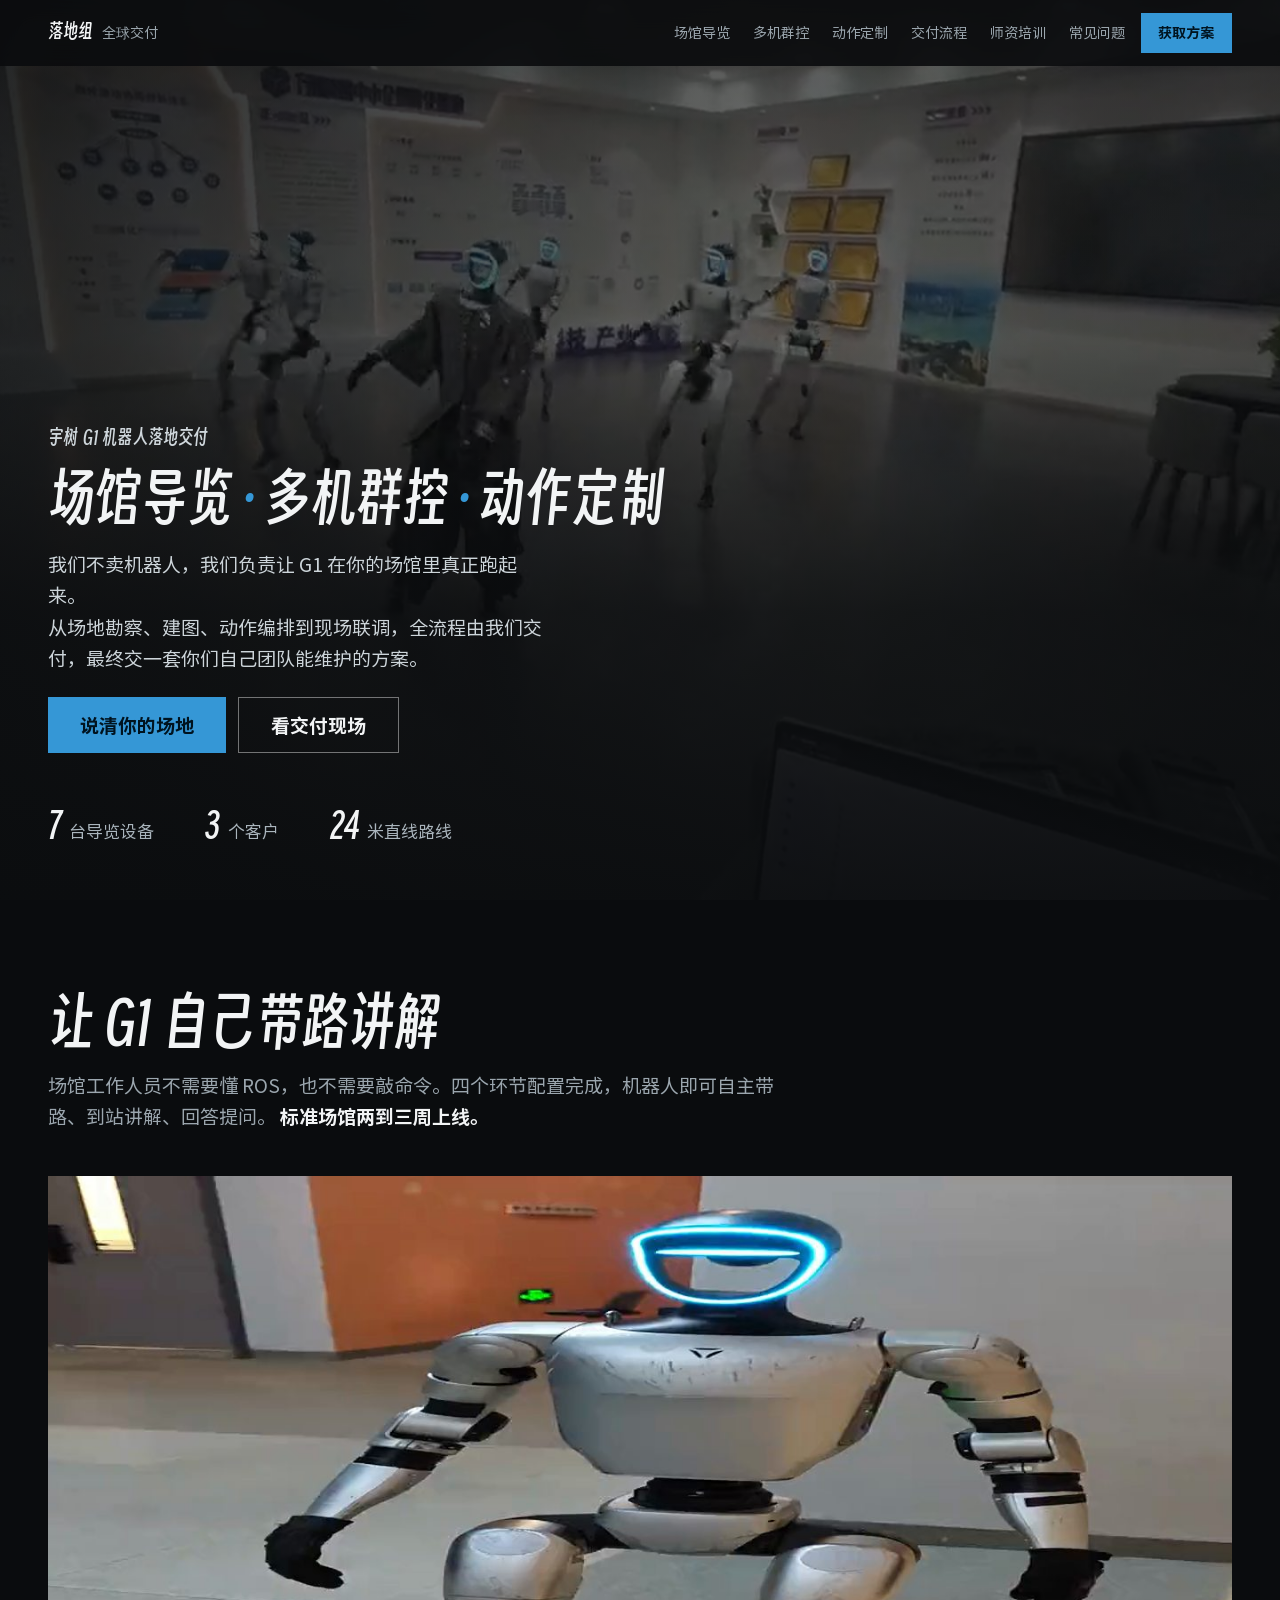
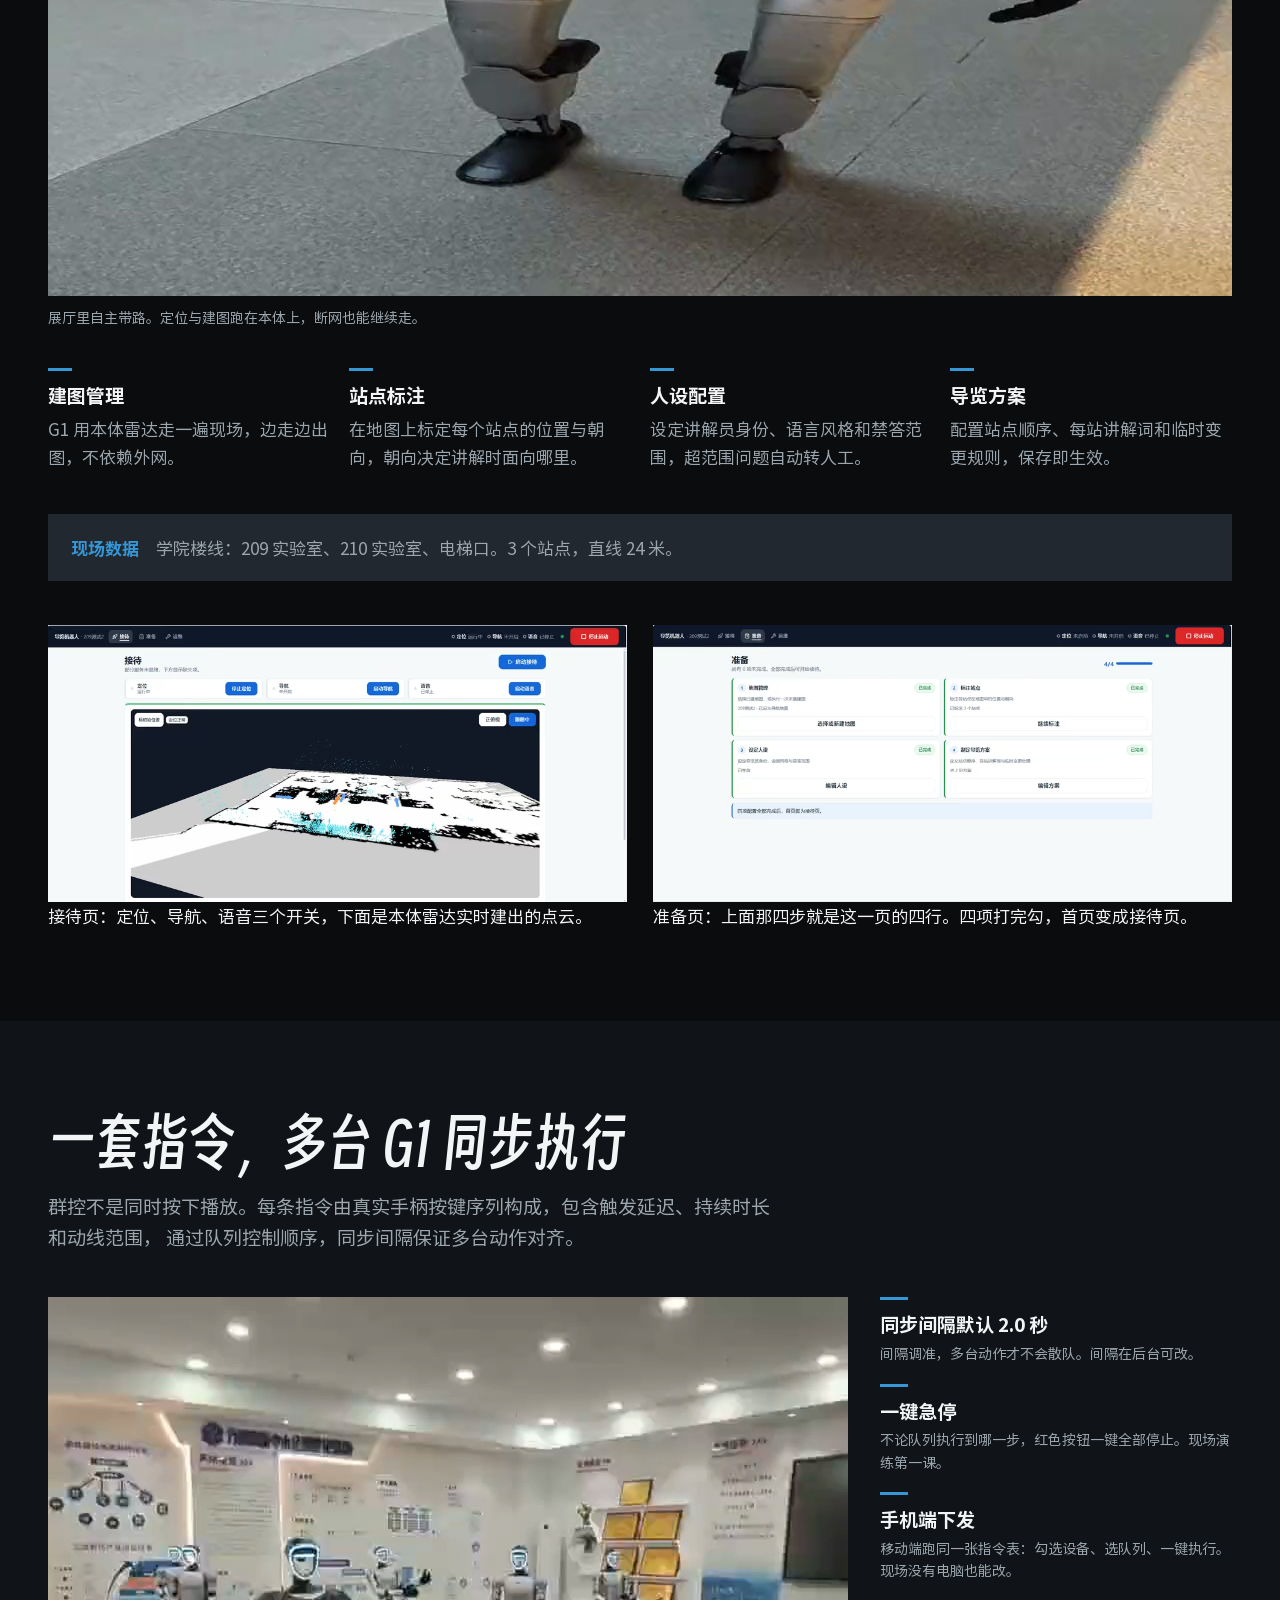
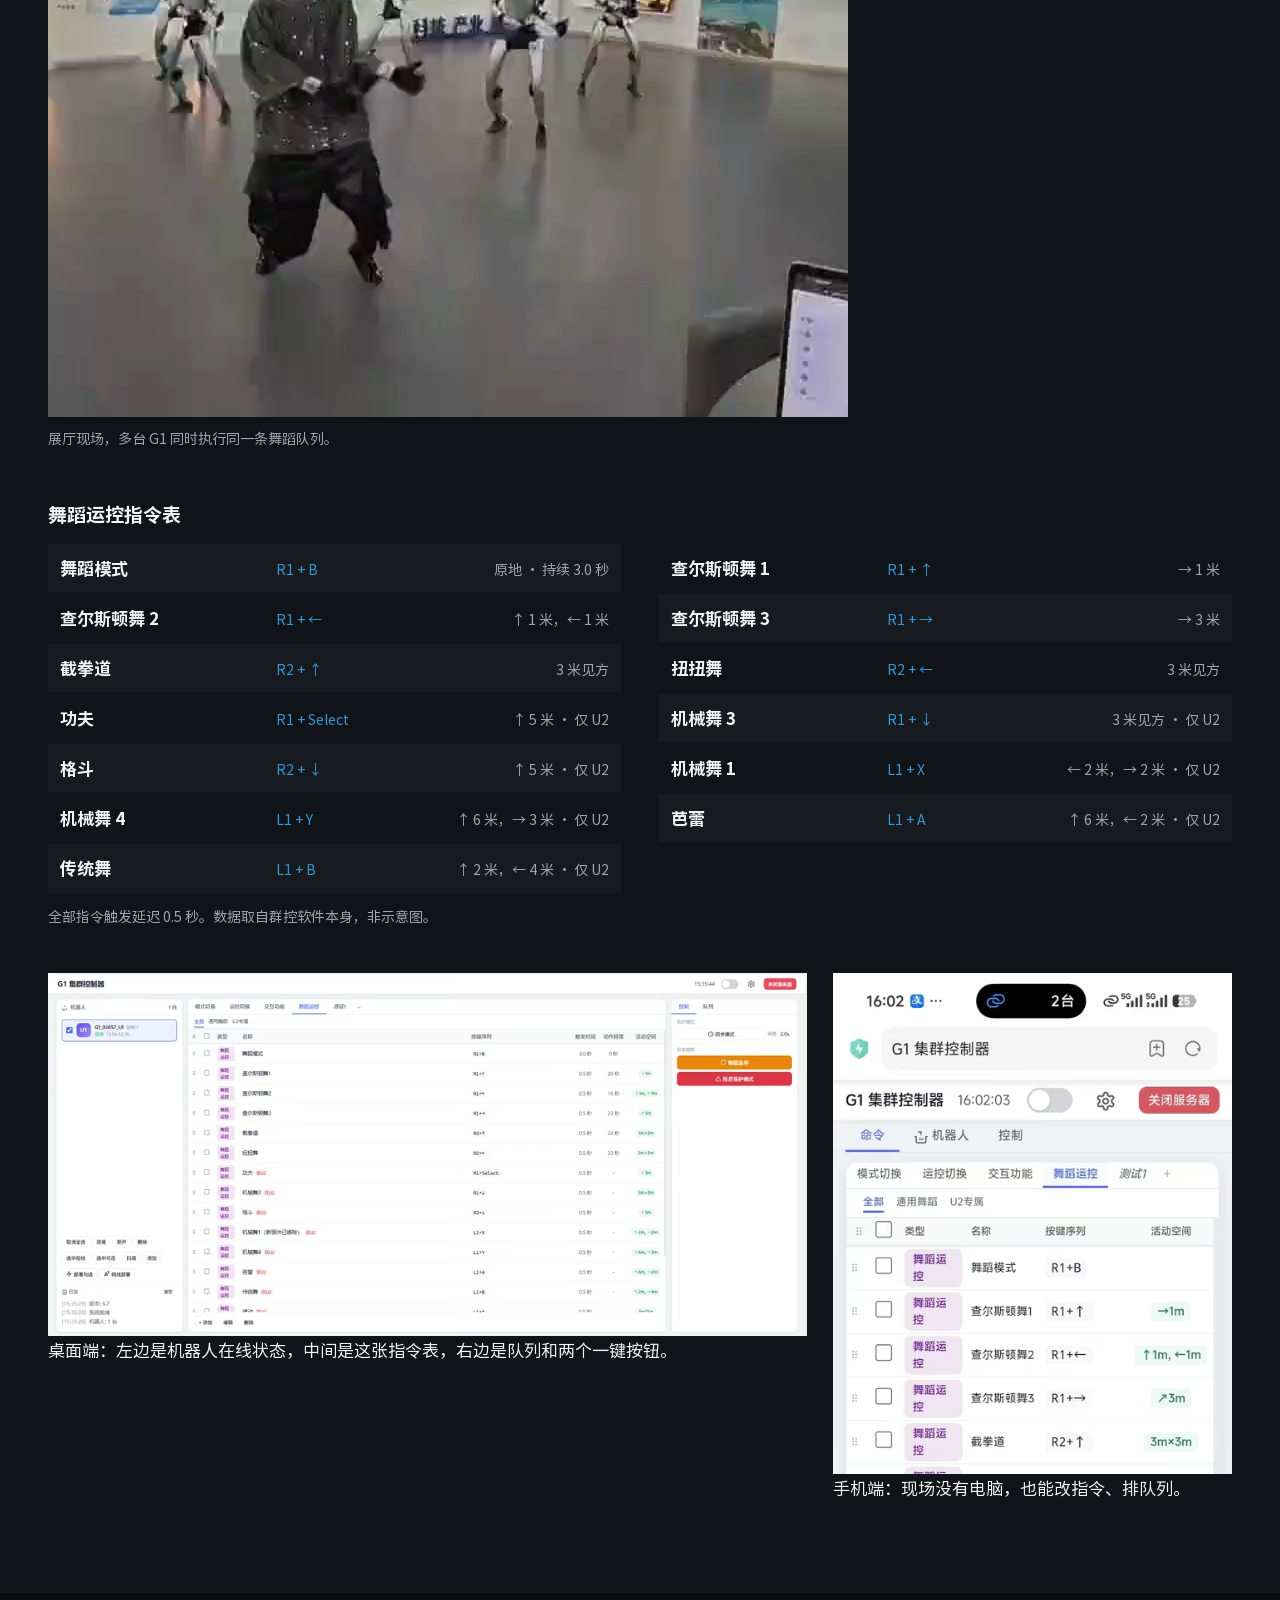
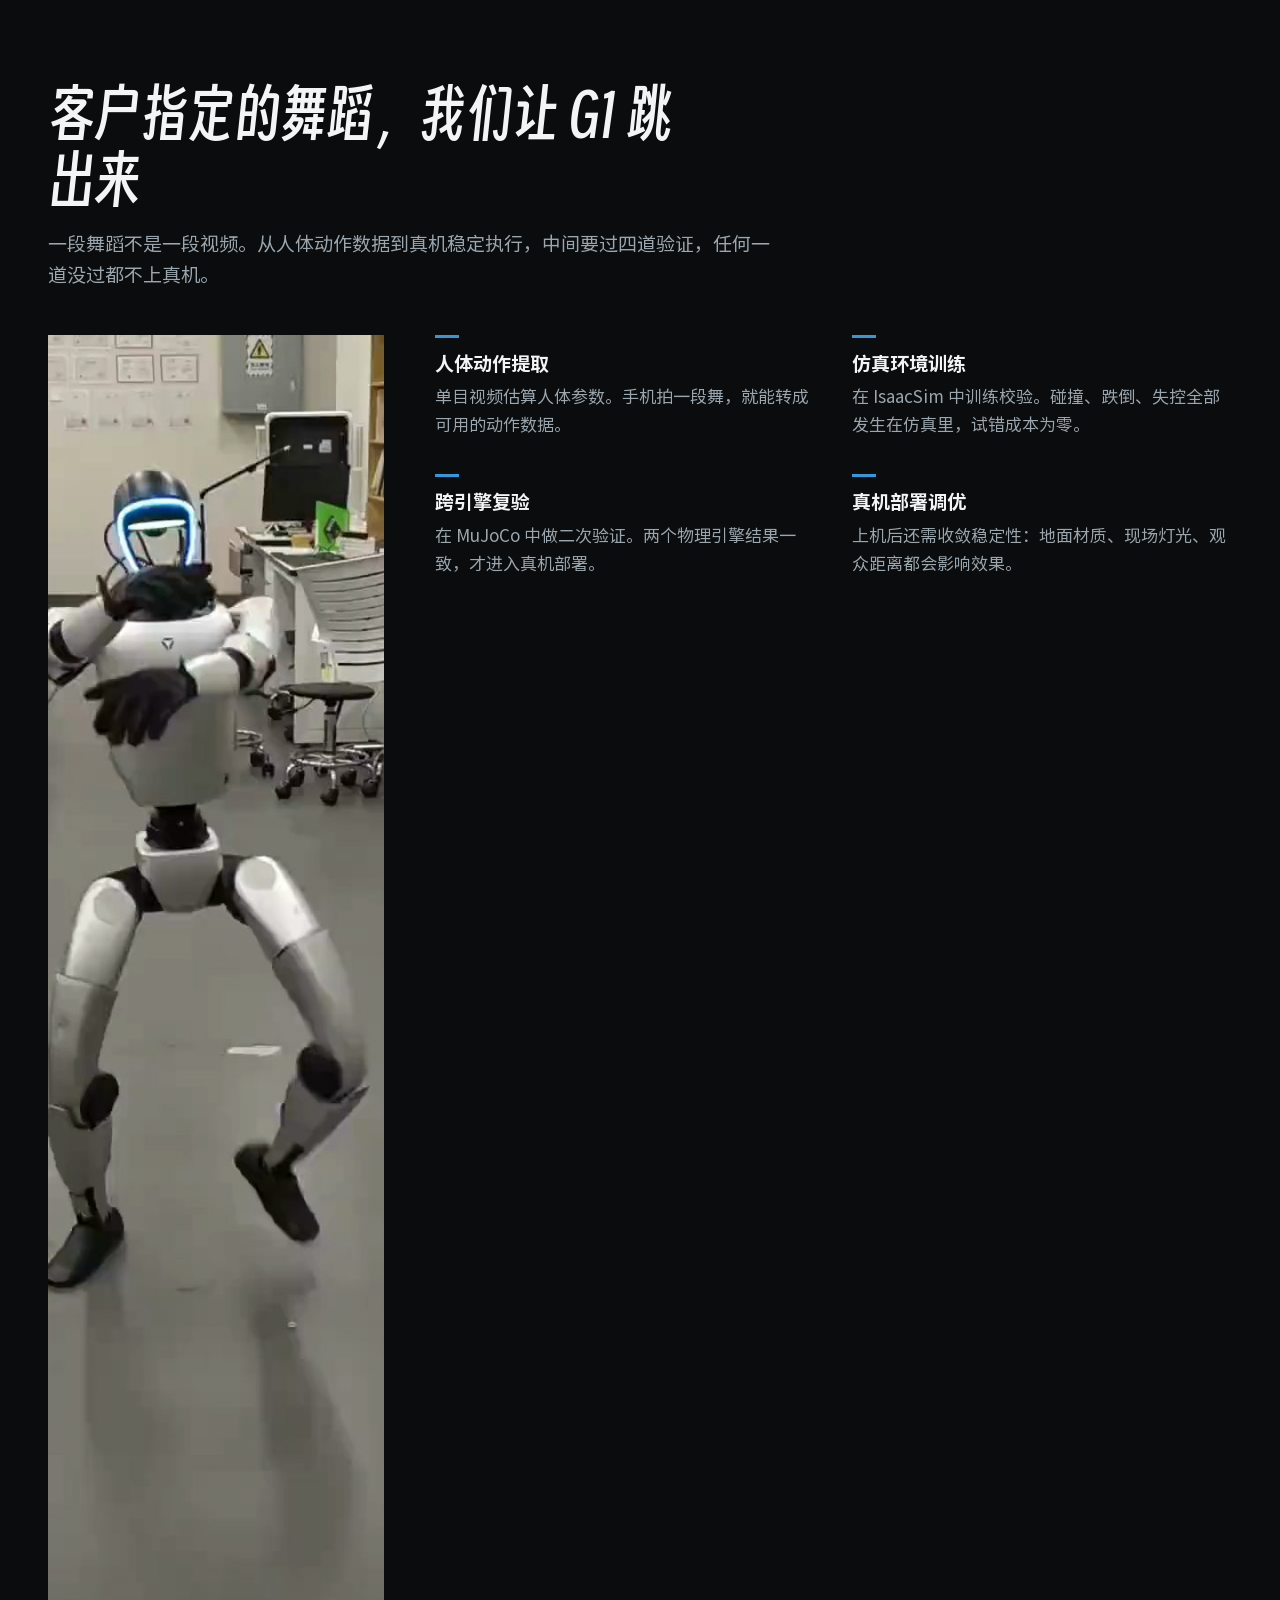
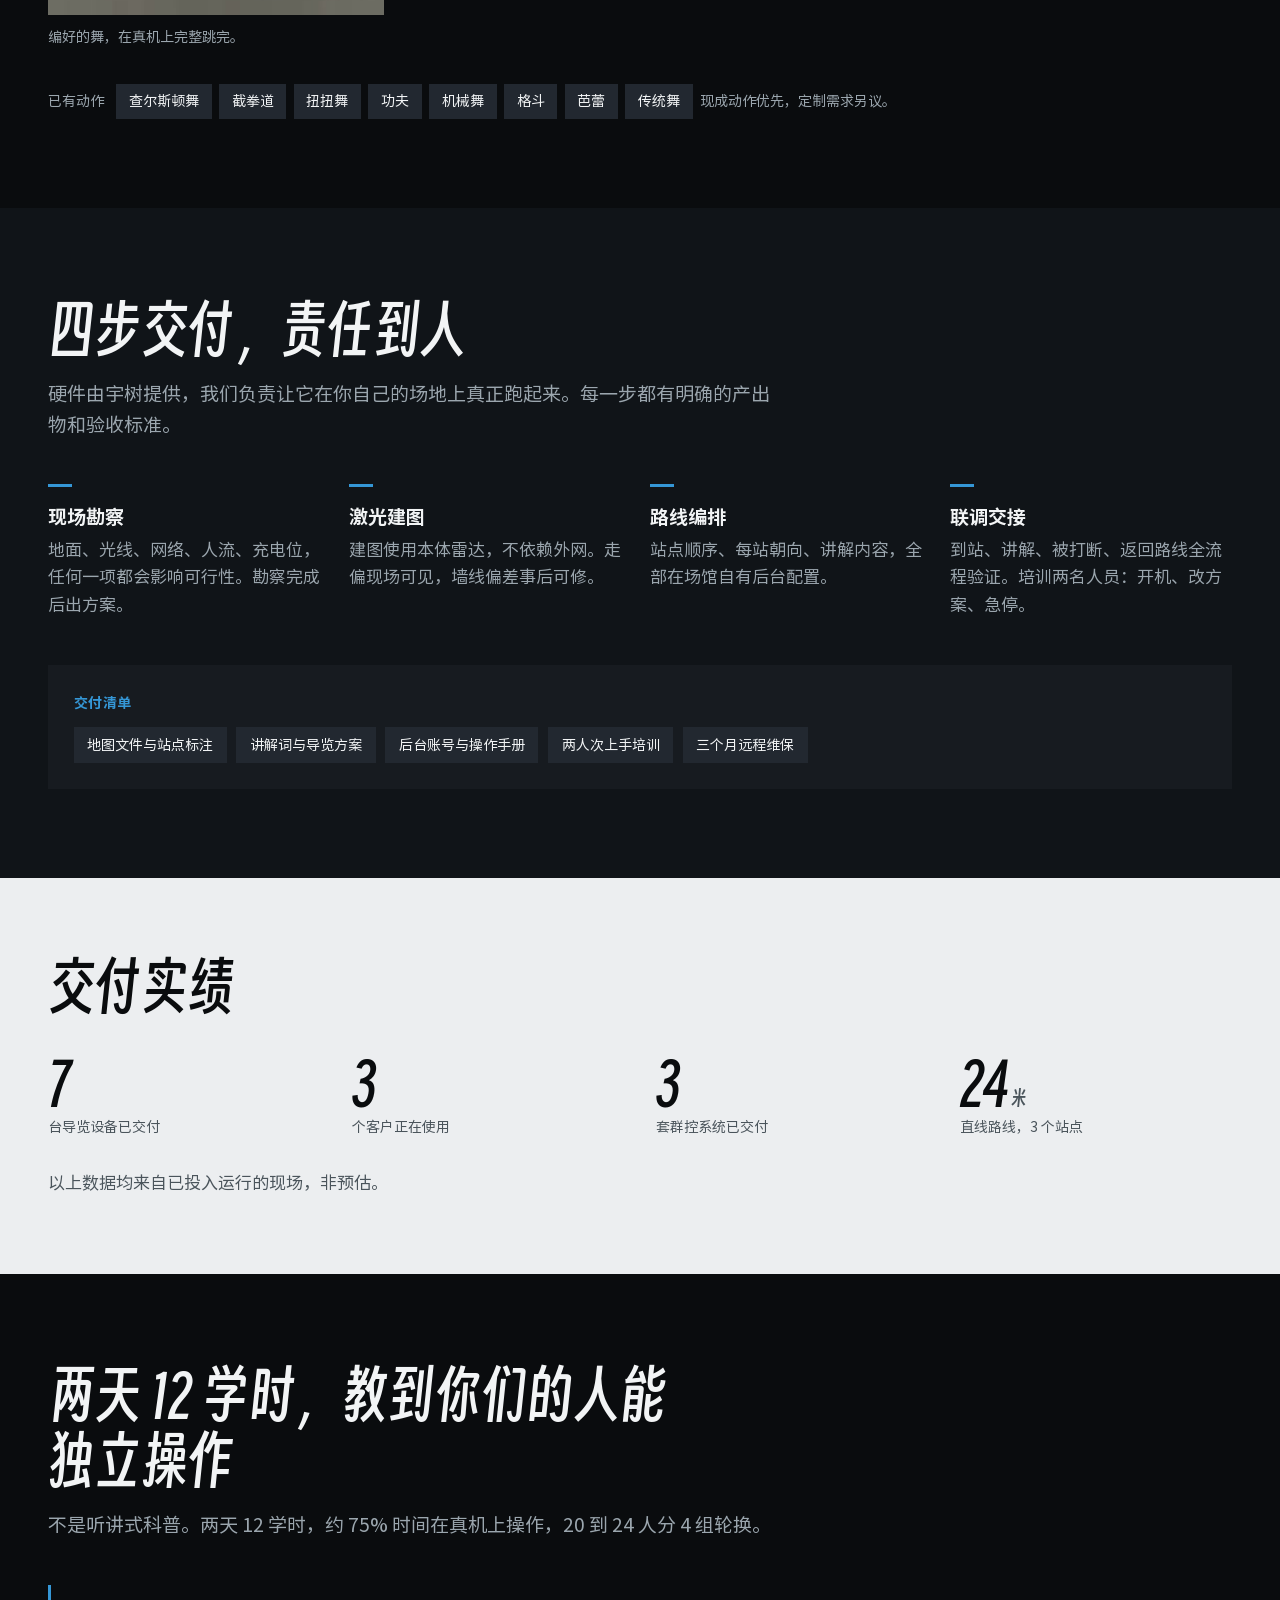
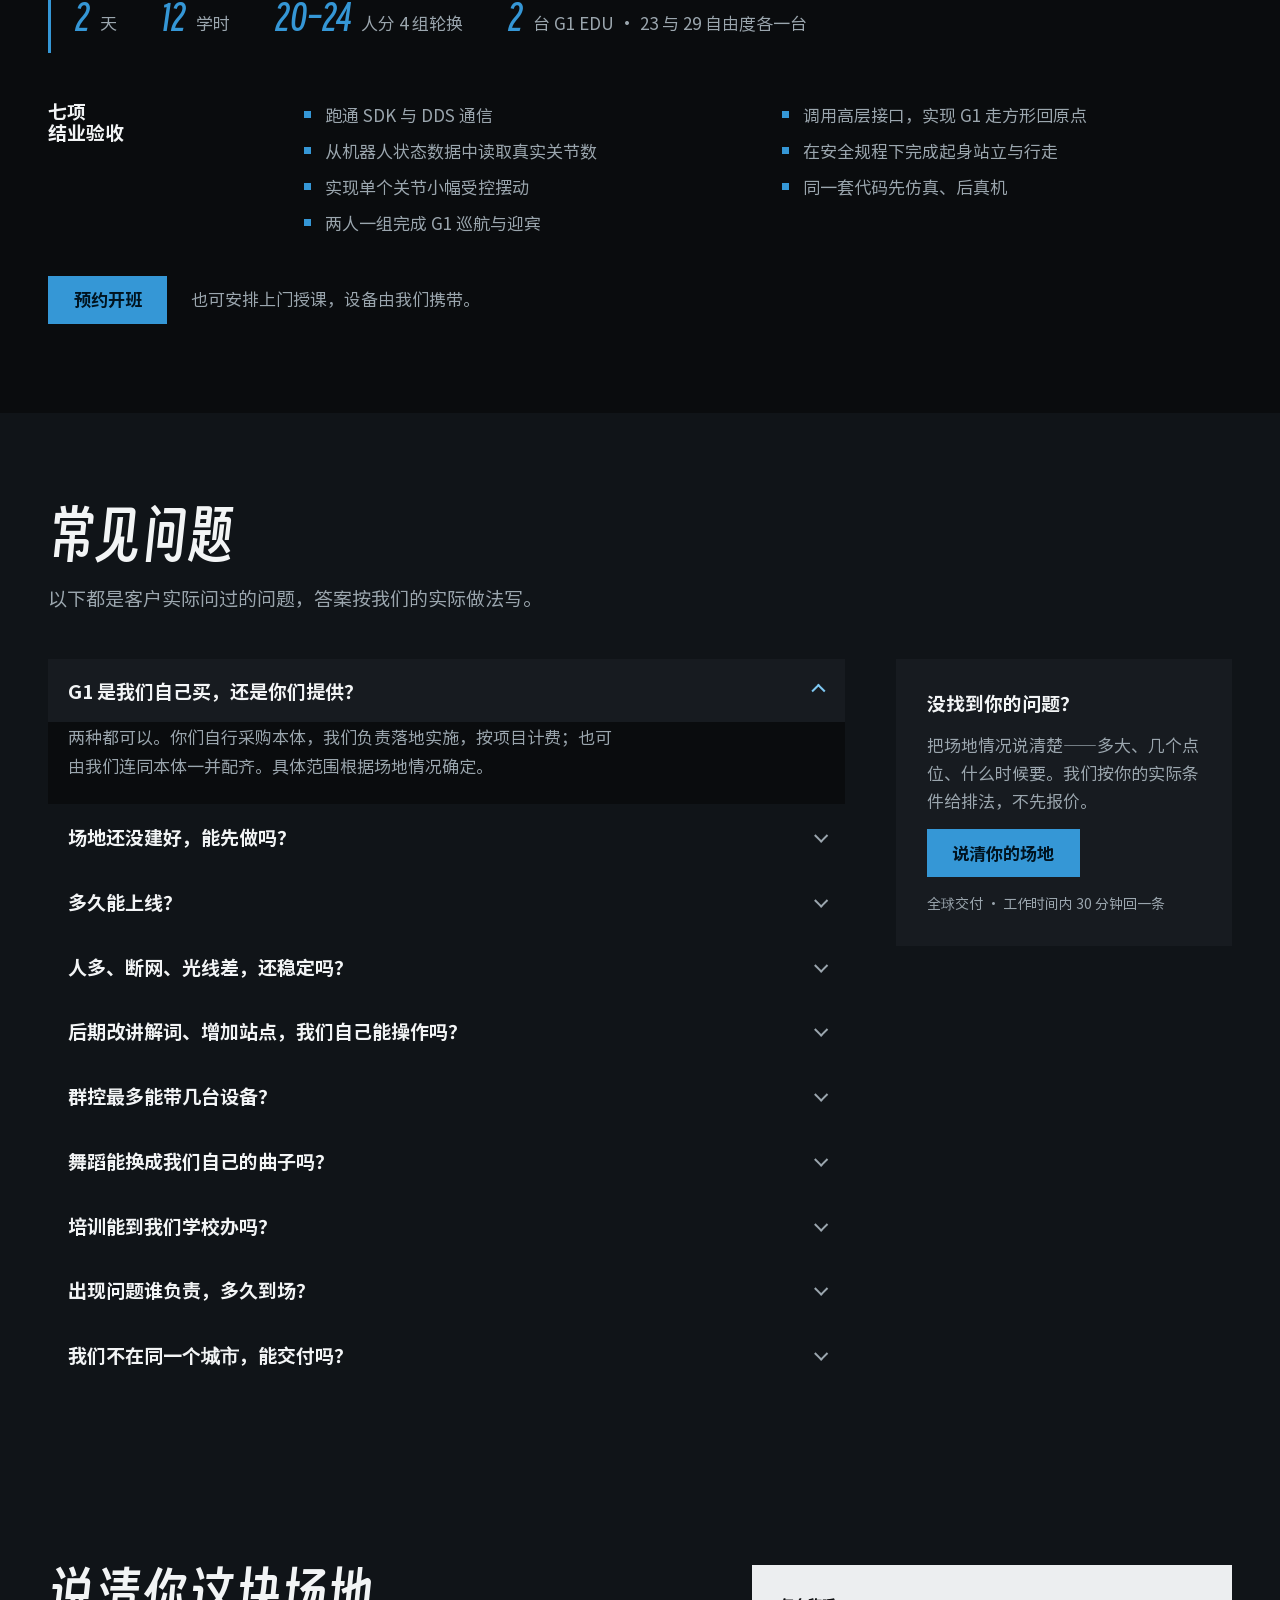
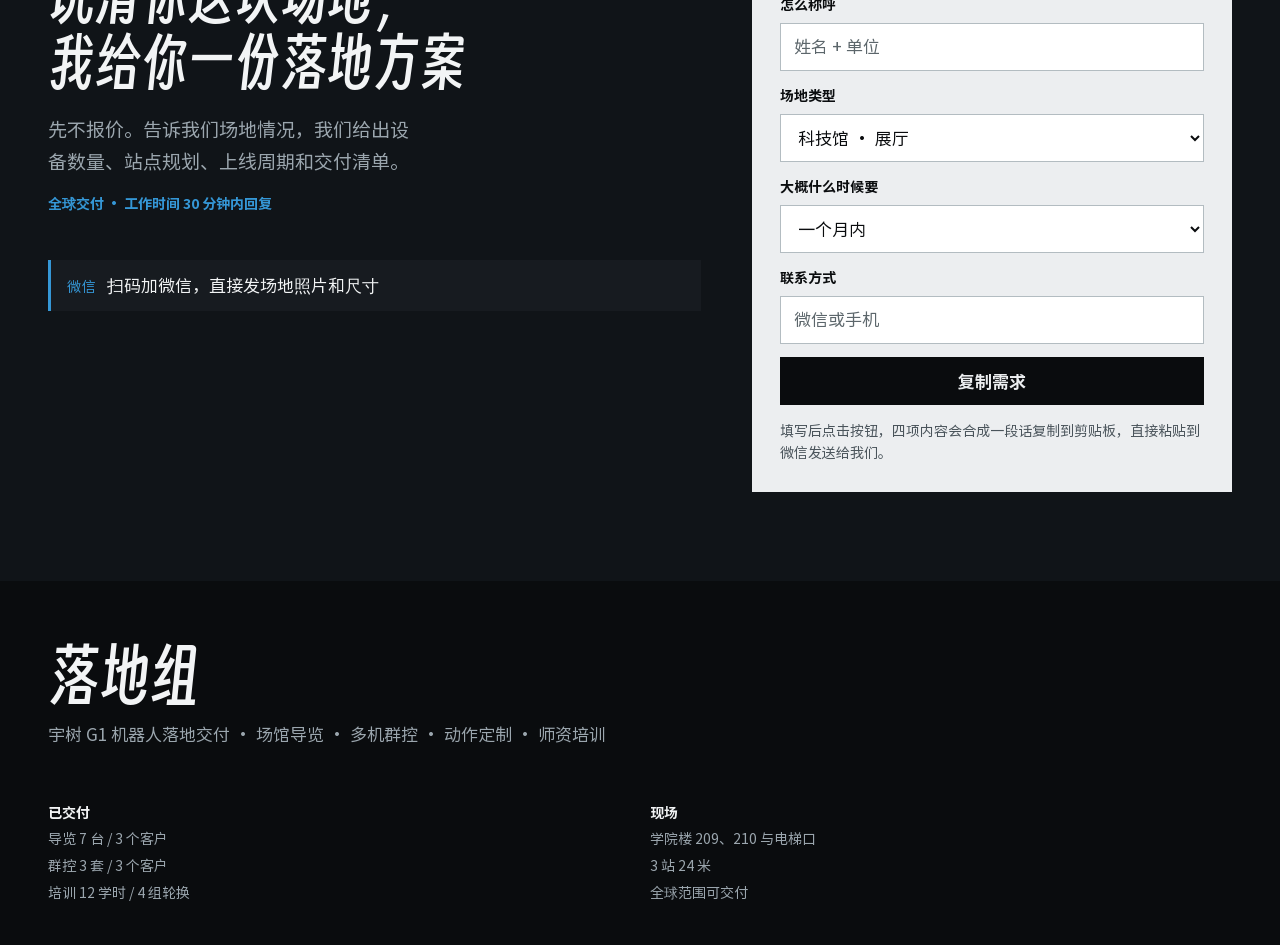
==== index.html @ 99e2ed14 "第二轮：重建字体子集修「绩」缺字 + 微信二维码弹层 + 全球交付" ====
<!DOCTYPE html>
<html lang="zh-CN" class="no-js">
<head>
<meta charset="UTF-8">
<meta name="viewport" content="width=device-width, initial-scale=1">
<title>落地组 · 宇树 G1 机器人落地交付｜场馆导览 · 多机群控 · 动作定制</title>
<meta name="description" content="宇树 G1 机器人落地交付服务商。场馆导览、多机群控、动作定制、师资培训。已交付导览 7 台 / 3 个客户，群控 3 套。全球范围可交付，勘察与交接可到场。">
<meta name="keywords" content="宇树G1,人形机器人,场馆导览,多机群控,机器人二次开发,动作定制,机器人全球交付,师资培训">
<meta name="theme-color" content="#0a0c0e">
<meta property="og:type" content="website">
<meta property="og:title" content="落地组 · 宇树 G1 机器人落地交付">
<meta property="og:description" content="场馆导览 · 多机群控 · 动作定制。让 G1 在你的场馆里真正跑起来。">
<meta property="og:image" content="assets/img/og.jpg">
<link rel="icon" href="assets/favicon.svg" type="image/svg+xml">
<link rel="stylesheet" href="assets/css/site.css">
<script>document.documentElement.classList.remove('no-js');</script>
</head>
<body>

<a class="skip" href="#main">跳到正文</a>

<header class="bar">
  <a class="wordmark" href="#top">
    <span class="wm">落地组</span>
    <span class="wm-sub">全球交付</span>
  </a>
  <nav class="nav" aria-label="主导航">
    <a href="#navi">场馆导览</a>
    <a href="#group">多机群控</a>
    <a href="#chain">动作定制</a>
    <a href="#deliver">交付流程</a>
    <a href="#course">师资培训</a>
    <a href="#faq">常见问题</a>
  </nav>
  <a class="btn btn-led btn-bar" href="assets/img/wechat-qr.png" data-wx>获取方案</a>
</header>

<main id="main">

  <!-- ============================================================
       首屏：整屏现场视频 + 文字压在暗色蒙层上
       客户 3 秒内要看到：做什么、卖给谁、到什么程度
       ============================================================ -->
  <section class="hero" id="top">
    <div class="hero-media" aria-hidden="true">
      <video class="hero-video" muted loop playsinline autoplay preload="auto"
             poster="assets/img/og.jpg">
        <source src="assets/video/group-sync.mp4" type="video/mp4">
      </video>
      <div class="hero-scrim"></div>
    </div>

    <div class="hero-inner">
      <h1 class="hero-title">
        <span class="hero-title-l1">宇树 G1 机器人落地交付</span>
        场馆导览<span class="sep">·</span>多机群控<span class="sep">·</span>动作定制
      </h1>

      <p class="hero-sub">
        我们不卖机器人，我们负责让 G1 在你的场馆里真正跑起来。<br>
        从场地勘察、建图、动作编排到现场联调，全流程由我们交付，最终交一套你们自己团队能维护的方案。
      </p>

      <div class="hero-act">
        <a class="btn btn-led btn-lg" href="assets/img/wechat-qr.png" data-wx>说清你的场地</a>
        <a class="btn btn-ghost btn-lg" href="#navi">看交付现场</a>
      </div>

      <p class="hero-figs">
        <span class="hf"><b>7</b> 台导览设备</span>
        <span class="hf"><b>3</b> 个客户</span>
        <span class="hf"><b>24</b> 米直线路线</span>
      </p>
    </div>
  </section>

  <!-- ============================================================
       一 · 场馆导览
       ============================================================ -->
  <section class="sec" id="navi" aria-labelledby="navi-title">
    <div class="wrap">
      <div class="sec-head">
        <h2 class="h" id="navi-title">让 G1 自己带路讲解</h2>
        <p class="lead">
          场馆工作人员不需要懂 ROS，也不需要敲命令。四个环节配置完成，机器人即可自主带路、到站讲解、回答提问。
          <b>标准场馆两到三周上线。</b>
        </p>
      </div>

      <figure class="media-wide">
        <video class="loop" muted loop playsinline preload="none"
               poster="assets/img/poster/tour-live.jpg" width="1280" height="720"
               aria-label="G1 在展厅里自主带路，正面 LED 面罩亮起，走向访客">
          <source src="assets/video/tour-live.mp4" type="video/mp4">
        </video>
        <figcaption>展厅里自主带路。定位与建图跑在本体上，断网也能继续走。</figcaption>
      </figure>

      <ol class="steps4">
        <li class="step">
          <p class="step-k">建图管理</p>
          <p>G1 用本体雷达走一遍现场，边走边出图，不依赖外网。</p>
        </li>
        <li class="step">
          <p class="step-k">站点标注</p>
          <p>在地图上标定每个站点的位置与朝向，朝向决定讲解时面向哪里。</p>
        </li>
        <li class="step">
          <p class="step-k">人设配置</p>
          <p>设定讲解员身份、语言风格和禁答范围，超范围问题自动转人工。</p>
        </li>
        <li class="step">
          <p class="step-k">导览方案</p>
          <p>配置站点顺序、每站讲解词和临时变更规则，保存即生效。</p>
        </li>
      </ol>

      <p class="factline">
        <b>现场数据</b>　学院楼线：209 实验室、210 实验室、电梯口。3 个站点，直线 24 米。
      </p>

      <div class="shots2">
        <figure class="shot">
          <picture>
            <source type="image/avif" srcset="assets/img/ui/navi-home-960.avif 960w, assets/img/ui/navi-home-1913.avif 1913w" sizes="(max-width:760px) 92vw, 48vw">
            <source type="image/webp" srcset="assets/img/ui/navi-home-960.webp 960w, assets/img/ui/navi-home-1913.webp 1913w" sizes="(max-width:760px) 92vw, 48vw">
            <img src="assets/img/ui/navi-home-960.jpg" alt="导览机器人接待页：定位、导航、语音三个开关，下面是本体雷达建出的三维点云地图" width="1913" height="914" loading="lazy">
          </picture>
          <figcaption>接待页：定位、导航、语音三个开关，下面是本体雷达实时建出的点云。</figcaption>
        </figure>
        <figure class="shot">
          <picture>
            <source type="image/avif" srcset="assets/img/ui/navi-prep-960.avif 960w, assets/img/ui/navi-prep-1915.avif 1915w" sizes="(max-width:760px) 92vw, 48vw">
            <source type="image/webp" srcset="assets/img/ui/navi-prep-960.webp 960w, assets/img/ui/navi-prep-1915.webp 1915w" sizes="(max-width:760px) 92vw, 48vw">
            <img src="assets/img/ui/navi-prep-960.jpg" alt="准备页：地图管理、标注站点、设定人设、制定导览方案四项全部已完成" width="1915" height="915" loading="lazy">
          </picture>
          <figcaption>准备页：上面那四步就是这一页的四行。四项打完勾，首页变成接待页。</figcaption>
        </figure>
      </div>
    </div>
  </section>

  <!-- ============================================================
       二 · 多机群控
       ============================================================ -->
  <section class="sec sec-alt" id="group" aria-labelledby="group-title">
    <div class="wrap">
      <div class="sec-head">
        <h2 class="h" id="group-title">一套指令，多台 G1 同步执行</h2>
        <p class="lead">
          群控不是同时按下播放。每条指令由真实手柄按键序列构成，包含触发延迟、持续时长和动线范围，
          通过队列控制顺序，同步间隔保证多台动作对齐。
        </p>
      </div>

      <div class="group-grid">
        <figure class="media-wide">
          <video class="loop" muted loop playsinline preload="none"
                 poster="assets/img/poster/group-ops.jpg" width="1280" height="720"
                 aria-label="展厅内多台 G1 同时执行同一条舞蹈队列">
            <source src="assets/video/group-ops.mp4" type="video/mp4">
          </video>
          <figcaption>展厅现场，多台 G1 同时执行同一条舞蹈队列。</figcaption>
        </figure>

        <div class="facts3">
          <div class="fact">
            <p class="fact-t">同步间隔默认 2.0 秒</p>
            <p class="fact-d">间隔调准，多台动作才不会散队。间隔在后台可改。</p>
          </div>
          <div class="fact">
            <p class="fact-t">一键急停</p>
            <p class="fact-d">不论队列执行到哪一步，红色按钮一键全部停止。现场演练第一课。</p>
          </div>
          <div class="fact">
            <p class="fact-t">手机端下发</p>
            <p class="fact-d">移动端跑同一张指令表：勾选设备、选队列、一键执行。现场没有电脑也能改。</p>
          </div>
        </div>
      </div>

      <div class="cmd-block">
        <p class="cmd-head">舞蹈运控指令表</p>
        <div class="cmd">
          <div class="cmd-row"><b>舞蹈模式</b><span class="num">R1 + B</span><i>原地 · 持续 3.0 秒</i></div>
          <div class="cmd-row"><b>查尔斯顿舞 1</b><span class="num">R1 + ↑</span><i>→ 1 米</i></div>
          <div class="cmd-row"><b>查尔斯顿舞 2</b><span class="num">R1 + ←</span><i>↑ 1 米，← 1 米</i></div>
          <div class="cmd-row"><b>查尔斯顿舞 3</b><span class="num">R1 + →</span><i>→ 3 米</i></div>
          <div class="cmd-row"><b>截拳道</b><span class="num">R2 + ↑</span><i>3 米见方</i></div>
          <div class="cmd-row"><b>扭扭舞</b><span class="num">R2 + ←</span><i>3 米见方</i></div>
          <div class="cmd-row"><b>功夫</b><span class="num">R1 + Select</span><i>↑ 5 米 · 仅 U2</i></div>
          <div class="cmd-row"><b>机械舞 3</b><span class="num">R1 + ↓</span><i>3 米见方 · 仅 U2</i></div>
          <div class="cmd-row"><b>格斗</b><span class="num">R2 + ↓</span><i>↑ 5 米 · 仅 U2</i></div>
          <div class="cmd-row"><b>机械舞 1</b><span class="num">L1 + X</span><i>← 2 米，→ 2 米 · 仅 U2</i></div>
          <div class="cmd-row"><b>机械舞 4</b><span class="num">L1 + Y</span><i>↑ 6 米，→ 3 米 · 仅 U2</i></div>
          <div class="cmd-row"><b>芭蕾</b><span class="num">L1 + A</span><i>↑ 6 米，← 2 米 · 仅 U2</i></div>
          <div class="cmd-row"><b>传统舞</b><span class="num">L1 + B</span><i>↑ 2 米，← 4 米 · 仅 U2</i></div>
        </div>
        <p class="cmd-note">全部指令触发延迟 0.5 秒。数据取自群控软件本身，非示意图。</p>
      </div>

      <div class="shots2 shots2-asym">
        <figure class="shot">
          <picture>
            <source type="image/avif" srcset="assets/img/ui/gc-dance-960.avif 960w, assets/img/ui/gc-dance-1915.avif 1915w" sizes="(max-width:760px) 92vw, 62vw">
            <source type="image/webp" srcset="assets/img/ui/gc-dance-960.webp 960w, assets/img/ui/gc-dance-1915.webp 1915w" sizes="(max-width:760px) 92vw, 62vw">
            <img src="assets/img/ui/gc-dance-960.jpg" alt="G1 集群控制器桌面端：左侧机器人在线状态，中间是舞蹈运控指令表，右侧是控制与队列" width="1915" height="917" loading="lazy">
          </picture>
          <figcaption>桌面端：左边是机器人在线状态，中间是这张指令表，右边是队列和两个一键按钮。</figcaption>
        </figure>
        <figure class="shot shot-phone">
          <picture>
            <source type="image/avif" srcset="assets/img/ui/gc-phone-480.avif 480w, assets/img/ui/gc-phone-1156.avif 1156w" sizes="(max-width:760px) 60vw, 26vw">
            <source type="image/webp" srcset="assets/img/ui/gc-phone-480.webp 480w, assets/img/ui/gc-phone-1156.webp 1156w" sizes="(max-width:760px) 60vw, 26vw">
            <img src="assets/img/ui/gc-phone-960.jpg" alt="手机上的集群控制器：同一张指令表，勾选后可一键下发" width="1156" height="2510" loading="lazy">
          </picture>
          <figcaption>手机端：现场没有电脑，也能改指令、排队列。</figcaption>
        </figure>
      </div>
    </div>
  </section>

  <!-- ============================================================
       三 · 动作定制
       ============================================================ -->
  <section class="sec" id="chain" aria-labelledby="chain-title">
    <div class="wrap">
      <div class="sec-head">
        <h2 class="h" id="chain-title">客户指定的舞蹈，我们让 G1 跳出来</h2>
        <p class="lead">
          一段舞蹈不是一段视频。从人体动作数据到真机稳定执行，中间要过四道验证，任何一道没过都不上真机。
        </p>
      </div>

      <div class="chain-grid">
      <figure class="chain-video">
        <video class="loop" muted loop playsinline preload="none"
               poster="assets/img/poster/dance-live.jpg" width="720" height="1280"
               aria-label="G1 在实验室里完整跳完一支编好的舞，面罩 LED 亮着">
          <source src="assets/video/dance-live.mp4" type="video/mp4">
        </video>
        <figcaption>编好的舞，在真机上完整跳完。</figcaption>
      </figure>

      <ol class="steps4 steps-col">
        <li class="step">
          <p class="step-k">人体动作提取</p>
          <p>单目视频估算人体参数。手机拍一段舞，就能转成可用的动作数据。</p>
        </li>
        <li class="step">
          <p class="step-k">仿真环境训练</p>
          <p>在 IsaacSim 中训练校验。碰撞、跌倒、失控全部发生在仿真里，试错成本为零。</p>
        </li>
        <li class="step">
          <p class="step-k">跨引擎复验</p>
          <p>在 MuJoCo 中做二次验证。两个物理引擎结果一致，才进入真机部署。</p>
        </li>
        <li class="step">
          <p class="step-k">真机部署调优</p>
          <p>上机后还需收敛稳定性：地面材质、现场灯光、观众距离都会影响效果。</p>
        </li>
      </ol>
      </div>

      <div class="tagrow">
        <span class="tagrow-k">已有动作</span>
        <span>查尔斯顿舞</span>
        <span>截拳道</span>
        <span>扭扭舞</span>
        <span>功夫</span>
        <span>机械舞</span>
        <span>格斗</span>
        <span>芭蕾</span>
        <span>传统舞</span>
        <span class="tagrow-note">现成动作优先，定制需求另议。</span>
      </div>
    </div>
  </section>

  <!-- ============================================================
       四 · 交付流程
       ============================================================ -->
  <section class="sec sec-alt" id="deliver" aria-labelledby="deliver-title">
    <div class="wrap">
      <div class="sec-head">
        <h2 class="h" id="deliver-title">四步交付，责任到人</h2>
        <p class="lead">
          硬件由宇树提供，我们负责让它在你自己的场地上真正跑起来。每一步都有明确的产出物和验收标准。
        </p>
      </div>

      <ol class="steps-d">
        <li class="dstep">
          <p class="dstep-k">现场勘察</p>
          <p>地面、光线、网络、人流、充电位，任何一项都会影响可行性。勘察完成后出方案。</p>
        </li>
        <li class="dstep">
          <p class="dstep-k">激光建图</p>
          <p>建图使用本体雷达，不依赖外网。走偏现场可见，墙线偏差事后可修。</p>
        </li>
        <li class="dstep">
          <p class="dstep-k">路线编排</p>
          <p>站点顺序、每站朝向、讲解内容，全部在场馆自有后台配置。</p>
        </li>
        <li class="dstep">
          <p class="dstep-k">联调交接</p>
          <p>到站、讲解、被打断、返回路线全流程验证。培训两名人员：开机、改方案、急停。</p>
        </li>
      </ol>

      <div class="handover">
        <p class="handover-k">交付清单</p>
        <ul class="handover-list">
          <li>地图文件与站点标注</li>
          <li>讲解词与导览方案</li>
          <li>后台账号与操作手册</li>
          <li>两人次上手培训</li>
          <li>三个月远程维保</li>
        </ul>
      </div>
    </div>
  </section>

  <!-- ============================================================
       五 · 交付实绩
       ============================================================ -->
  <section class="paper" aria-labelledby="figs-title">
    <div class="wrap">
      <h2 class="h h-paper" id="figs-title">交付实绩</h2>
      <dl class="figs4">
        <div class="fig">
          <dd class="fig-n">7</dd>
          <dt class="fig-l">台导览设备已交付</dt>
        </div>
        <div class="fig">
          <dd class="fig-n">3</dd>
          <dt class="fig-l">个客户正在使用</dt>
        </div>
        <div class="fig">
          <dd class="fig-n">3</dd>
          <dt class="fig-l">套群控系统已交付</dt>
        </div>
        <div class="fig">
          <dd class="fig-n">24<span class="fig-u">米</span></dd>
          <dt class="fig-l">直线路线，3 个站点</dt>
        </div>
      </dl>
      <p class="fig-note">以上数据均来自已投入运行的现场，非预估。</p>
    </div>
  </section>

  <!-- ============================================================
       六 · 师资培训
       ============================================================ -->
  <section class="sec" id="course" aria-labelledby="course-title">
    <div class="wrap">
      <div class="sec-head">
        <h2 class="h" id="course-title">两天 12 学时，教到你们的人能独立操作</h2>
        <p class="lead">
          不是听讲式科普。两天 12 学时，约 75% 时间在真机上操作，20 到 24 人分 4 组轮换。
        </p>
      </div>

      <p class="course-spec">
        <span><b>2</b> 天</span>
        <span><b>12</b> 学时</span>
        <span><b>20–24</b> 人分 4 组轮换</span>
        <span><b>2</b> 台 G1 EDU · 23 与 29 自由度各一台</span>
      </p>

      <div class="goals">
        <p class="goals-k">七项<br>结业验收</p>
        <ol class="goals-list">
          <li>跑通 SDK 与 DDS 通信</li>
          <li>调用高层接口，实现 G1 走方形回原点</li>
          <li>从机器人状态数据中读取真实关节数</li>
          <li>在安全规程下完成起身站立与行走</li>
          <li>实现单个关节小幅受控摆动</li>
          <li>同一套代码先仿真、后真机</li>
          <li>两人一组完成 G1 巡航与迎宾</li>
        </ol>
      </div>

      <div class="caution">
        <a class="btn btn-led" href="assets/img/wechat-qr.png" data-wx>预约开班</a>
        <span class="caution-note">也可安排上门授课，设备由我们携带。</span>
      </div>
    </div>
  </section>

  <!-- ============================================================
       七 · 常见问题
       ============================================================ -->
  <section class="sec sec-alt" id="faq" aria-labelledby="faq-title">
    <div class="wrap">
      <div class="sec-head">
        <h2 class="h" id="faq-title">常见问题</h2>
        <p class="lead">以下都是客户实际问过的问题，答案按我们的实际做法写。</p>
      </div>

      <div class="faq-grid">
      <div class="faq-list">
        <details class="faq-item" open>
          <summary>G1 是我们自己买，还是你们提供？</summary>
          <p>两种都可以。你们自行采购本体，我们负责落地实施，按项目计费；也可由我们连同本体一并配齐。具体范围根据场地情况确定。</p>
        </details>
        <details class="faq-item">
          <summary>场地还没建好，能先做吗？</summary>
          <p>可以。先做勘察和建图，等场地成型后再定站点。建议在装修阶段就介入，装修完成后再进场会导致点位全部重做。</p>
        </details>
        <details class="faq-item">
          <summary>多久能上线？</summary>
          <p>标准场馆约两到三周：勘察与建图一周，点位配置、讲解词与联调一周，现场交接两到三天。演出类项目按出片周期计算，通常三到四周。</p>
        </details>
        <details class="faq-item">
          <summary>人多、断网、光线差，还稳定吗？</summary>
          <p>建图与定位运行在本体上，不依赖外网；讲解使用本地语音服务。断网情况下仍可继续带路，讲解功能受限，具体以现场实测结果为准。</p>
        </details>
        <details class="faq-item">
          <summary>后期改讲解词、增加站点，我们自己能操作吗？</summary>
          <p>可以。场馆自有后台即可修改站点和讲解词，保存后立即生效，语音下一次播报即为新内容。</p>
        </details>
        <details class="faq-item">
          <summary>群控最多能带几台设备？</summary>
          <p>一套群控服务支持多台设备，在界面勾选后队列一次下发。实际数量受现场无线网络环境限制，需勘察实测后确定。</p>
        </details>
        <details class="faq-item">
          <summary>舞蹈能换成我们自己的曲子吗？</summary>
          <p>可以。动作按按键与时间编排，节拍匹配即可修改；节拍不匹配需重新编排，另行计费。</p>
        </details>
        <details class="faq-item">
          <summary>培训能到我们学校办吗？</summary>
          <p>可以，设备由我们携带。需要一间能容纳两台 G1 行走的场地，走廊也可。</p>
        </details>
        <details class="faq-item">
          <summary>出现问题谁负责，多久到场？</summary>
          <p>交付含三个月维保：远程查看日志当天响应，到场时间按距离在合同中约定。设备属校方或自有资产，损坏责任划分建议写入合同。</p>
        </details>
        <details class="faq-item">
          <summary>我们不在同一个城市，能交付吗？</summary>
          <p>项目按全球范围安排：场地勘察、建图标注、联调与交接可以到场，其余环节远程完成。差旅与到场次数按项目写进合同。</p>
        </details>
      
      </div>

      <aside class="faq-aside">
        <p class="faq-aside-k">没找到你的问题？</p>
        <p class="faq-aside-d">把场地情况说清楚——多大、几个点位、什么时候要。我们按你的实际条件给排法，不先报价。</p>
        <a class="btn btn-led" href="assets/img/wechat-qr.png" data-wx>说清你的场地</a>
        <p class="faq-aside-meta">全球交付 · 工作时间内 30 分钟回一条</p>
      </aside>
    </div>
    </div>
  </section>

  <!-- ============================================================
       八 · 联系
       ============================================================ -->
  <section class="contact" id="contact" aria-labelledby="contact-title">
    <div class="wrap contact-grid">
      <div class="contact-say">
        <h2 class="h" id="contact-title">说清你这块场地，<br>我给你一份落地方案</h2>
        <p class="contact-sub">
          先不报价。告诉我们场地情况，我们给出设备数量、站点规划、上线周期和交付清单。
        </p>
        <p class="contact-promise">全球交付 · 工作时间 30 分钟内回复</p>
        <a class="contact-wx" href="assets/img/wechat-qr.png" data-wx>
          <span class="contact-wx-k">微信</span>
          <span class="contact-wx-d">扫码加微信，直接发场地照片和尺寸</span>
        </a>
      </div>

      <form class="ask" id="ask-form" novalidate>
        <label class="field">
          <span class="field-label">怎么称呼</span>
          <input type="text" name="who" autocomplete="name" placeholder="姓名 + 单位">
        </label>
        <label class="field">
          <span class="field-label">场地类型</span>
          <select name="venue">
            <option>科技馆 · 展厅</option>
            <option>学校 · 实验室</option>
            <option>园区 · 前台</option>
            <option>商演 · 活动</option>
            <option>自带 G1 · 仅需软件</option>
          </select>
        </label>
        <label class="field">
          <span class="field-label">大概什么时候要</span>
          <select name="when">
            <option>一个月内</option>
            <option>本季度</option>
            <option>年底前</option>
            <option>先了解一下</option>
          </select>
        </label>
        <label class="field">
          <span class="field-label">联系方式</span>
          <input type="text" name="contact" autocomplete="tel" placeholder="微信或手机">
        </label>
        <button class="btn btn-dark" type="submit">复制需求</button>
        <p class="ask-hint" id="ask-hint" role="status">
          填写后点击按钮，四项内容会合成一段话复制到剪贴板，直接粘贴到微信发送给我们。
        </p>
        <label class="ask-fallback" id="ask-fallback" hidden>
          <span class="field-label">浏览器不让自动复制，全选这段后按 Ctrl+C</span>
          <textarea id="ask-brief" rows="4" readonly></textarea>
        </label>
      </form>
    </div>
  </section>

</main>

<footer class="foot">
  <div class="wrap">
    <p class="foot-name">落地组</p>
    <p class="foot-line">宇树 G1 机器人落地交付 · 场馆导览 · 多机群控 · 动作定制 · 师资培训</p>
    <div class="foot-cols foot-cols-plain">
      <div>
        <p class="foot-k">已交付</p>
        <p>导览 7 台 / 3 个客户</p>
        <p>群控 3 套 / 3 个客户</p>
        <p>培训 12 学时 / 4 组轮换</p>
      </div>
      <div>
        <p class="foot-k">现场</p>
        <p>学院楼 209、210 与电梯口</p>
        <p>3 站 24 米</p>
        <p>全球范围可交付</p>
      </div>
    </div>
  </div>
</footer>

<script src="assets/js/site.js" defer></script>
<dialog class="wx" id="wx-dialog" tabindex="-1" aria-labelledby="wx-title">
  <div class="wx-card">
    <button class="wx-close" type="button" aria-label="关闭二维码">
      <svg viewBox="0 0 24 24" width="20" height="20" aria-hidden="true" focusable="false">
        <path d="M6 6l12 12M18 6L6 18" stroke="currentColor" stroke-width="1.8" stroke-linecap="round" fill="none"/>
      </svg>
    </button>
    <p class="wx-k">微信 · 落地组</p>
    <p class="wx-title" id="wx-title">加微信，直接聊场地</p>
    <div class="wx-qr">
      <img src="assets/img/wechat-qr.png" width="720" height="720" alt="落地组微信二维码" decoding="async">
    </div>
    <p class="wx-hint">备注「G1 + 场地类型」，30 分钟内回。</p>
    <a class="wx-alt" href="#contact" data-wx-close>不方便加微信？填一份需求表单 →</a>
  </div>
</dialog>

</body>
</html>
---- assets/css/site.css ----
/* ================================================================
   落地组 · site.css
   中国 B2B 商业站：信息优先，气势靠真实现场画面，不靠排版机关。
   配色取自素材像素：走廊近黑 / G1 拉丝银 / 面罩 LED 青。
   ================================================================ */

/* ---------------- fonts：两族 ---------------- */
@font-face {
  font-family: "Smiley";
  src: url("../fonts/smiley-display.woff2") format("woff2");
  font-weight: 400;
  font-style: normal;
  font-display: swap;
}
@font-face {
  font-family: "Noto Sans SC";
  src: url("../fonts/noto-400.woff2") format("woff2");
  font-weight: 400;
  font-style: normal;
  font-display: swap;
}
@font-face {
  font-family: "Noto Sans SC";
  src: url("../fonts/noto-700.woff2") format("woff2");
  font-weight: 700;
  font-style: normal;
  font-display: swap;
}

/* ---------------- tokens ---------------- */
:root {
  --ground: #0a0c0e;
  --alt: #101418;
  --panel: #171b20;
  --panel-2: #222830;
  --ink: #f2f4f5;
  --soft: #9ba6ae;
  --paper: #eceef0;
  --paper-ink: #0a0c0e;
  --paper-soft: #4a545b;

  /* G1 面罩 LED：程序从真实像素提取，对近黑 6.11:1 */
  --led: #3597d6;
  --led-hot: #7fc8f2;
  --led-ink: #00131f;

  /* 五级字阶 */
  --t-xl: clamp(2.25rem, 4.6vw, 4rem);
  --t-lg: clamp(1.75rem, 2.8vw, 2.5rem);
  --t-md: clamp(1.1875rem, 1.45vw, 1.375rem);
  --t-base: 1.0625rem;
  --t-sm: 0.875rem;

  --font-display: "Smiley", "Noto Sans SC", sans-serif;
  --font-cn: "Noto Sans SC", system-ui, sans-serif;

  --mw: 1280px;                  /* 内容最大宽 */
  --pad: clamp(1rem, 4vw, 3rem); /* 左右内边距 */
  --gap: clamp(0.75rem, 1.5vw, 1.5rem);

  --ease: cubic-bezier(0.22, 1, 0.36, 1);
  --d-press: 120ms;
  --d-hover: 180ms;
  --d-ui: 300ms;
}

/* ---------------- reset ---------------- */
*, *::before, *::after { box-sizing: border-box; }
html { -webkit-text-size-adjust: 100%; text-size-adjust: 100%; scroll-behavior: smooth; }
body {
  margin: 0;
  background: var(--ground);
  color: var(--ink);
  font-family: var(--font-cn);
  font-size: var(--t-base);
  line-height: 1.7;
  font-kerning: normal;
  -webkit-font-smoothing: antialiased;
  overflow-x: hidden;
}
h1, h2, h3, p, figure, figcaption, ul, ol, dl, dd, dt { margin: 0; }
ul, ol { padding: 0; list-style: none; }
img, video, svg { display: block; max-width: 100%; }
img { height: auto; background: var(--panel); }
picture { display: block; }
button, input, select { font: inherit; color: inherit; }
button { background: none; border: 0; padding: 0; cursor: pointer; }
a { color: inherit; text-decoration: none; }
:target { scroll-margin-top: 5rem; }
::selection { background: var(--led); color: var(--led-ink); }
:focus-visible { outline: 2px solid var(--led); outline-offset: 3px; }

.skip {
  position: absolute; left: -9999px; top: 0; z-index: 99;
  padding: 0.7rem 1.1rem; font-weight: 700;
  background: var(--led); color: var(--led-ink);
}
.skip:focus { left: var(--pad); top: 0.5rem; }

/* 内容容器：全站唯一的外边距 */
.wrap {
  width: 100%;
  /* 内容真正占满 --mw：把内边距算进 max-width，和 .hero-inner 的边缘对齐 */
  max-width: calc(var(--mw) + var(--pad) * 2);
  margin-inline: auto;
  padding-inline: var(--pad);
}

/* ================================================================
   共用字级
   ================================================================ */
.h {
  font-family: var(--font-display);
  font-size: var(--t-xl);
  font-weight: 400;
  line-height: 1.12;
  letter-spacing: -0.01em;
}
.lead {
  font-size: var(--t-md);
  line-height: 1.62;
  color: var(--soft);
}
.lead b { color: var(--ink); font-weight: 700; }

.sec-head {
  display: grid;
  gap: 0.9rem;
  max-width: 46rem;
  margin-bottom: clamp(1.75rem, 3.5vw, 3rem);
}
.sec-head .h { max-width: 22ch; }

/* ================================================================
   按钮
   ================================================================ */
.btn {
  display: inline-flex;
  align-items: center;
  justify-content: center;
  min-height: 48px;
  padding: 0 1.6rem;
  font-size: var(--t-base);
  font-weight: 700;
  background: var(--panel-2);
  color: var(--ink);
  transition: background-color var(--d-hover) linear, transform var(--d-press) var(--ease),
              border-color var(--d-hover) linear, color var(--d-hover) linear;
}
.btn:active { transform: translateY(1px) scale(0.995); }
.btn-lg { min-height: 56px; padding: 0 2rem; font-size: var(--t-md); }
.btn-led { background: var(--led); color: var(--led-ink); }
.btn-led:hover { background: var(--led-hot); }
.btn-ghost {
  background: transparent;
  color: var(--ink);
  border: 1px solid rgba(255, 255, 255, 0.42);
}
.btn-ghost:hover { border-color: var(--ink); background: rgba(255, 255, 255, 0.09); }

/* ================================================================
   顶栏
   ================================================================ */
.bar {
  position: fixed;
  inset: 0 0 auto 0;
  z-index: 50;
  display: flex;
  align-items: center;
  gap: 1rem;
  padding: 0.8rem var(--pad);
  background: rgba(10, 12, 14, 0.9);
  backdrop-filter: blur(14px) saturate(120%);
}
.wordmark { display: flex; align-items: baseline; gap: 0.55rem; flex: 0 0 auto; }
.wm {
  font-family: var(--font-display);
  font-size: var(--t-md);
  line-height: 1;
}
.wm-sub { font-size: var(--t-sm); color: var(--soft); }
.nav { display: flex; align-items: center; gap: clamp(0.7rem, 1.8vw, 1.9rem); margin-left: auto; }
.nav a {
  font-size: var(--t-sm);
  color: var(--soft);
  white-space: nowrap;
  transition: color var(--d-hover) linear;
}
.nav a:hover { color: var(--ink); }
.btn-bar { min-height: 40px; padding: 0 1.1rem; font-size: var(--t-sm); flex: 0 0 auto; }

/* ================================================================
   首屏：整屏视频 + 暗色蒙层
   ================================================================ */
.hero {
  position: relative;
  min-height: 100svh;
  display: grid;
  align-content: end;
  padding: calc(var(--pad) + 5.5rem) var(--pad) clamp(2.5rem, 6vh, 4.5rem);
  overflow: hidden;
  isolation: isolate;
}
.hero-media { position: absolute; inset: 0; z-index: -1; }
.hero-video {
  width: 100%;
  height: 100%;
  object-fit: cover;
  object-position: center 32%;
}
/* 暗色蒙层：保证文字在视频上也读得清 */
.hero-scrim {
  position: absolute;
  inset: 0;
  background:
    linear-gradient(to top, rgba(10,12,14,0.96) 0%, rgba(10,12,14,0.86) 32%, rgba(10,12,14,0.44) 62%, rgba(10,12,14,0.62) 100%),
    linear-gradient(to right, rgba(10,12,14,0.72) 0%, rgba(10,12,14,0.18) 58%, rgba(10,12,14,0.34) 100%);
}

.hero-inner {
  width: 100%;
  max-width: var(--mw);
  margin-inline: auto;
  display: grid;
  gap: clamp(0.9rem, 2vh, 1.4rem);
  justify-items: start;
}


.hero-title {
  font-family: var(--font-display);
  font-size: var(--t-xl);
  font-weight: 400;
  line-height: 1.06;
  letter-spacing: -0.01em;
  max-width: 100%;
}
/* 第一行先说清是什么生意，第二行才是业务名词。
   它是 h1 的子行，不是压在上面的小标签。 */
.hero-title-l1 {
  display: block;
  font-family: var(--font-display);
  font-size: var(--t-md);
  font-weight: 400;
  line-height: 1.45;
  letter-spacing: 0.01em;
  color: #cfd7dc;
  margin-bottom: 0.85em;
}
.hero-title .sep {
  color: var(--led);
  padding: 0 0.12em;
  font-weight: 400;
}

.hero-sub {
  font-size: var(--t-md);
  line-height: 1.65;
  color: #cdd5da;
  max-width: 46ch;
}

.hero-act { display: flex; flex-wrap: wrap; gap: 0.75rem; margin-top: 0.35rem; }

/* 首屏三个数字：数字在前、说明在后，一行读完。
   分隔靠留白和色调，不靠细线。 */
.hero-figs {
  display: flex;
  flex-wrap: wrap;
  gap: 0.75rem clamp(1.75rem, 4vw, 3.5rem);
  margin-top: clamp(1.75rem, 4vh, 2.75rem);
  width: 100%;
  font-size: var(--t-base);
  color: #aab5bd;
}
.hf { display: inline-flex; align-items: baseline; gap: 0.45rem; }
.hf b {
  font-family: var(--font-display);
  font-size: var(--t-lg);
  font-weight: 400;
  line-height: 1;
  color: var(--ink);
}

/* ================================================================
   区块
   ================================================================ */
.sec { padding: clamp(3rem, 7vw, 6rem) 0; background: var(--ground); }
.sec-alt { background: var(--alt); }

/* 通栏媒体 */
.media-wide { margin: 0 0 clamp(1.5rem, 3vw, 2.5rem); }
.media-wide video {
  width: 100%;
  aspect-ratio: 16 / 9;
  object-fit: cover;
  background: var(--panel);
}
.media-wide figcaption,
.media-wide .chain-video + figcaption {
  margin-top: 0.7rem;
  font-size: var(--t-sm);
  line-height: 1.55;
  color: var(--soft);
}

/* 四步：真 <ol>，顺序靠位置和分隔线之外的空白表达，不用 01/02 */
.steps4 {
  display: grid;
  grid-template-columns: repeat(4, minmax(0, 1fr));
  gap: var(--gap);
  margin-bottom: clamp(1.75rem, 3.5vw, 2.75rem);
  counter-reset: s4;
}
.step {
  display: grid;
  gap: 0.45rem;
  align-content: start;
  counter-increment: s4;
}
/* 用一条短竖条标出"这是第几步"，不写数字 */
.step::before {
  content: "";
  width: 1.5rem;
  height: 3px;
  background: var(--led);
  margin-bottom: 0.35rem;
}
.step-k {
  font-size: var(--t-md);
  font-weight: 700;
  line-height: 1.3;
}
.step p:last-child { font-size: var(--t-base); line-height: 1.62; color: var(--soft); }

/* 事实行 */
.factline {
  padding: clamp(0.9rem, 1.8vw, 1.25rem) clamp(1rem, 1.8vw, 1.5rem);
  background: var(--panel-2);
  font-size: var(--t-base);
  line-height: 1.6;
  color: var(--soft);
}
.factline b { color: var(--led); font-weight: 700; }

/* 双图 */
.shots2 {
  display: grid;
  grid-template-columns: repeat(2, minmax(0, 1fr));
  gap: clamp(1rem, 2vw, 1.75rem);
  margin-top: clamp(1.75rem, 3.5vw, 2.75rem);
  align-items: start;
}
.shots2-asym { grid-template-columns: minmax(0, 1.9fr) minmax(0, 1fr); }
.shot > picture { display: block; background: var(--panel); }
.shot img {
  width: 100%;
  aspect-ratio: 1913 / 915;
  object-fit: cover;
  object-position: top center;
}
.shot-phone img { aspect-ratio: 1156 / 1450; }

/* ================================================================
   群控
   ================================================================ */
.group-grid {
  display: grid;
  grid-template-columns: minmax(0, 1fr) minmax(0, 22rem);
  gap: clamp(1rem, 2.5vw, 2.25rem);
  align-items: start;
}
.group-grid .media-wide { margin-bottom: 0; }

.facts3 { display: grid; gap: var(--gap); }
.fact {
  padding: 0;
}
.fact::before {
  content: "";
  display: block;
  width: 1.75rem;
  height: 3px;
  background: var(--led);
  margin-bottom: 0.7rem;
}
.fact-t { font-size: var(--t-md); font-weight: 700; line-height: 1.4; }
.fact-d { margin-top: 0.25rem; font-size: var(--t-sm); line-height: 1.6; color: var(--soft); }

/* 指令表 */
.cmd-block { margin-top: clamp(2rem, 4vw, 3rem); }
.cmd-head {
  font-size: var(--t-md);
  font-weight: 700;
  margin-bottom: 0.85rem;
}
.cmd {
  display: grid;
  grid-template-columns: repeat(2, minmax(0, 1fr));
  column-gap: clamp(1.25rem, 3vw, 3rem);
  row-gap: 2px;
}
.cmd-row {
  display: grid;
  grid-template-columns: minmax(0, 1.5fr) minmax(0, 1fr) minmax(0, 1.35fr);
  align-items: baseline;
  gap: 0.7rem;
  padding: 0.6rem 0.75rem;
  font-size: var(--t-base);
  background: var(--panel);
}
.cmd-row:nth-child(4n+2),
.cmd-row:nth-child(4n+3) { background: var(--alt); }
.cmd-row b { font-weight: 700; }
.cmd-row .num { font-size: var(--t-sm); color: var(--led); font-variant-numeric: tabular-nums; }
.cmd-row i { font-style: normal; font-size: var(--t-sm); color: var(--soft); text-align: right; }
.cmd-note { margin-top: 0.8rem; font-size: var(--t-sm); color: var(--soft); }

/* ================================================================
   标签行
   ================================================================ */
.tagrow {
  display: flex;
  flex-wrap: wrap;
  align-items: center;
  gap: 0.45rem;
  margin-top: clamp(1.5rem, 3vw, 2.25rem);
}
.tagrow-k { font-size: var(--t-sm); color: var(--soft); margin-right: 0.3rem; }
.tagrow span:not(.tagrow-k):not(.tagrow-note) {
  padding: 0.35rem 0.8rem;
  font-size: var(--t-sm);
  background: var(--panel-2);
  color: var(--ink);
}
.tagrow-note { font-size: var(--t-sm); color: var(--soft); }

/* ================================================================
   交付四步
   ================================================================ */
.steps-d {
  display: grid;
  grid-template-columns: repeat(4, minmax(0, 1fr));
  gap: var(--gap);
}
.dstep {
  display: grid;
  gap: 0.35rem;
  align-content: start;
}
.dstep::before {
  content: "";
  width: 1.5rem;
  height: 3px;
  background: var(--led);
  margin-bottom: 0.7rem;
}
.dstep-k { font-size: var(--t-md); font-weight: 700; line-height: 1.3; }
.dstep p:last-child { font-size: var(--t-base); line-height: 1.62; color: var(--soft); }

.handover {
  margin-top: clamp(2rem, 4vw, 3rem);
  display: grid;
  gap: 0.75rem;
  padding: clamp(1.1rem, 2vw, 1.6rem);
  background: var(--panel);
}
.handover-k { font-size: var(--t-sm); font-weight: 700; color: var(--led); letter-spacing: 0.04em; }
.handover-list { display: flex; flex-wrap: wrap; gap: 0.5rem 0.6rem; }
.handover-list li {
  padding: 0.4rem 0.85rem;
  font-size: var(--t-sm);
  background: var(--panel-2);
  color: var(--ink);
}

/* ================================================================
   纸色块
   ================================================================ */
.paper { background: var(--paper); color: var(--paper-ink); padding: clamp(2.5rem, 6vw, 5rem) 0; }
.h-paper { color: var(--paper-ink); }
.figs4 {
  display: grid;
  grid-template-columns: repeat(4, minmax(0, 1fr));
  gap: clamp(1rem, 2.5vw, 2rem);
  margin-top: clamp(1.25rem, 3vw, 2.25rem);
}
.fig { display: flex; flex-direction: column; gap: 0.35rem; }
.fig-n {
  font-family: var(--font-display);
  font-size: var(--t-xl);
  line-height: 0.9;
  color: var(--paper-ink);
}
.fig-u { font-size: var(--t-md); margin-left: 0.12em; color: var(--paper-soft); }
.fig-l { font-size: var(--t-sm); line-height: 1.45; color: var(--paper-soft); }
.fig-note { margin-top: clamp(1.25rem, 2.5vw, 2rem); font-size: var(--t-base); color: var(--paper-soft); }

/* ================================================================
   培训
   ================================================================ */


.goals {
  display: grid;
  grid-template-columns: minmax(0, 14rem) minmax(0, 1fr);
  gap: clamp(1rem, 2.5vw, 2rem);
  margin-top: clamp(2rem, 4vw, 3rem);
  align-items: start;
}
.goals-k {
  font-size: var(--t-md);
  font-weight: 700;
  line-height: 1.1;
}
.goals-list {
  display: grid;
  grid-template-columns: repeat(2, minmax(0, 1fr));
  gap: 0.55rem 1.75rem;
}
.goals-list li {
  position: relative;
  padding-left: 1.3rem;
  font-size: var(--t-base);
  line-height: 1.6;
  color: var(--soft);
}
.goals-list li::before {
  content: "";
  position: absolute;
  left: 0;
  top: 0.62em;
  width: 0.42rem;
  height: 0.42rem;
  background: var(--led);
}

.caution {
  display: flex;
  flex-wrap: wrap;
  align-items: center;
  gap: 0.85rem 1.5rem;
  margin-top: clamp(1.75rem, 3.5vw, 2.5rem);
}
.caution-note { font-size: var(--t-base); color: var(--soft); }

/* ================================================================
   问答
   ================================================================ */
.faq-grid {
  display: grid;
  grid-template-columns: minmax(0, 1fr) 21rem;
  gap: clamp(1.75rem, 4vw, 4rem);
  align-items: start;
}
.faq-aside {
  display: grid;
  gap: 0.9rem;
  justify-items: start;
  padding: clamp(1.25rem, 2.4vw, 2rem);
  background: var(--panel);
  position: sticky;
  top: 6rem;
}
.faq-aside-k { font-size: var(--t-md); font-weight: 700; line-height: 1.4; }
.faq-aside-d { font-size: var(--t-base); line-height: 1.65; color: var(--soft); }
.faq-aside-meta { font-size: var(--t-sm); color: var(--soft); }
.faq-list { display: grid; gap: 2px; }
.faq-item[open] { background: var(--ground); }
.faq-item summary {
  display: flex;
  align-items: center;
  gap: 1rem;
  padding: 1.1rem clamp(1rem, 1.6vw, 1.35rem);
  font-size: var(--t-md);
  font-weight: 700;
  line-height: 1.45;
  cursor: pointer;
  list-style: none;
  transition: color var(--d-hover) linear, background-color var(--d-hover) linear;
}
.faq-item summary::-webkit-details-marker { display: none; }
.faq-item summary::after {
  content: "";
  margin-left: auto;
  flex: 0 0 auto;
  width: 0.6rem;
  height: 0.6rem;
  border-right: 2px solid var(--soft);
  border-bottom: 2px solid var(--soft);
  transform: rotate(45deg) translateY(-0.12rem);
  transition: transform var(--d-ui) var(--ease), border-color var(--d-hover) linear;
}
.faq-item summary:hover { color: var(--led-hot); background: var(--panel); }
.faq-item summary:hover::after { border-color: var(--led-hot); }
.faq-item[open] summary { background: var(--panel); }
.faq-item[open] summary::after {
  transform: rotate(-135deg) translateY(-0.12rem);
  border-color: var(--led-hot);
}
.faq-item:not([open]) > p { display: none; }
.faq-item p {
  padding: 0 clamp(1rem, 1.6vw, 1.35rem) 1.4rem;
  font-size: var(--t-base);
  line-height: 1.75;
  color: var(--soft);
  max-width: 66ch;
}

/* ================================================================
   联系
   ================================================================ */
.contact { padding: clamp(3rem, 7vw, 6rem) 0; background: var(--alt); }
.contact-grid {
  display: grid;
  grid-template-columns: minmax(0, 1fr) minmax(0, 30rem);
  gap: clamp(1.5rem, 4vw, 4rem);
  align-items: start;
}
.contact-say { display: grid; gap: 1rem; }
.contact-sub { font-size: var(--t-md); line-height: 1.65; color: var(--soft); max-width: 34ch; }
.contact-promise {
  display: inline-flex;
  align-items: center;
  gap: 0.5rem;
  font-size: var(--t-sm);
  color: var(--led);
  font-weight: 700;
}

.ask {
  display: grid;
  gap: 0.85rem;
  padding: clamp(1.1rem, 2.2vw, 1.75rem);
  background: var(--paper);
  color: var(--paper-ink);
}
.field { display: grid; gap: 0.35rem; }
.field-label { font-size: var(--t-sm); font-weight: 700; color: var(--paper-ink); }
.field input, .field select {
  min-height: 48px;
  padding: 0 0.8rem;
  font-size: var(--t-base);
  color: var(--paper-ink);
  background: #fff;
  border: 1px solid #b3bcc1;
  transition: border-color var(--d-hover) linear;
}
.field input:hover, .field select:hover { border-color: #7d898f; }
.field input::placeholder { color: #5c666b; }
.btn-dark { background: var(--paper-ink); color: var(--paper); }
.btn-dark:hover { background: #232a2f; }
.ask-hint { font-size: var(--t-sm); line-height: 1.6; color: var(--paper-soft); }

/* ================================================================
   页脚
   ================================================================ */
.foot { padding: clamp(2.5rem, 5vw, 4rem) 0 2.5rem; background: var(--ground); }
.foot-name {
  font-family: var(--font-display);
  font-size: clamp(2.25rem, 5vw, 4rem);
  line-height: 1;
}
.foot-line {
  margin-top: 0.7rem;
  font-size: var(--t-base);
  line-height: 1.6;
  color: var(--soft);
}
.foot-cols {
  display: grid;
  grid-template-columns: repeat(2, minmax(0, 1fr));
  gap: var(--gap);
  margin-top: clamp(2rem, 4vw, 3.25rem);
  font-size: var(--t-sm);
  line-height: 1.9;
  color: var(--soft);
}
.foot-k { color: var(--ink); font-weight: 700; }

/* ================================================================
   动效：只在允许动的时候动；关掉动画时内容完整
   ================================================================ */
@media (prefers-reduced-motion: no-preference) {
  .hero-title, .hero-sub, .hero-act, .hero-figs {
    animation: hero-rise 780ms var(--ease) both;
  }
  .hero-title { animation-delay: 90ms; }
  .hero-sub { animation-delay: 180ms; }
  .hero-act { animation-delay: 260ms; }
  .hero-figs { animation-delay: 340ms; }
  @keyframes hero-rise {
    from { opacity: 0; transform: translate3d(0, 22px, 0); }
    to { opacity: 1; transform: none; }
  }

  .rv {
    opacity: 0;
    transform: translate3d(0, 20px, 0);
    transition: opacity 560ms var(--ease), transform 700ms var(--ease);
    transition-delay: calc(var(--i, 0) * 60ms);
  }
  .rv.is-in { opacity: 1; transform: none; }

  .hero-video { animation: hero-zoom 26s ease-in-out infinite alternate; }
  @keyframes hero-zoom { from { transform: scale(1); } to { transform: scale(1.06); } }
}

@media (prefers-reduced-motion: reduce) {
  html { scroll-behavior: auto; }
  .hero-title, .hero-sub, .hero-act, .hero-figs {
    animation: none; opacity: 1; transform: none;
  }
  .rv { opacity: 1; transform: none; transition: none; }
  .hero-video { animation: none; }
}

/* ================================================================
   平板
   ================================================================ */
@media (max-width: 1080px) {
  .nav { display: none; }
  .btn-bar { margin-left: auto; }
  .cmd { grid-template-columns: 1fr; }
  .steps4 { grid-template-columns: repeat(2, minmax(0, 1fr)); }
  .group-grid { grid-template-columns: 1fr; }
  .facts3 { grid-template-columns: repeat(3, minmax(0, 1fr)); }
  .contact-grid { grid-template-columns: 1fr; }
  .ask { max-width: 34rem; }
  .shots2-asym { grid-template-columns: 1fr; }
  .shots2-asym .shot-phone { max-width: 22rem; }
}

/* ================================================================
   手机
   ================================================================ */
@media (max-width: 760px) {
  body { line-height: 1.68; }
  .wm-sub { display: none; }

  .hero {
    min-height: 94svh;
    padding-top: calc(var(--pad) + 4.5rem);
    padding-bottom: 2.75rem;
  }
  .hero-video { object-position: center 26%; }
  .hero-title { font-size: clamp(1.85rem, 8.6vw, 2.5rem); max-width: none; }
  .hero-sub { font-size: var(--t-base); }
  .hero-act { width: 100%; }
  .hero-act .btn { flex: 1 1 auto; }
  .hero-figs { gap: 0.7rem 1.35rem; }
  .hf b { font-size: var(--t-lg); }

  .sec { padding: clamp(2.75rem, 9vw, 3.75rem) 0; }
  .sec-head { margin-bottom: 1.5rem; }

  .steps4 { grid-template-columns: 1fr; }
  .steps-d { grid-template-columns: 1fr; }
  .shots2 { grid-template-columns: 1fr; }
  .shot-phone { max-width: 20rem; }

  .facts3 { grid-template-columns: 1fr; }
  .cmd { grid-template-columns: 1fr; }
  .cmd-row { grid-template-columns: minmax(0, 1.35fr) minmax(0, 1fr); }
  .cmd-row i { grid-column: 1 / -1; text-align: left; }

  .figs4 { grid-template-columns: repeat(2, minmax(0, 1fr)); gap: 1.25rem 1rem; }
  .fig-n { font-size: var(--t-lg); }

  .goals { grid-template-columns: 1fr; }
  .goals-list { grid-template-columns: 1fr; }

  .faq-grid { grid-template-columns: 1fr; }
  .faq-aside { position: static; }
  .faq-item summary { font-size: var(--t-base); padding: 0.95rem 1rem; }
  .faq-item p { padding: 0 1rem 1.2rem; }

  .foot-cols { grid-template-columns: 1fr; }
}

/* ---------- 动作区块：竖版真机视频 + 右侧四步（与导览的宽幅视频区分构图）---------- */
.chain-grid {
  display: grid;
  grid-template-columns: minmax(0, 21rem) minmax(0, 1fr);
  gap: clamp(1.5rem, 4vw, 3.5rem);
  align-items: start;
}
.chain-video > video {
  display: block;
  width: 100%;
  aspect-ratio: 9 / 16;
  object-fit: cover;
  background: var(--panel);
}
.chain-video figcaption {
  margin-top: 0.7rem;
  font-size: var(--t-sm);
  line-height: 1.55;
  color: var(--soft);
}
.steps-col {
  display: grid;
  grid-template-columns: repeat(2, minmax(0, 1fr));
  gap: clamp(1.35rem, 3vw, 2.25rem);
}
@media (max-width: 900px) {
  .chain-grid { grid-template-columns: 1fr; }
  .chain-video { max-width: 19rem; }
}
@media (max-width: 620px) {
  .steps-col { grid-template-columns: 1fr; }
  .chain-video { max-width: 15rem; }
}

/* ---------- 培训事实：不再用整块 LED 底色，改成细竖条 + 数字作为标记 ---------- */

/* ---------- 培训：一行规格，不用卡片格 ---------- */
.course-spec {
  display: flex;
  flex-wrap: wrap;
  align-items: baseline;
  gap: clamp(1.25rem, 3.5vw, 3.25rem);
  margin-top: clamp(1.5rem, 3vw, 2.25rem);
  padding: clamp(0.6rem, 1.2vw, 0.9rem) 0 clamp(0.6rem, 1.2vw, 0.9rem) clamp(1rem, 2vw, 1.5rem);
  border-left: 3px solid var(--led);
  font-size: var(--t-base);
  color: var(--soft);
}
.course-spec b {
  font-family: var(--font-display);
  font-size: var(--t-lg);
  font-weight: 400;
  line-height: 1;
  color: var(--led);
  margin-right: 0.35rem;
}
/* 平板：四步与三条事实不再挤成一行 */
@media (max-width: 900px) {
  .steps-d { grid-template-columns: repeat(2, minmax(0, 1fr)); }
}

/* 表单：手动复制回退（file:// 或非 HTTPS 时剪贴板不可用） */
.ask-fallback { display: block; margin-top: 0.75rem; }
.ask-fallback[hidden] { display: none; }
.ask-fallback .field-label { display: block; margin-bottom: 0.375rem; }
.ask-fallback textarea {
  width: 100%;
  padding: 0.75rem 0.875rem;
  border: 1px solid rgba(10, 12, 14, 0.22);
  border-radius: 2px;
  background: #fff;
  color: var(--ink-on-paper);
  font: inherit;
  font-size: var(--t-sm);
  line-height: 1.6;
  resize: vertical;
}

/* ================================================================
   微信二维码弹层
   ================================================================ */
.wx {
  width: min(92vw, 27rem);
  max-width: none;
  padding: 0;
  border: 0;
  background: transparent;
  color: var(--paper-ink);
}
.wx:focus { outline: none; }
.wx::backdrop {
  background: rgba(4, 6, 8, 0.84);
  backdrop-filter: blur(6px);
}
.wx-card {
  position: relative;
  padding: clamp(1.5rem, 4vw, 2rem) clamp(1.25rem, 3.5vw, 1.75rem) clamp(1.25rem, 3.5vw, 1.6rem);
  background: var(--paper);
  text-align: center;
}
.wx-close {
  position: absolute;
  top: 0.25rem;
  right: 0.25rem;
  display: grid;
  place-items: center;
  width: 2.75rem;
  height: 2.75rem;
  border: 0;
  background: transparent;
  color: var(--paper-soft);
  cursor: pointer;
}
.wx-close:hover { color: var(--paper-ink); }
.wx-close:focus-visible {
  outline: 2px solid var(--led);
  outline-offset: -6px;
  border-radius: 2px;
  color: var(--paper-ink);
}
.wx-k {
  font-size: var(--t-sm);
  letter-spacing: 0.1em;
  color: var(--paper-soft);
}
.wx-title {
  margin-top: 0.5rem;
  font-family: var(--font-display);
  font-size: var(--t-lg);
  font-weight: 400;
  line-height: 1.2;
  letter-spacing: -0.01em;
  text-wrap: balance;
}
.wx-qr {
  width: min(56vw, 13.5rem);
  margin: 1.25rem auto 0;
  aspect-ratio: 1;
  background: #fff;
}
.wx-qr img { display: block; width: 100%; height: 100%; }
.wx-hint {
  margin-top: 1rem;
  font-size: var(--t-sm);
  line-height: 1.6;
  color: var(--paper-soft);
}
.wx-alt {
  display: inline-block;
  margin-top: 0.9rem;
  font-size: var(--t-sm);
  color: #0a5f8a;
  text-decoration: underline;
  text-underline-offset: 0.25em;
}

/* 联系区里的扫码入口 */
.contact-wx {
  display: inline-flex;
  align-items: baseline;
  gap: 0.6rem;
  margin-top: clamp(1.25rem, 3vw, 1.75rem);
  padding: 0.7rem 1rem;
  border-left: 3px solid var(--led);
  background: var(--panel);
  color: var(--ink);
  text-decoration: none;
  transition: background var(--d-hover) var(--ease);
}
.contact-wx:hover { background: var(--panel-2); }
.contact-wx-k { font-size: var(--t-sm); color: var(--led); letter-spacing: 0.08em; }
.contact-wx-d { font-size: var(--t-base); }
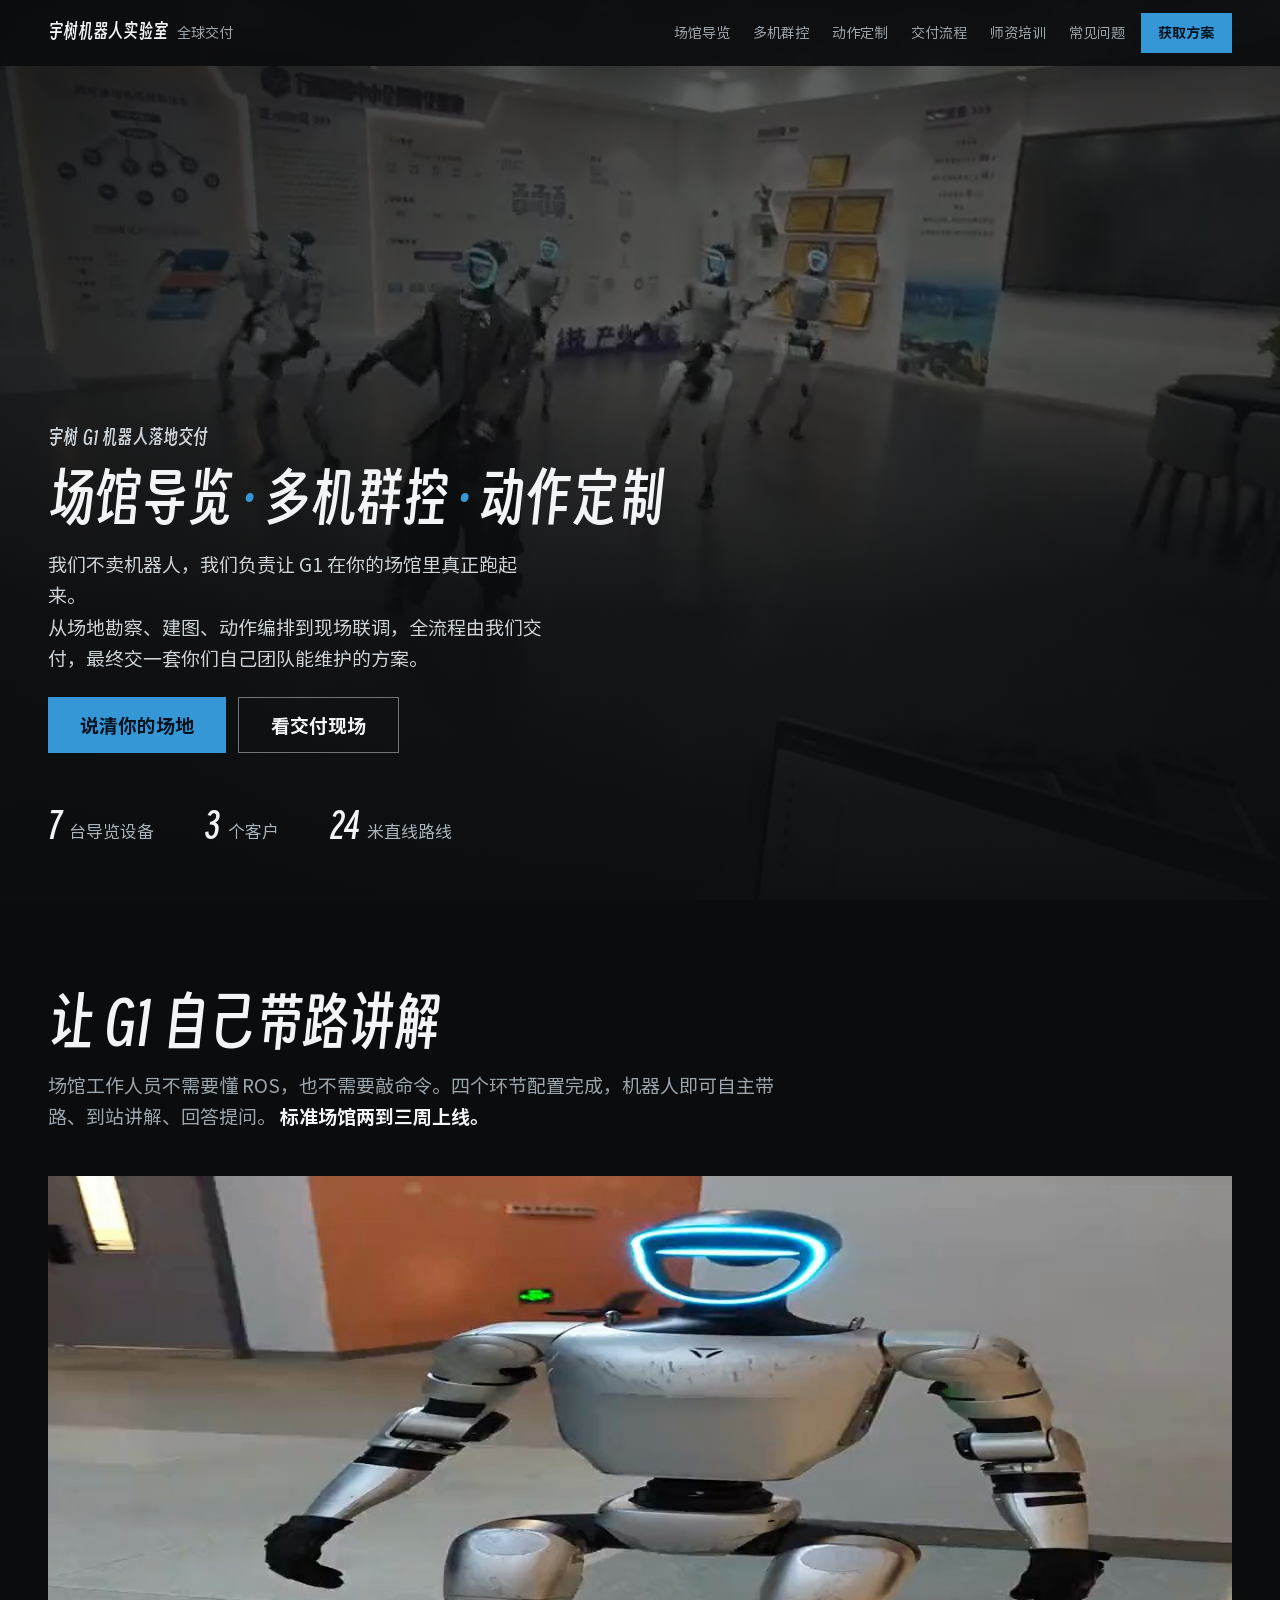
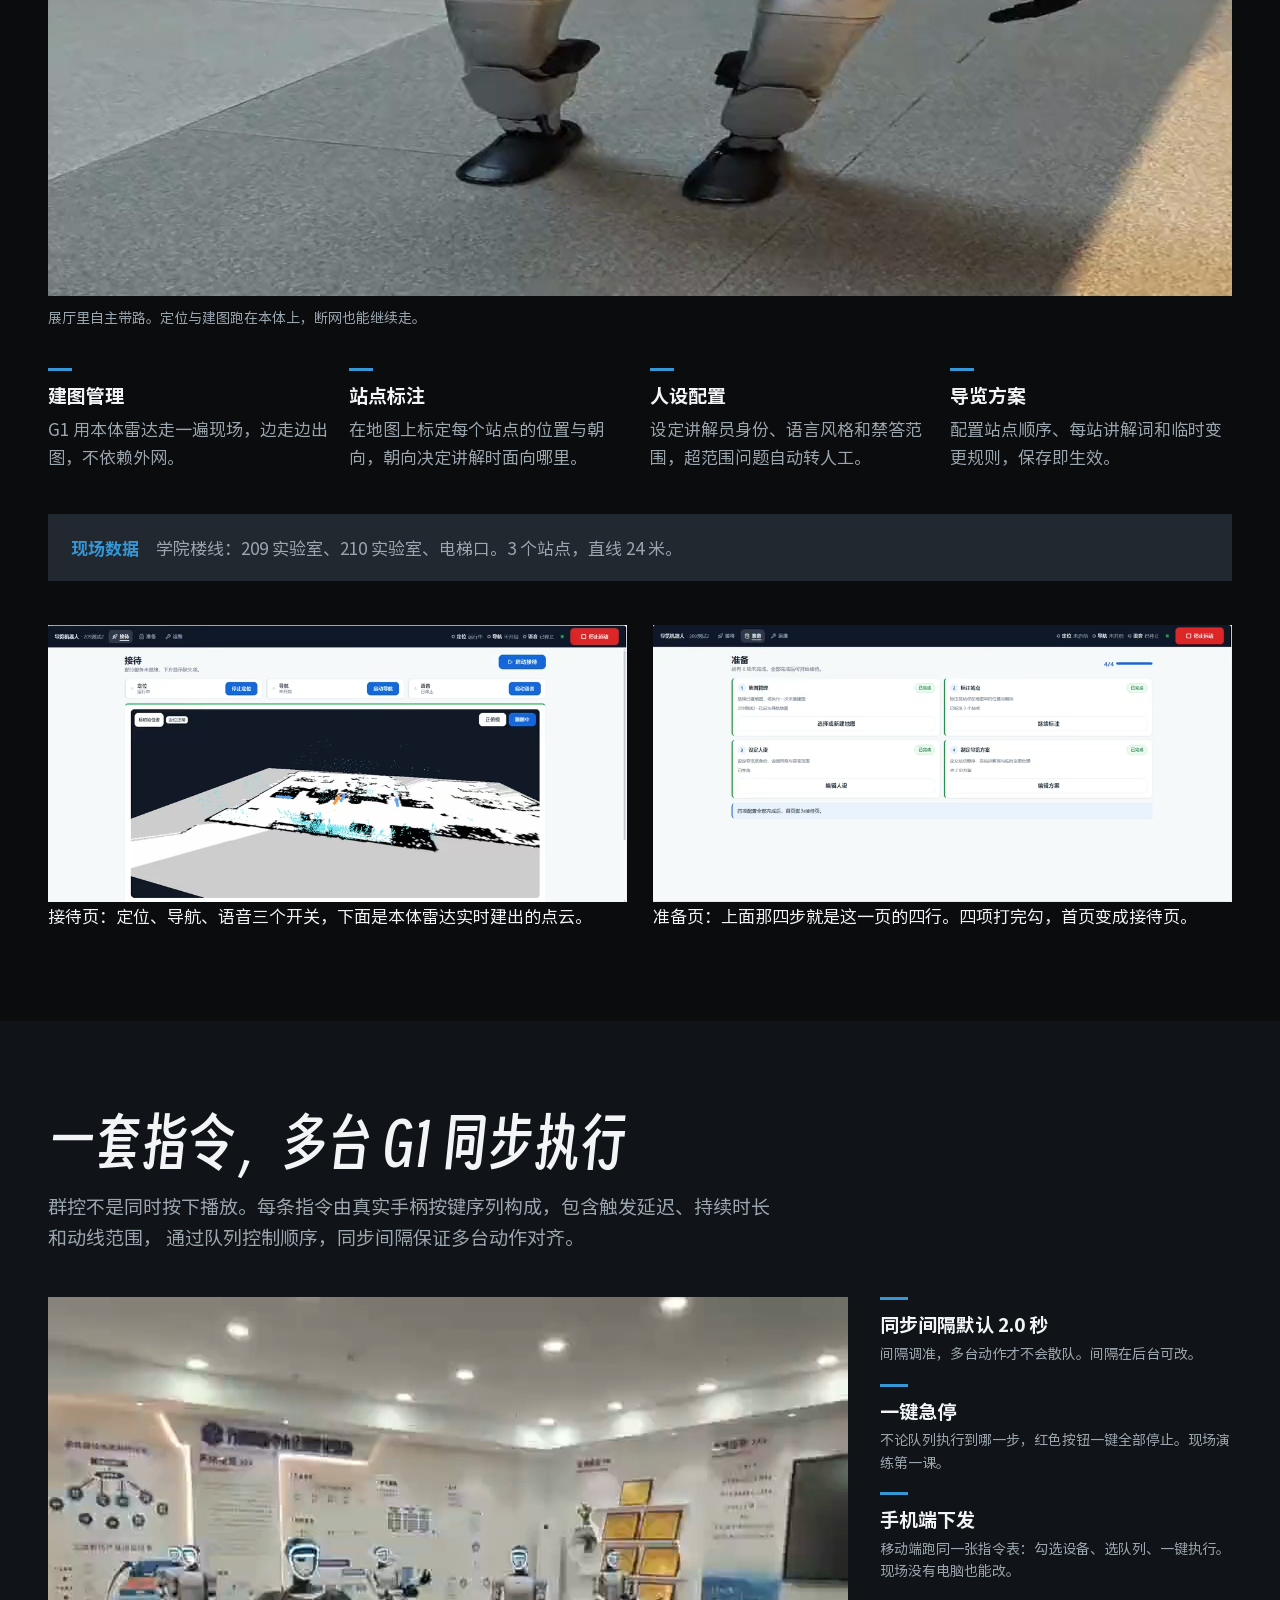
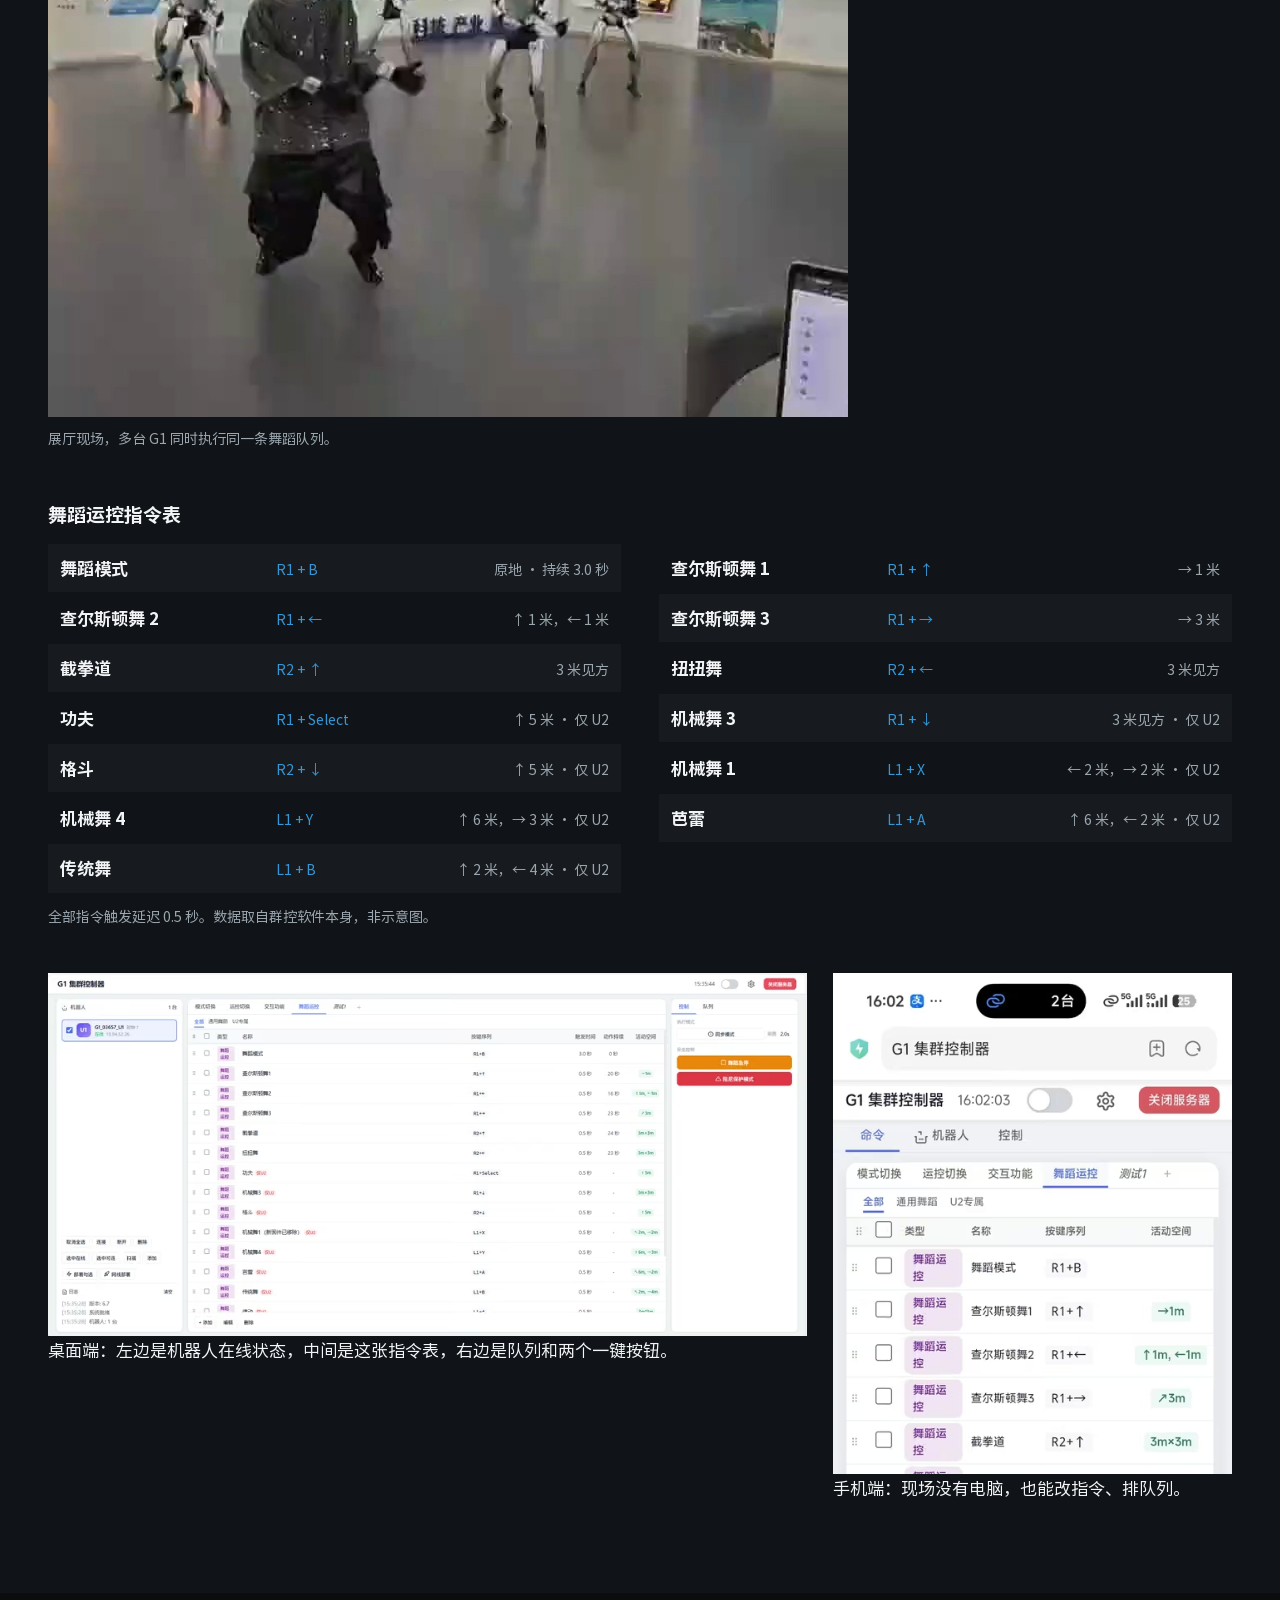
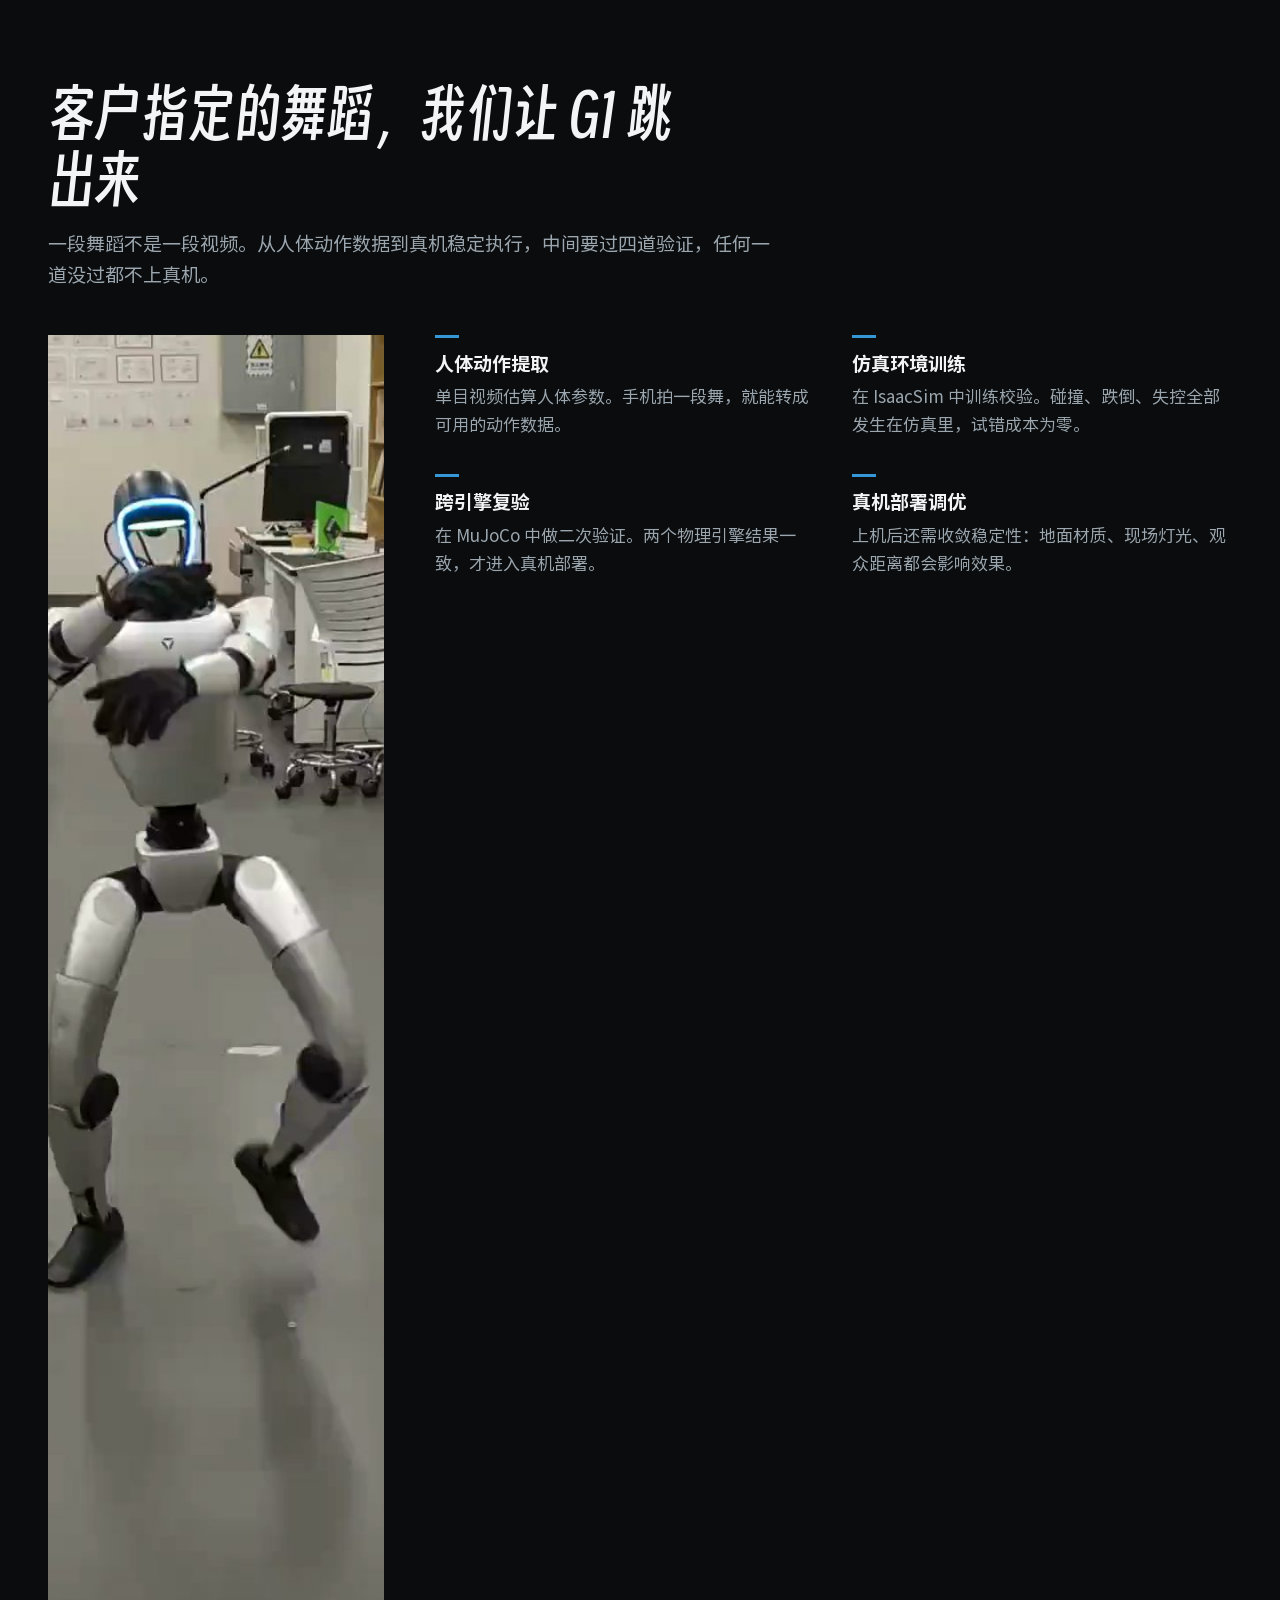
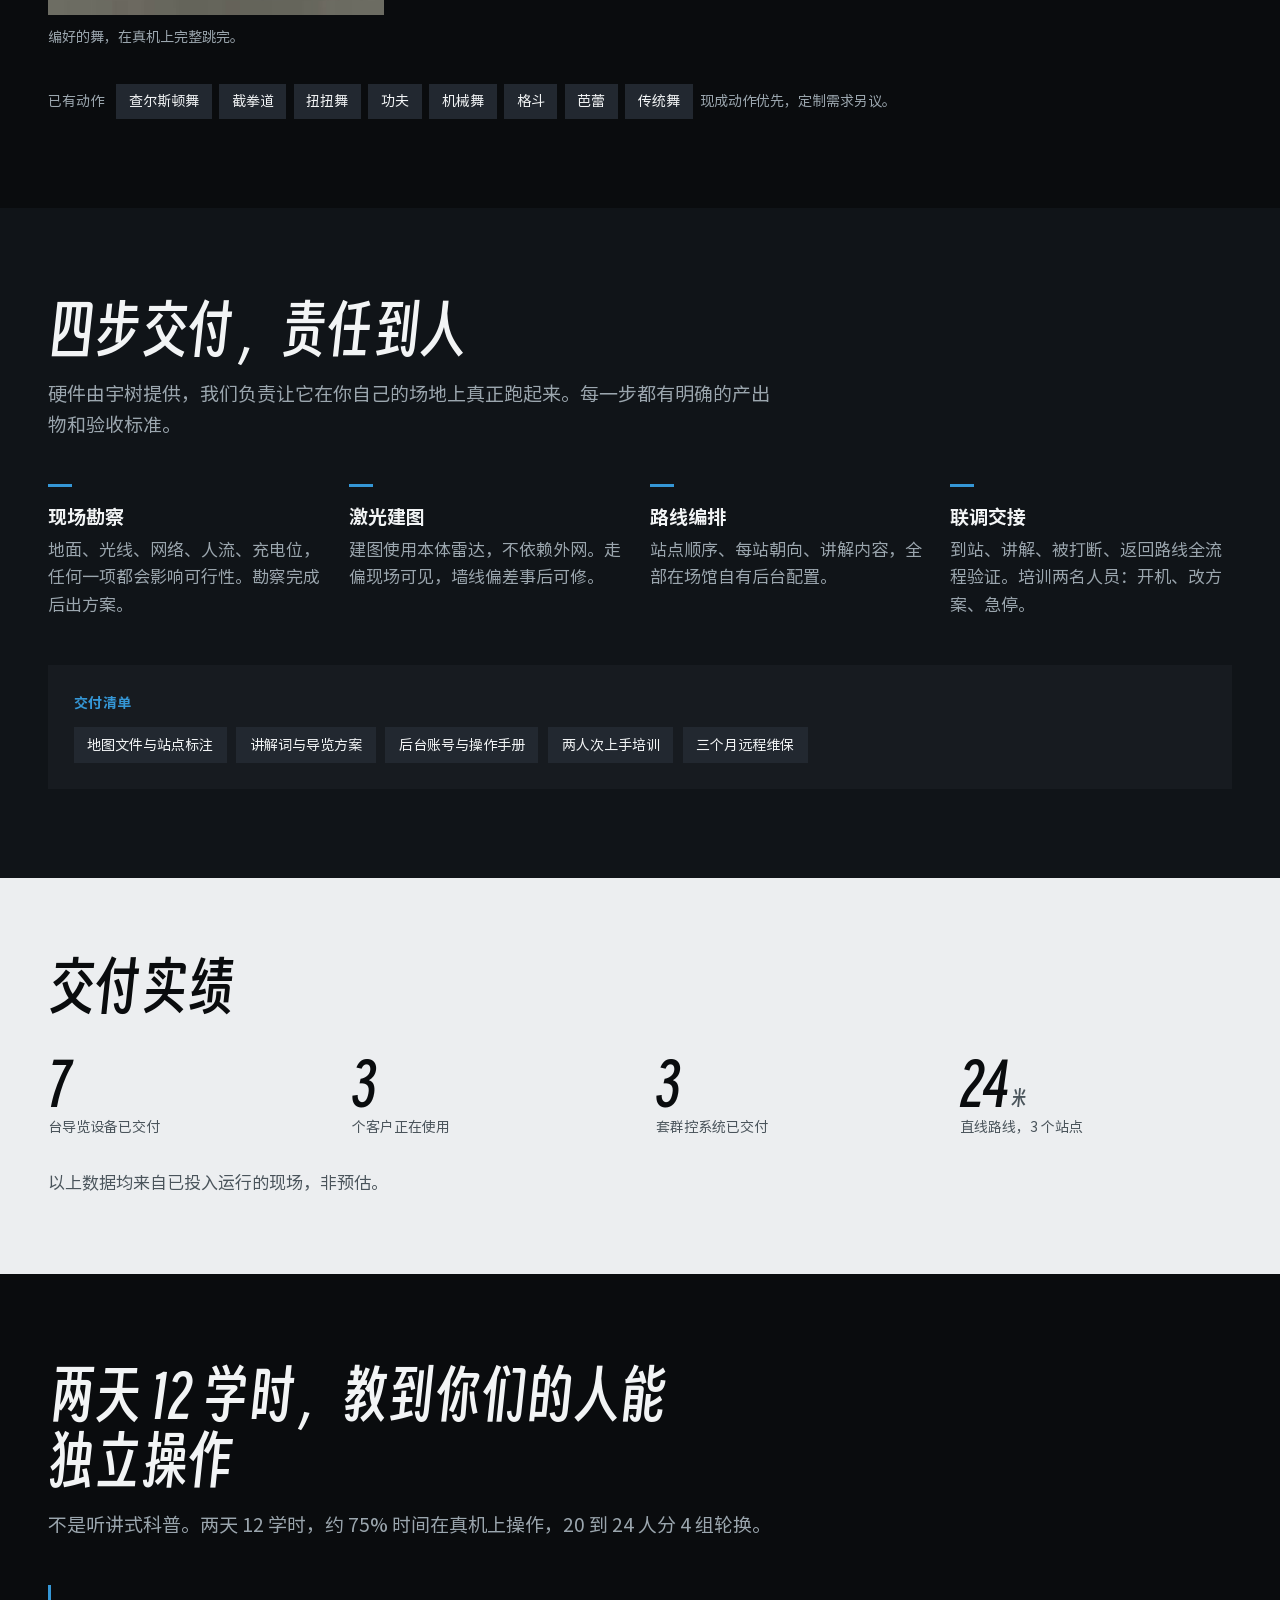
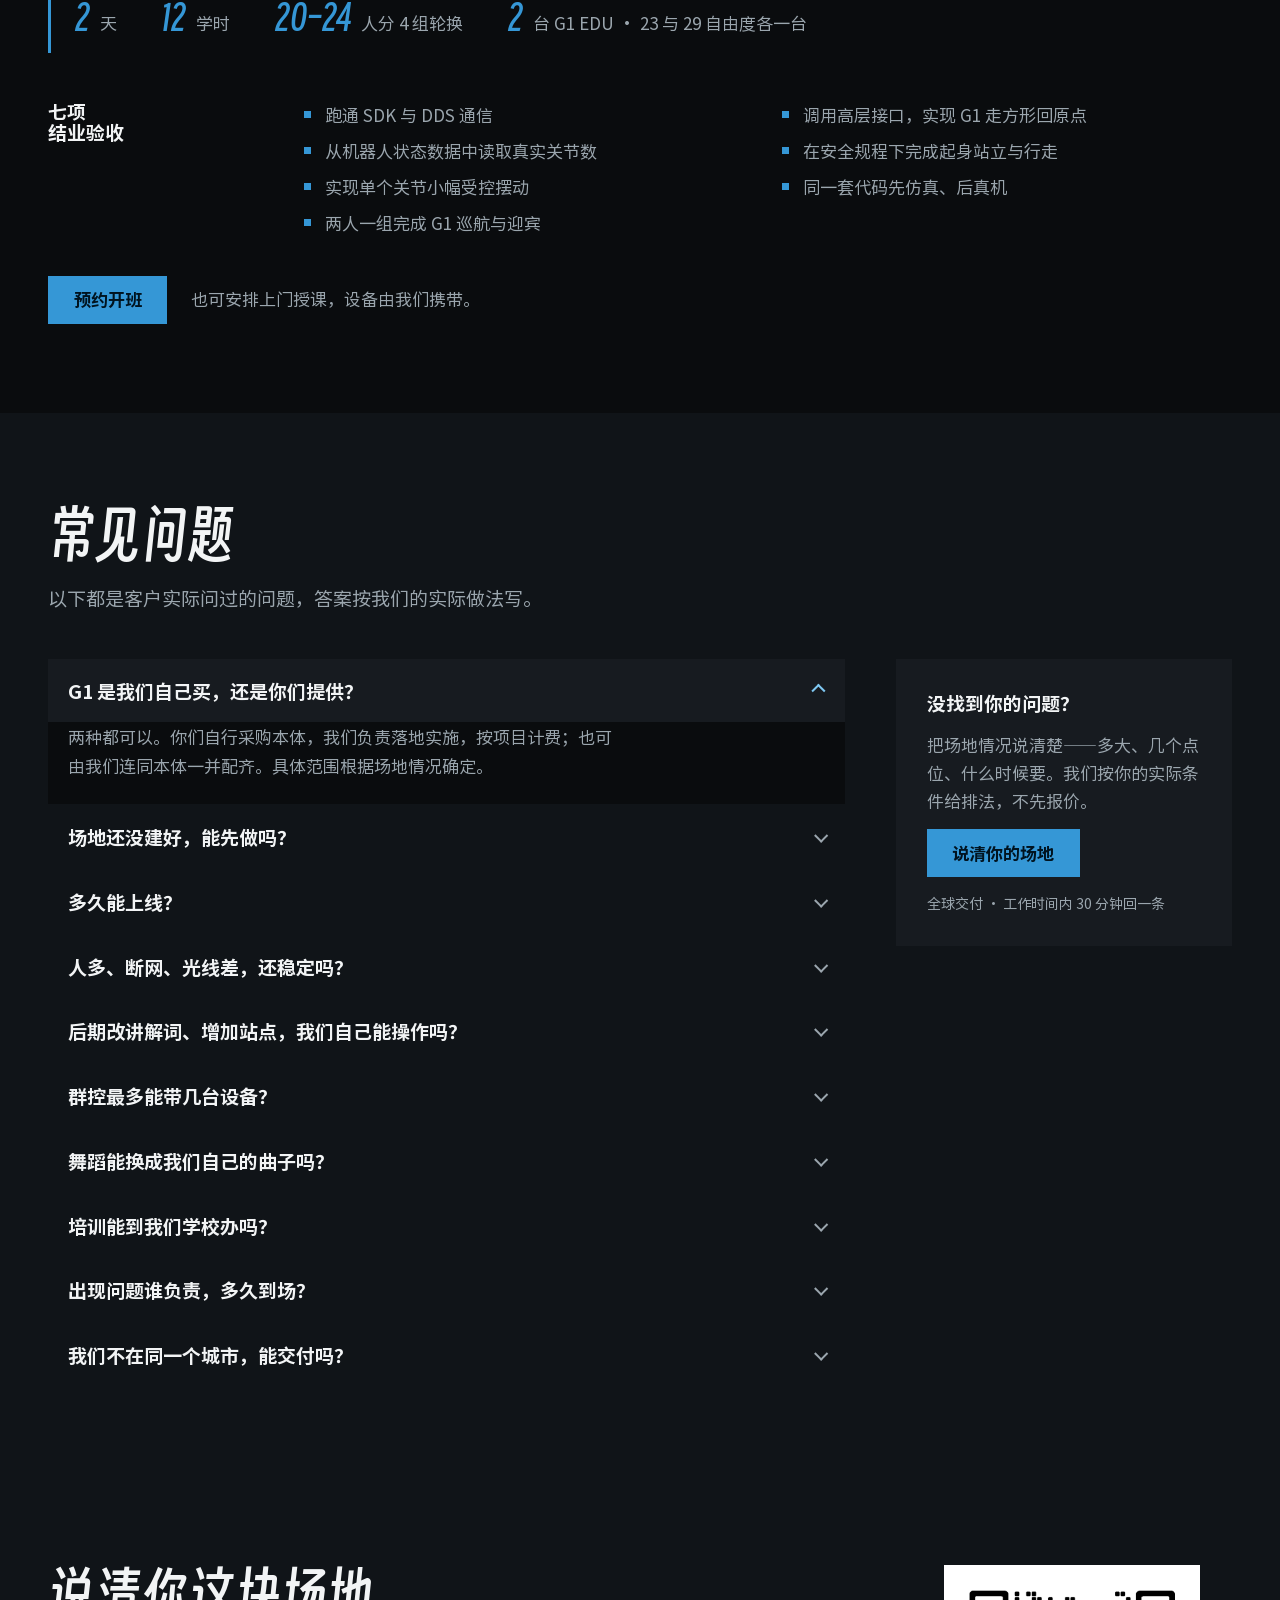
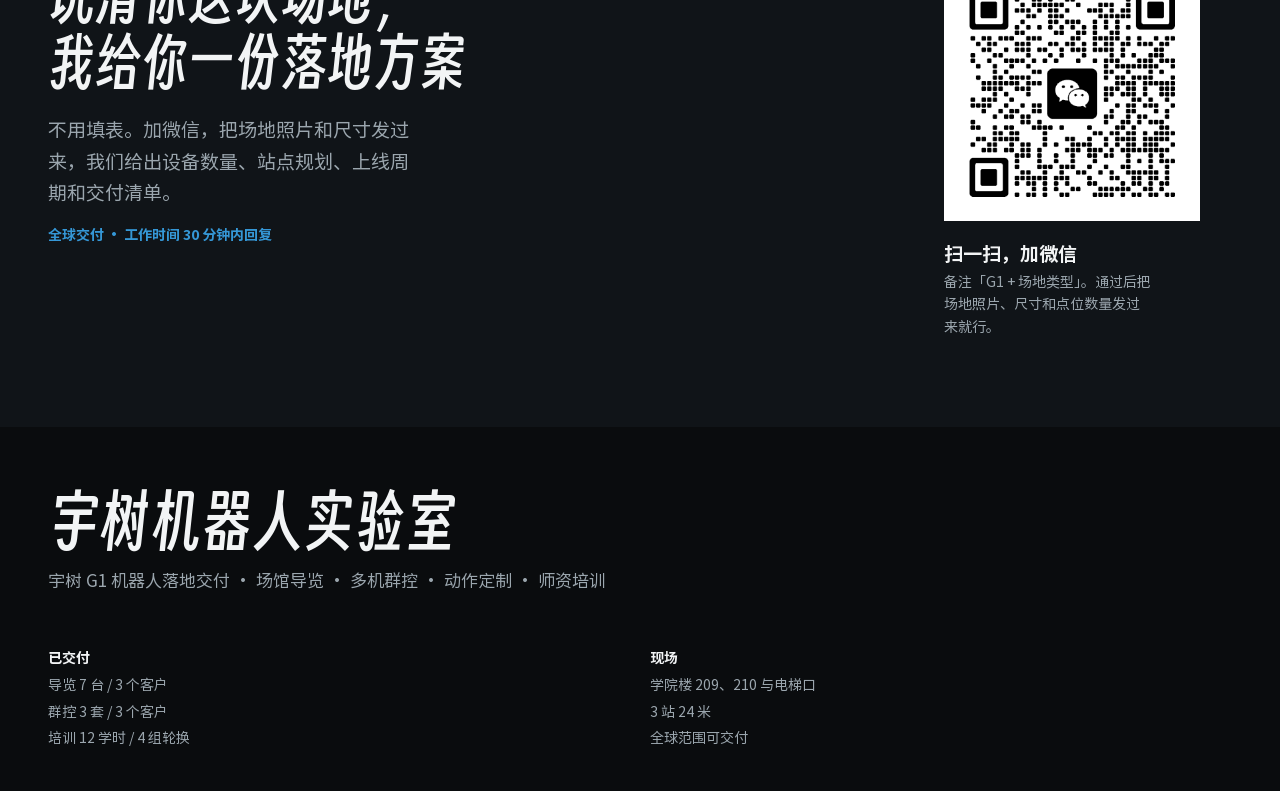
==== commit 0d217dd9: "第三轮：改名宇树机器人实验室 / 去掉表单改微信二维码 / 首帧海报兜底 / 部署产物" ====
--- a/index.html
+++ b/index.html
@@ -3,14 +3,19 @@
 <head>
 <meta charset="UTF-8">
 <meta name="viewport" content="width=device-width, initial-scale=1">
-<title>落地组 · 宇树 G1 机器人落地交付｜场馆导览 · 多机群控 · 动作定制</title>
+<title>宇树机器人实验室 · 宇树 G1 机器人落地交付｜场馆导览 · 多机群控 · 动作定制</title>
 <meta name="description" content="宇树 G1 机器人落地交付服务商。场馆导览、多机群控、动作定制、师资培训。已交付导览 7 台 / 3 个客户，群控 3 套。全球范围可交付，勘察与交接可到场。">
 <meta name="keywords" content="宇树G1,人形机器人,场馆导览,多机群控,机器人二次开发,动作定制,机器人全球交付,师资培训">
 <meta name="theme-color" content="#0a0c0e">
 <meta property="og:type" content="website">
-<meta property="og:title" content="落地组 · 宇树 G1 机器人落地交付">
+<meta property="og:title" content="宇树机器人实验室 · 宇树 G1 机器人落地交付">
 <meta property="og:description" content="场馆导览 · 多机群控 · 动作定制。让 G1 在你的场馆里真正跑起来。">
-<meta property="og:image" content="assets/img/og.jpg">
+<meta property="og:image" content="https://chenlockyer.github.io/studio/assets/img/og.jpg">
+<meta property="og:image:width" content="1200">
+<meta property="og:image:height" content="675">
+<meta property="og:url" content="https://chenlockyer.github.io/studio/">
+<meta name="twitter:card" content="summary_large_image">
+<link rel="canonical" href="https://chenlockyer.github.io/studio/">
 <link rel="icon" href="assets/favicon.svg" type="image/svg+xml">
 <link rel="stylesheet" href="assets/css/site.css">
 <script>document.documentElement.classList.remove('no-js');</script>
@@ -21,7 +26,7 @@
 
 <header class="bar">
   <a class="wordmark" href="#top">
-    <span class="wm">落地组</span>
+    <span class="wm">宇树机器人实验室</span>
     <span class="wm-sub">全球交付</span>
   </a>
   <nav class="nav" aria-label="主导航">
@@ -324,7 +329,7 @@
   <!-- ============================================================
        五 · 交付实绩
        ============================================================ -->
-  <section class="paper" aria-labelledby="figs-title">
+  <section class="paper" id="figs" aria-labelledby="figs-title">
     <div class="wrap">
       <h2 class="h h-paper" id="figs-title">交付实绩</h2>
       <dl class="figs4">
@@ -461,52 +466,21 @@
       <div class="contact-say">
         <h2 class="h" id="contact-title">说清你这块场地，<br>我给你一份落地方案</h2>
         <p class="contact-sub">
-          先不报价。告诉我们场地情况，我们给出设备数量、站点规划、上线周期和交付清单。
+          不用填表。加微信，把场地照片和尺寸发过来，我们给出设备数量、站点规划、上线周期和交付清单。
         </p>
         <p class="contact-promise">全球交付 · 工作时间 30 分钟内回复</p>
-        <a class="contact-wx" href="assets/img/wechat-qr.png" data-wx>
-          <span class="contact-wx-k">微信</span>
-          <span class="contact-wx-d">扫码加微信，直接发场地照片和尺寸</span>
-        </a>
-      </div>
-
-      <form class="ask" id="ask-form" novalidate>
-        <label class="field">
-          <span class="field-label">怎么称呼</span>
-          <input type="text" name="who" autocomplete="name" placeholder="姓名 + 单位">
-        </label>
-        <label class="field">
-          <span class="field-label">场地类型</span>
-          <select name="venue">
-            <option>科技馆 · 展厅</option>
-            <option>学校 · 实验室</option>
-            <option>园区 · 前台</option>
-            <option>商演 · 活动</option>
-            <option>自带 G1 · 仅需软件</option>
-          </select>
-        </label>
-        <label class="field">
-          <span class="field-label">大概什么时候要</span>
-          <select name="when">
-            <option>一个月内</option>
-            <option>本季度</option>
-            <option>年底前</option>
-            <option>先了解一下</option>
-          </select>
-        </label>
-        <label class="field">
-          <span class="field-label">联系方式</span>
-          <input type="text" name="contact" autocomplete="tel" placeholder="微信或手机">
-        </label>
-        <button class="btn btn-dark" type="submit">复制需求</button>
-        <p class="ask-hint" id="ask-hint" role="status">
-          填写后点击按钮，四项内容会合成一段话复制到剪贴板，直接粘贴到微信发送给我们。
-        </p>
-        <label class="ask-fallback" id="ask-fallback" hidden>
-          <span class="field-label">浏览器不让自动复制，全选这段后按 Ctrl+C</span>
-          <textarea id="ask-brief" rows="4" readonly></textarea>
-        </label>
-      </form>
+      </div>
+
+      <figure class="contact-qr">
+        <img src="assets/img/wechat-qr.png" width="720" height="720"
+             alt="宇树机器人实验室微信二维码，扫码即可加微信" decoding="async">
+        <figcaption>
+          <p class="qr-k">扫一扫，加微信</p>
+          <p class="qr-d">备注「G1 + 场地类型」。通过后把场地照片、尺寸和点位数量发过来就行。</p>
+          <a class="qr-save" href="assets/img/wechat-qr.png"
+             download="宇树机器人实验室-微信二维码.png">手机上扫不了自己的屏？保存图片，微信「扫一扫 → 相册」识别</a>
+        </figcaption>
+      </figure>
     </div>
   </section>
 
@@ -514,7 +488,7 @@
 
 <footer class="foot">
   <div class="wrap">
-    <p class="foot-name">落地组</p>
+    <p class="foot-name">宇树机器人实验室</p>
     <p class="foot-line">宇树 G1 机器人落地交付 · 场馆导览 · 多机群控 · 动作定制 · 师资培训</p>
     <div class="foot-cols foot-cols-plain">
       <div>
@@ -541,13 +515,15 @@
         <path d="M6 6l12 12M18 6L6 18" stroke="currentColor" stroke-width="1.8" stroke-linecap="round" fill="none"/>
       </svg>
     </button>
-    <p class="wx-k">微信 · 落地组</p>
+    <p class="wx-k">微信 · 宇树机器人实验室</p>
     <p class="wx-title" id="wx-title">加微信，直接聊场地</p>
     <div class="wx-qr">
-      <img src="assets/img/wechat-qr.png" width="720" height="720" alt="落地组微信二维码" decoding="async">
+      <img src="assets/img/wechat-qr.png" width="720" height="720" alt="宇树机器人实验室微信二维码，扫码加微信" decoding="async">
     </div>
     <p class="wx-hint">备注「G1 + 场地类型」，30 分钟内回。</p>
-    <a class="wx-alt" href="#contact" data-wx-close>不方便加微信？填一份需求表单 →</a>
+    <a class="qr-save wx-save" href="assets/img/wechat-qr.png"
+       download="宇树机器人实验室-微信二维码.png">手机上扫不了自己的屏？保存图片，微信「扫一扫 → 相册」识别</a>
+    <a class="wx-alt" href="#figs" data-wx-close>先看看我们交付过什么 →</a>
   </div>
 </dialog>
 
--- a/assets/css/site.css
+++ b/assets/css/site.css
@@ -201,7 +201,13 @@
   overflow: hidden;
   isolation: isolate;
 }
-.hero-media { position: absolute; inset: 0; z-index: -1; }
+/* 首帧兜底：视频解码前先用海报顶上，慢网下首屏不会是一块黑 */
+.hero-media {
+  position: absolute;
+  inset: 0;
+  z-index: -1;
+  background: var(--ground) url("../img/og.jpg") center 32% / cover no-repeat;
+}
 .hero-video {
   width: 100%;
   height: 100%;
@@ -613,12 +619,42 @@
 .contact { padding: clamp(3rem, 7vw, 6rem) 0; background: var(--alt); }
 .contact-grid {
   display: grid;
-  grid-template-columns: minmax(0, 1fr) minmax(0, 30rem);
-  gap: clamp(1.5rem, 4vw, 4rem);
+  grid-template-columns: minmax(0, 1fr) minmax(0, 18rem);
+  gap: clamp(2rem, 5vw, 5rem);
   align-items: start;
 }
 .contact-say { display: grid; gap: 1rem; }
 .contact-sub { font-size: var(--t-md); line-height: 1.65; color: var(--soft); max-width: 34ch; }
+.contact-qr {
+  margin: 0;
+  display: grid;
+  gap: clamp(0.9rem, 1.8vw, 1.2rem);
+  justify-items: start;
+}
+.contact-qr img {
+  display: block;
+  width: min(100%, 16rem);
+  height: auto;
+  padding: 0.55rem;
+  background: #fff;
+}
+.qr-k { font-size: var(--t-md); font-weight: 700; line-height: 1.3; }
+.qr-save {
+  display: none;
+  margin-top: 0.6rem;
+  max-width: 26ch;
+  font-size: var(--t-sm);
+  line-height: 1.55;
+  color: var(--led);
+  text-decoration: underline;
+  text-underline-offset: 3px;
+}
+@media (max-width: 760px) {
+  .qr-save { display: block; }
+}
+.wx-save { max-width: 30ch; }
+.qr-d { margin-top: 0.3rem; font-size: var(--t-sm); line-height: 1.6; color: var(--soft); max-width: 26ch; }
+
 .contact-promise {
   display: inline-flex;
   align-items: center;
@@ -628,29 +664,6 @@
   font-weight: 700;
 }
 
-.ask {
-  display: grid;
-  gap: 0.85rem;
-  padding: clamp(1.1rem, 2.2vw, 1.75rem);
-  background: var(--paper);
-  color: var(--paper-ink);
-}
-.field { display: grid; gap: 0.35rem; }
-.field-label { font-size: var(--t-sm); font-weight: 700; color: var(--paper-ink); }
-.field input, .field select {
-  min-height: 48px;
-  padding: 0 0.8rem;
-  font-size: var(--t-base);
-  color: var(--paper-ink);
-  background: #fff;
-  border: 1px solid #b3bcc1;
-  transition: border-color var(--d-hover) linear;
-}
-.field input:hover, .field select:hover { border-color: #7d898f; }
-.field input::placeholder { color: #5c666b; }
-.btn-dark { background: var(--paper-ink); color: var(--paper); }
-.btn-dark:hover { background: #232a2f; }
-.ask-hint { font-size: var(--t-sm); line-height: 1.6; color: var(--paper-soft); }
 
 /* ================================================================
    页脚
@@ -725,16 +738,17 @@
   .steps4 { grid-template-columns: repeat(2, minmax(0, 1fr)); }
   .group-grid { grid-template-columns: 1fr; }
   .facts3 { grid-template-columns: repeat(3, minmax(0, 1fr)); }
+  .contact-grid { grid-template-columns: minmax(0, 1fr) minmax(0, 14rem); }
+    .shots2-asym { grid-template-columns: 1fr; }
+  .shots2-asym .shot-phone { max-width: 22rem; }
+}
+
+/* ================================================================
+   手机
+   ================================================================ */
+@media (max-width: 760px) {
   .contact-grid { grid-template-columns: 1fr; }
-  .ask { max-width: 34rem; }
-  .shots2-asym { grid-template-columns: 1fr; }
-  .shots2-asym .shot-phone { max-width: 22rem; }
-}
-
-/* ================================================================
-   手机
-   ================================================================ */
-@media (max-width: 760px) {
+  .contact-qr img { width: min(100%, 14rem); }
   body { line-height: 1.68; }
   .wm-sub { display: none; }
 
@@ -744,6 +758,7 @@
     padding-bottom: 2.75rem;
   }
   .hero-video { object-position: center 26%; }
+  .hero-media { background-position: center 26%; }
   .hero-title { font-size: clamp(1.85rem, 8.6vw, 2.5rem); max-width: none; }
   .hero-sub { font-size: var(--t-base); }
   .hero-act { width: 100%; }
@@ -839,23 +854,6 @@
   .steps-d { grid-template-columns: repeat(2, minmax(0, 1fr)); }
 }
 
-/* 表单：手动复制回退（file:// 或非 HTTPS 时剪贴板不可用） */
-.ask-fallback { display: block; margin-top: 0.75rem; }
-.ask-fallback[hidden] { display: none; }
-.ask-fallback .field-label { display: block; margin-bottom: 0.375rem; }
-.ask-fallback textarea {
-  width: 100%;
-  padding: 0.75rem 0.875rem;
-  border: 1px solid rgba(10, 12, 14, 0.22);
-  border-radius: 2px;
-  background: #fff;
-  color: var(--ink-on-paper);
-  font: inherit;
-  font-size: var(--t-sm);
-  line-height: 1.6;
-  resize: vertical;
-}
-
 /* ================================================================
    微信二维码弹层
    ================================================================ */
@@ -935,18 +933,3 @@
 }
 
 /* 联系区里的扫码入口 */
-.contact-wx {
-  display: inline-flex;
-  align-items: baseline;
-  gap: 0.6rem;
-  margin-top: clamp(1.25rem, 3vw, 1.75rem);
-  padding: 0.7rem 1rem;
-  border-left: 3px solid var(--led);
-  background: var(--panel);
-  color: var(--ink);
-  text-decoration: none;
-  transition: background var(--d-hover) var(--ease);
-}
-.contact-wx:hover { background: var(--panel-2); }
-.contact-wx-k { font-size: var(--t-sm); color: var(--led); letter-spacing: 0.08em; }
-.contact-wx-d { font-size: var(--t-base); }
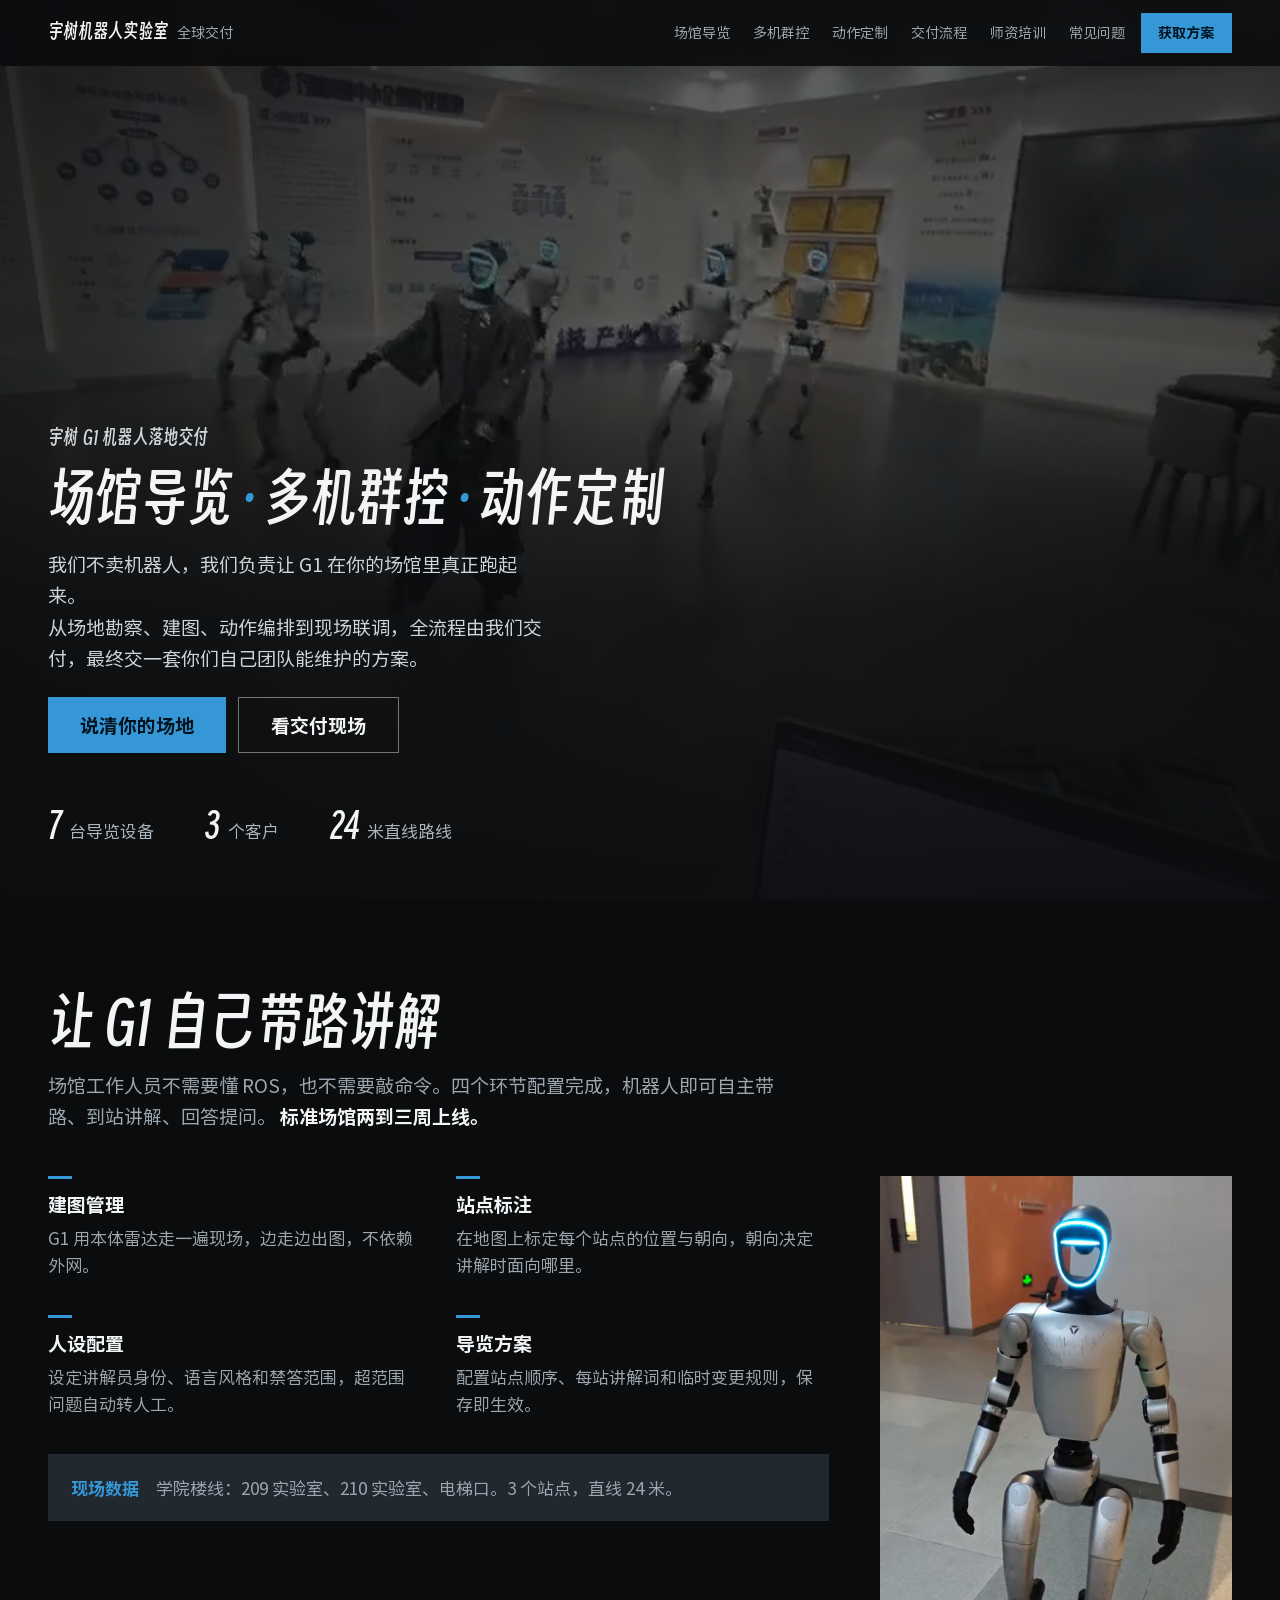
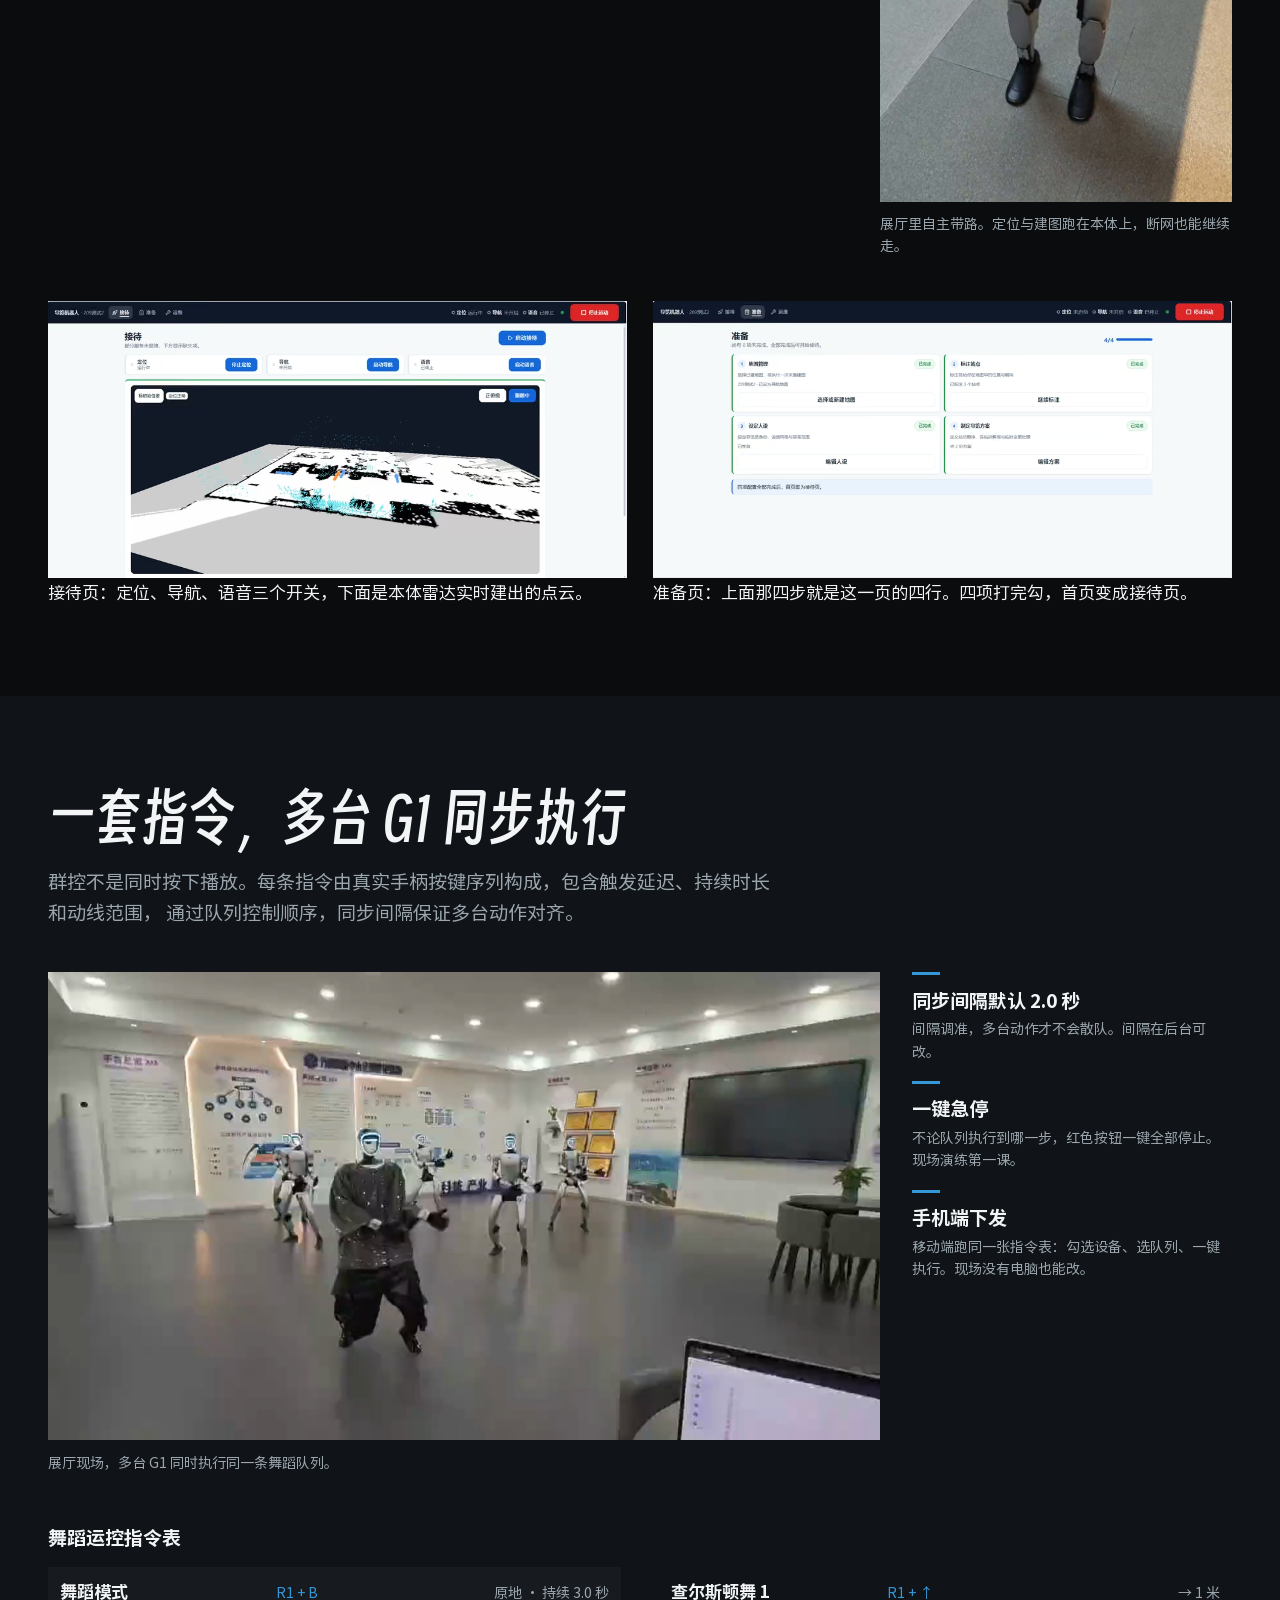
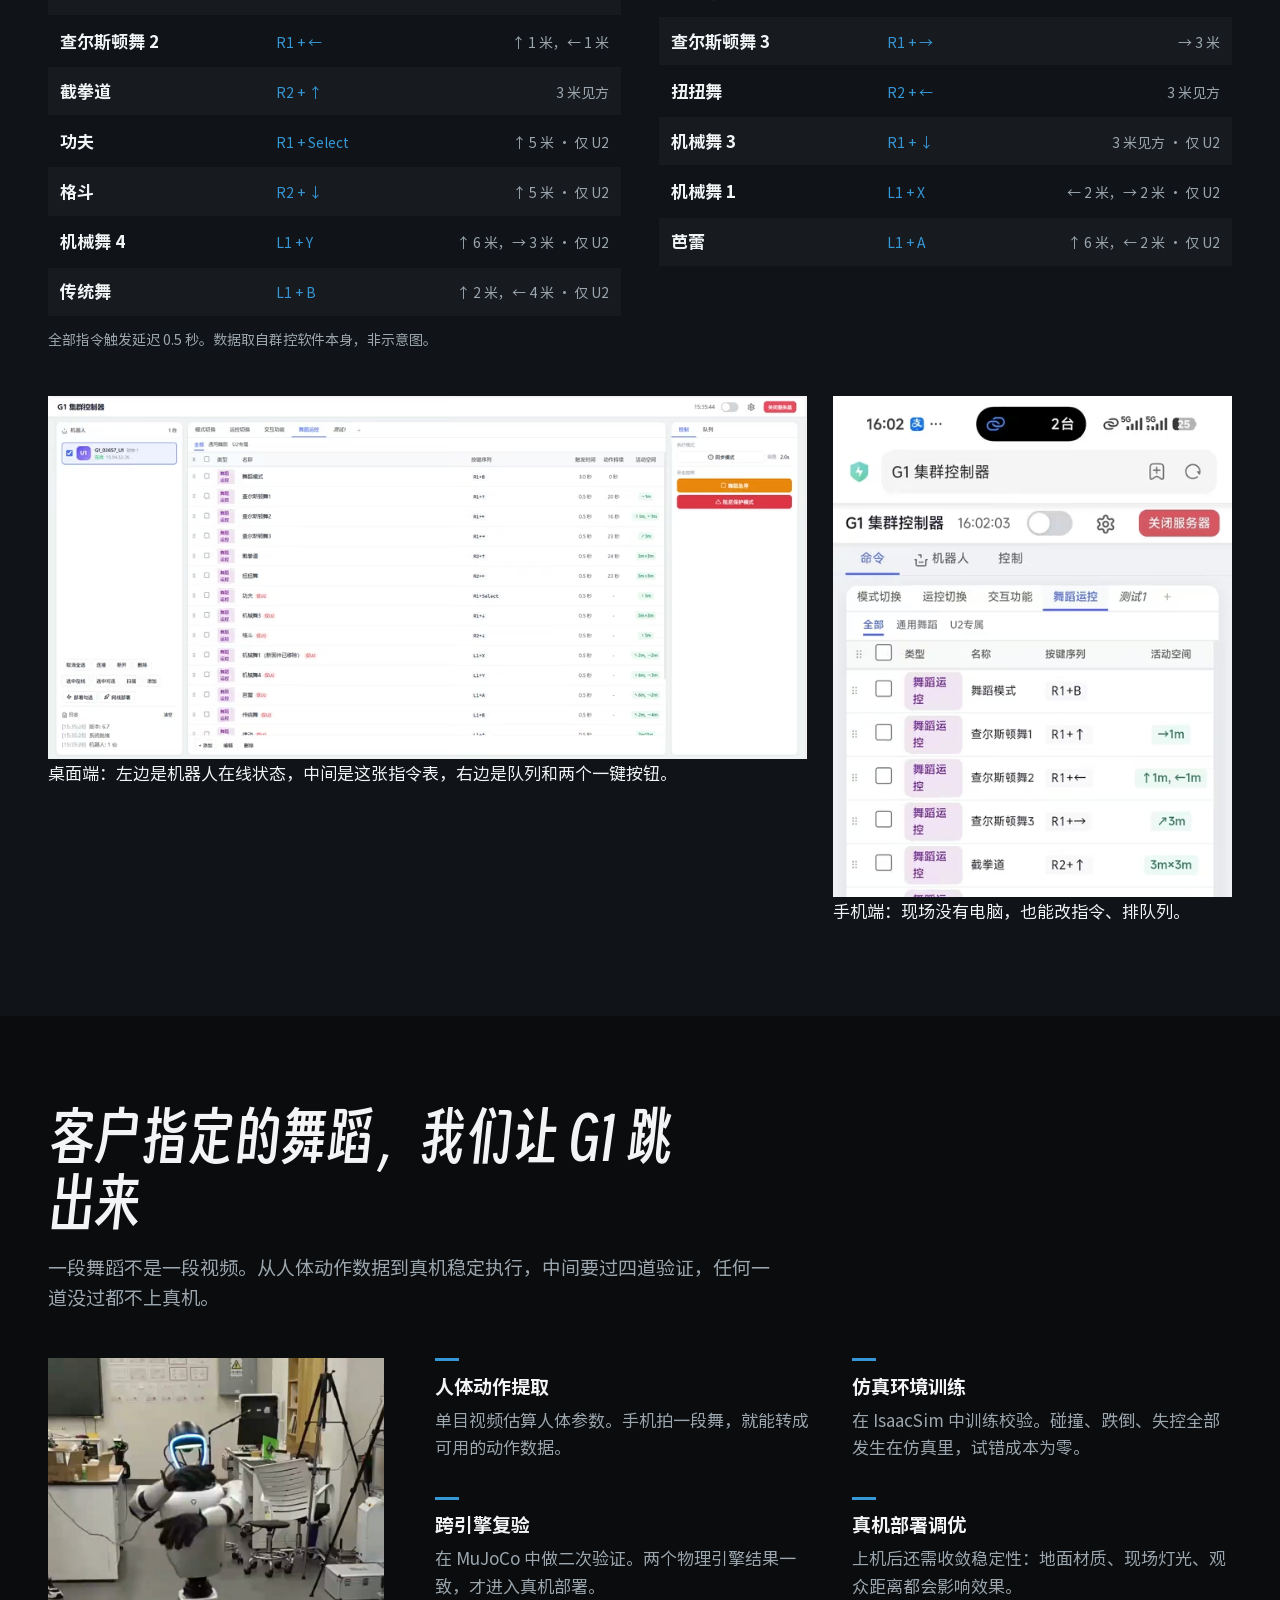
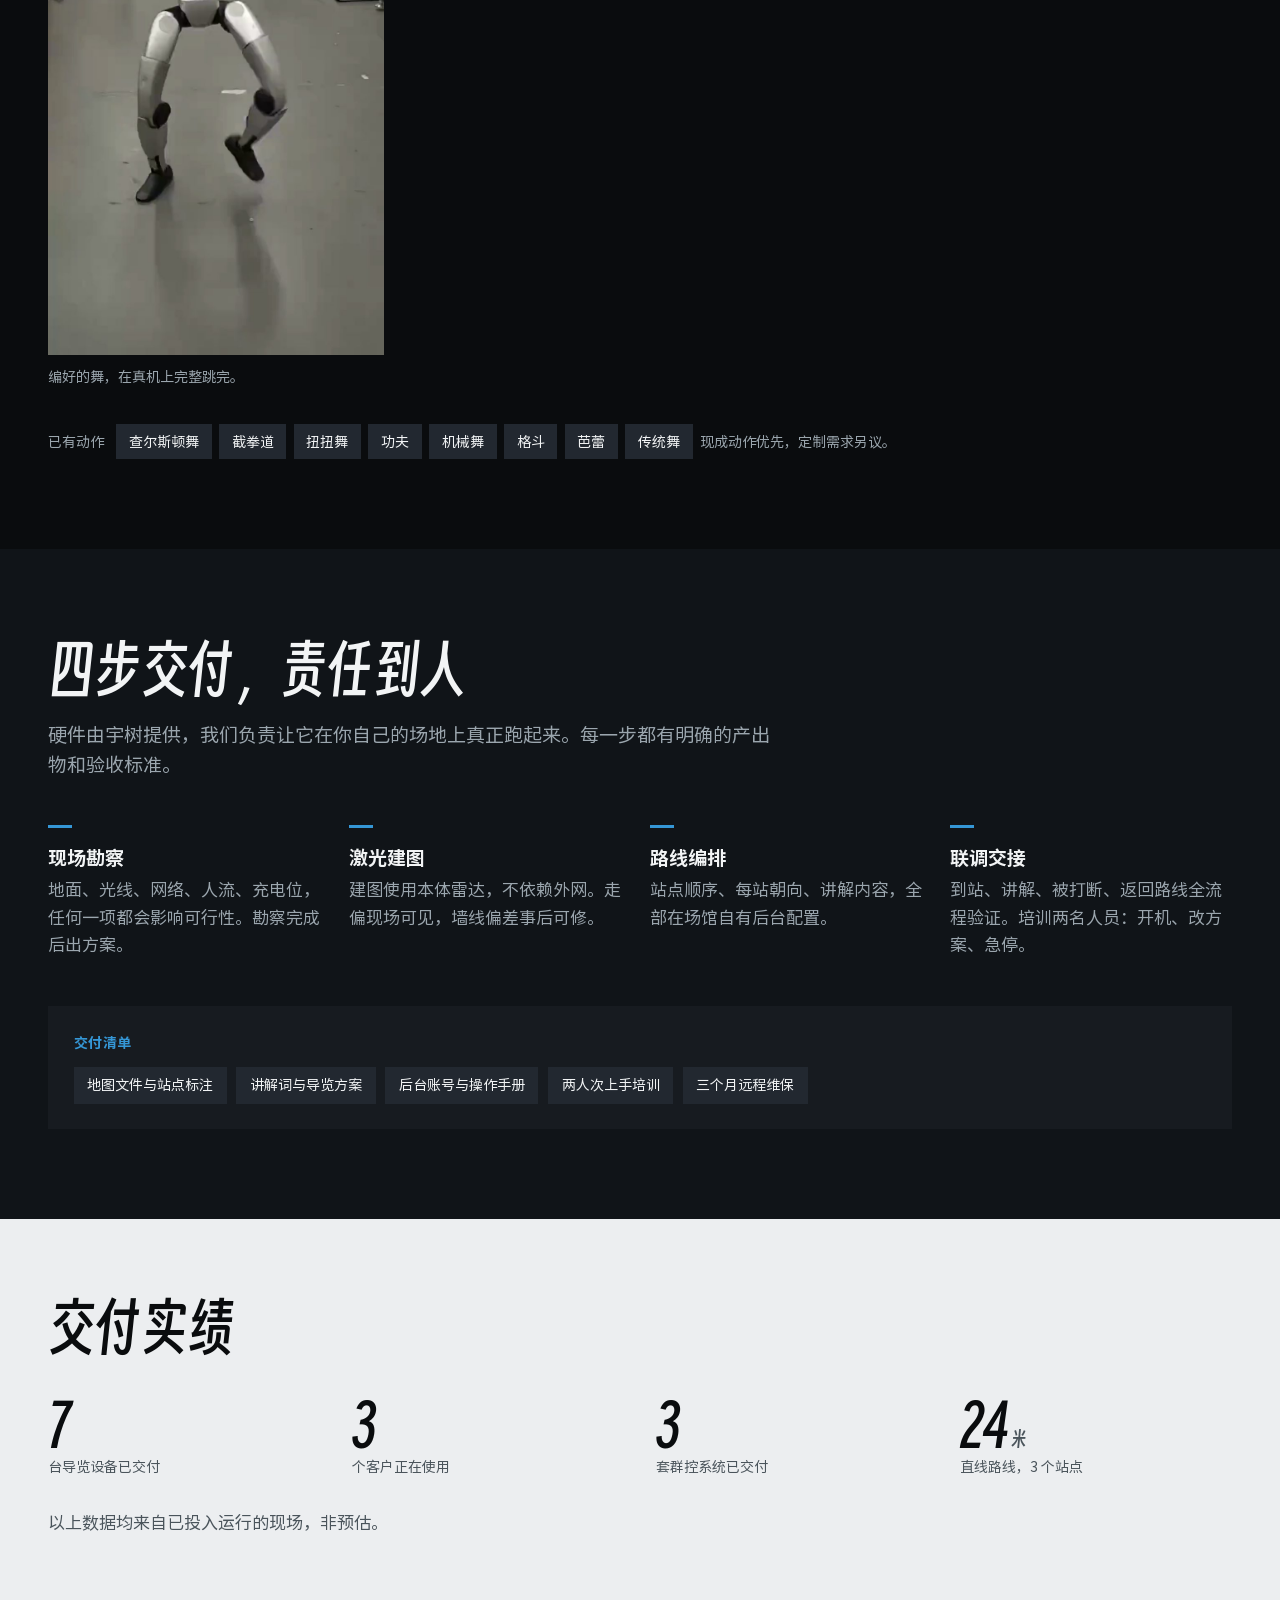
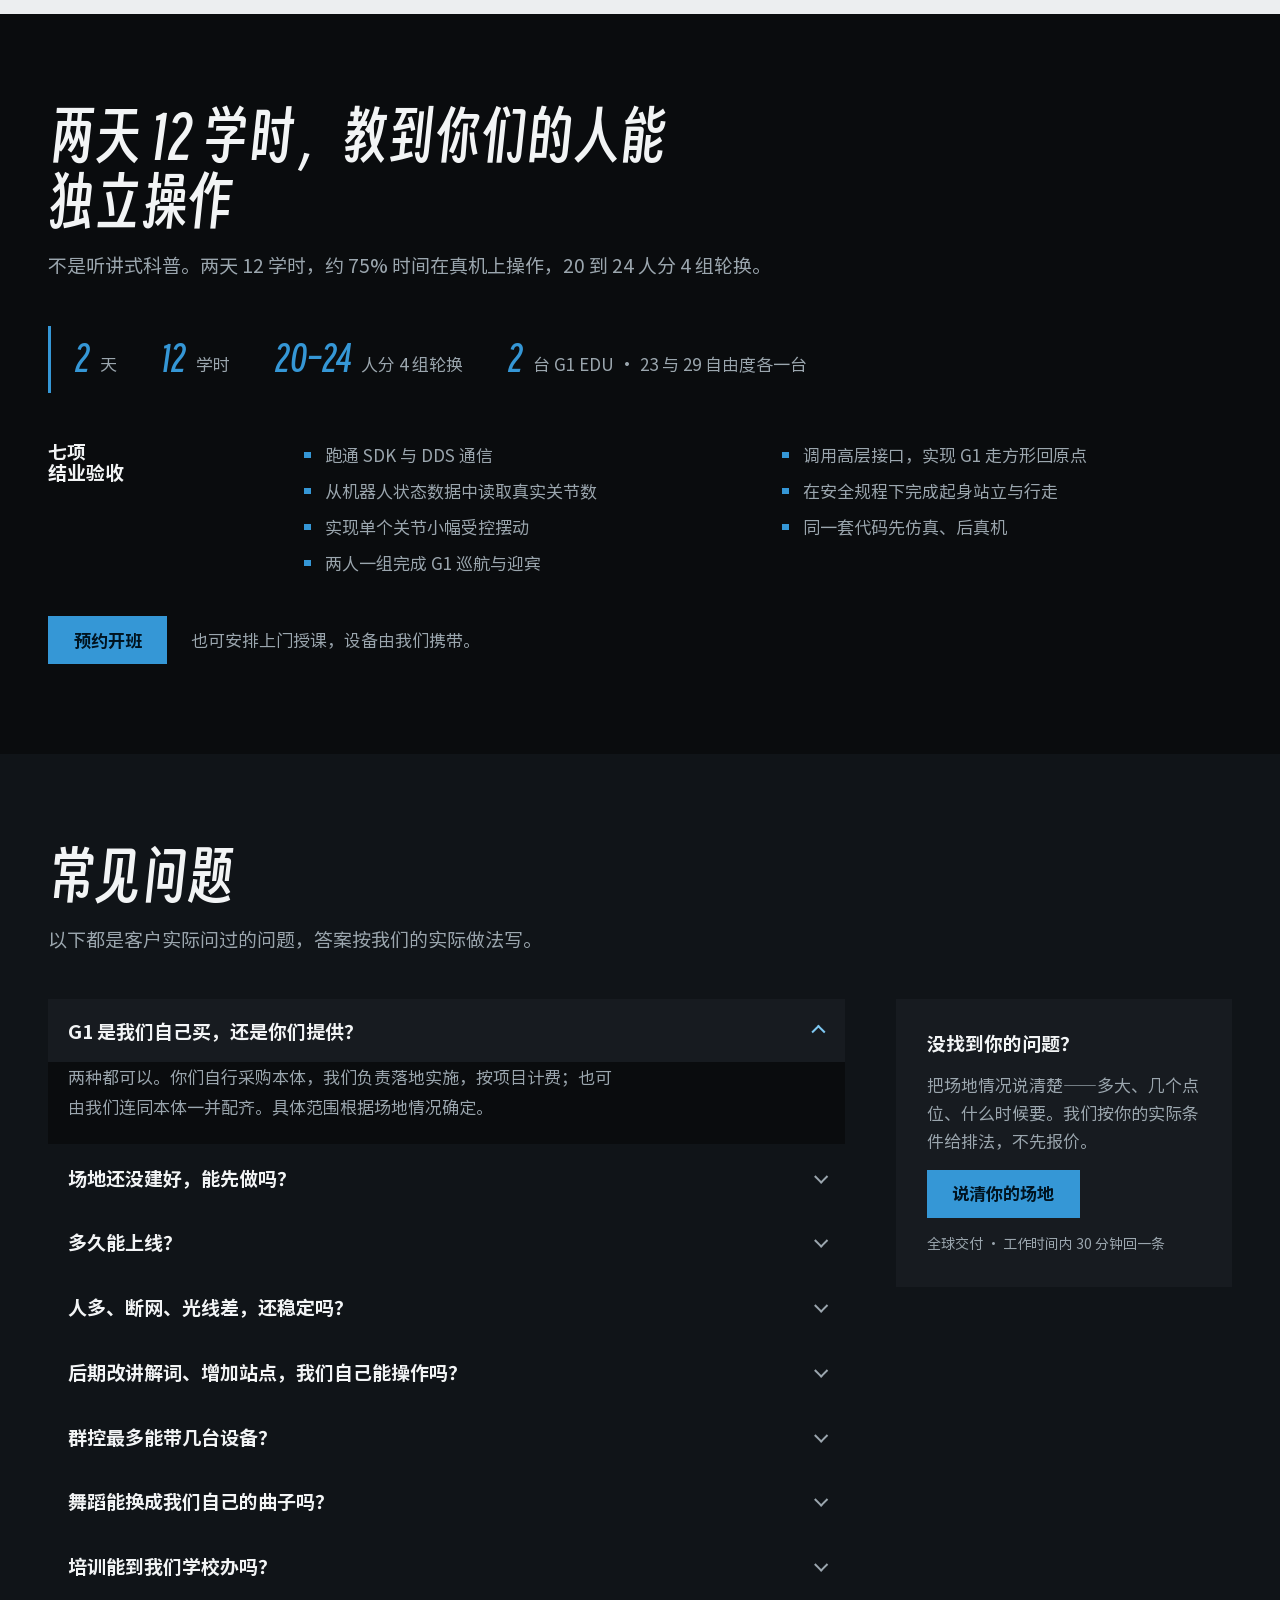
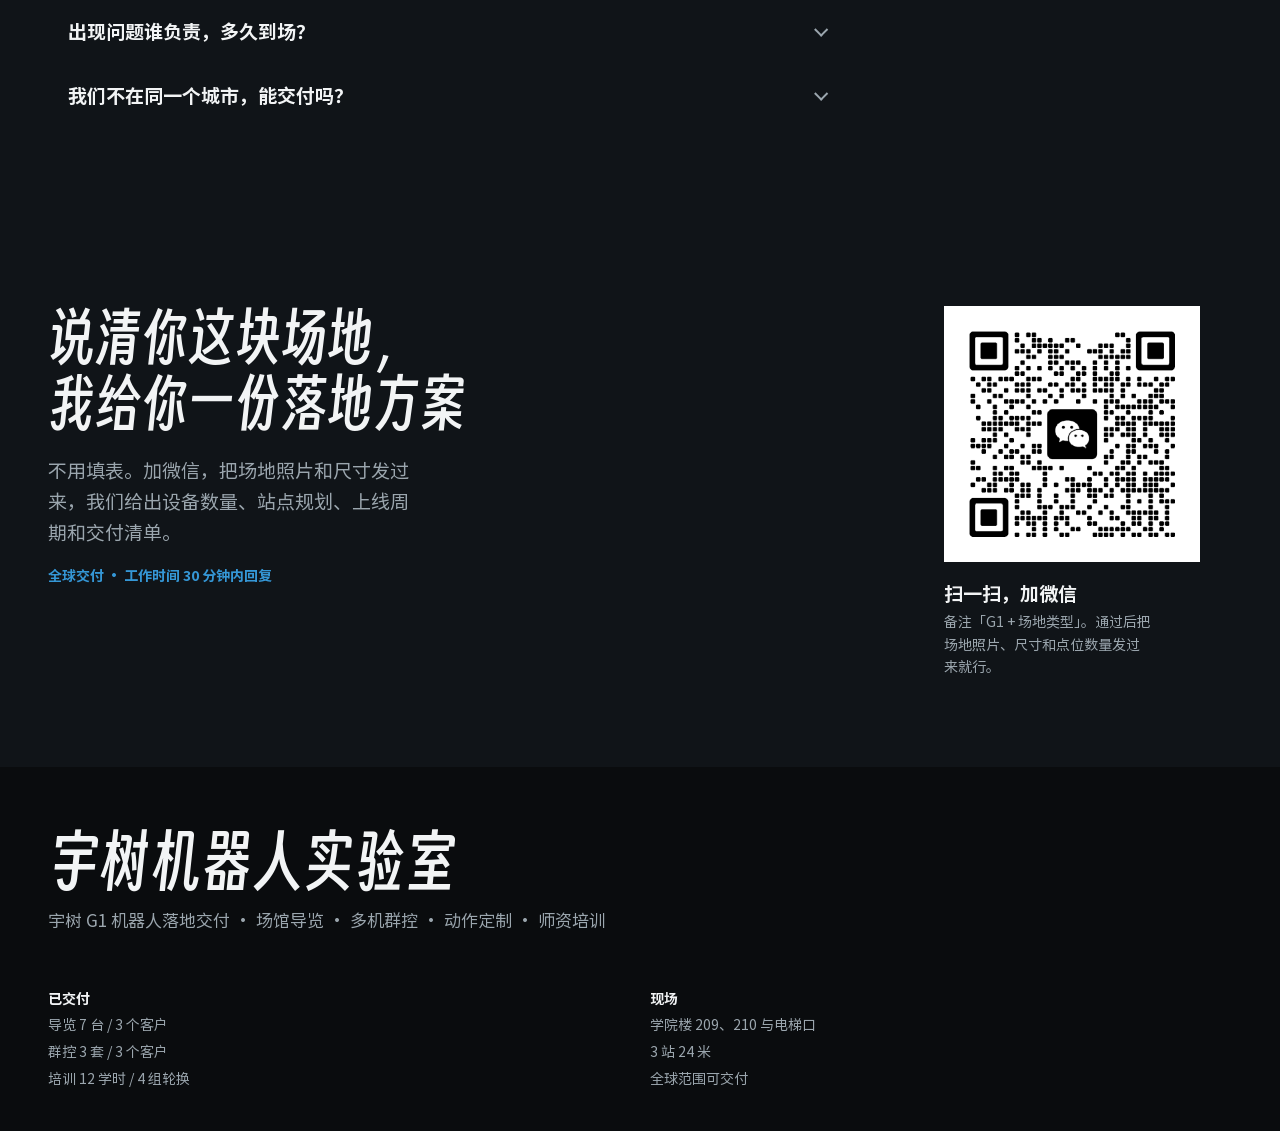
==== commit 7ec236c1: "修：导览视频被压扁——竖拍素材编码时丢了方向 导览投入使用.mp4 是竖拍片：容器写 1920x1080，带 -90 度旋转矩阵， 解码后实际是 1080x1920。原来的编码把竖画面直接压进 128" ====
--- a/index.html
+++ b/index.html
@@ -92,16 +92,9 @@
         </p>
       </div>
 
-      <figure class="media-wide">
-        <video class="loop" muted loop playsinline preload="none"
-               poster="assets/img/poster/tour-live.jpg" width="1280" height="720"
-               aria-label="G1 在展厅里自主带路，正面 LED 面罩亮起，走向访客">
-          <source src="assets/video/tour-live.mp4" type="video/mp4">
-        </video>
-        <figcaption>展厅里自主带路。定位与建图跑在本体上，断网也能继续走。</figcaption>
-      </figure>
-
-      <ol class="steps4">
+      <div class="navi-grid">
+        <div class="navi-left">
+        <ol class="steps4 steps-col">
         <li class="step">
           <p class="step-k">建图管理</p>
           <p>G1 用本体雷达走一遍现场，边走边出图，不依赖外网。</p>
@@ -118,11 +111,22 @@
           <p class="step-k">导览方案</p>
           <p>配置站点顺序、每站讲解词和临时变更规则，保存即生效。</p>
         </li>
-      </ol>
-
-      <p class="factline">
-        <b>现场数据</b>　学院楼线：209 实验室、210 实验室、电梯口。3 个站点，直线 24 米。
-      </p>
+        </ol>
+
+        <p class="factline">
+          <b>现场数据</b>　学院楼线：209 实验室、210 实验室、电梯口。3 个站点，直线 24 米。
+        </p>
+        </div>
+
+        <figure class="navi-video">
+          <video class="loop" muted loop playsinline preload="none"
+                 poster="assets/img/poster/tour-live.jpg" width="720" height="1280"
+                 aria-label="G1 在展厅里自主带路，正面 LED 面罩亮起，走向访客">
+            <source src="assets/video/tour-live.mp4" type="video/mp4">
+          </video>
+          <figcaption>展厅里自主带路。定位与建图跑在本体上，断网也能继续走。</figcaption>
+        </figure>
+      </div>
 
       <div class="shots2">
         <figure class="shot">
--- a/assets/css/site.css
+++ b/assets/css/site.css
@@ -298,6 +298,7 @@
 .media-wide { margin: 0 0 clamp(1.5rem, 3vw, 2.5rem); }
 .media-wide video {
   width: 100%;
+  height: auto;          /* 必须写：<video width height> 属性会把高度钉死，aspect-ratio 就失效了 */
   aspect-ratio: 16 / 9;
   object-fit: cover;
   background: var(--panel);
@@ -372,7 +373,7 @@
    ================================================================ */
 .group-grid {
   display: grid;
-  grid-template-columns: minmax(0, 1fr) minmax(0, 22rem);
+  grid-template-columns: minmax(0, 1fr) minmax(0, 20rem);
   gap: clamp(1rem, 2.5vw, 2.25rem);
   align-items: start;
 }
@@ -752,13 +753,24 @@
   body { line-height: 1.68; }
   .wm-sub { display: none; }
 
+  /* 手机上不再把 16:9 画面裁进竖框（横向会被裁掉 72% 且糊）；改成整块 16:9 视频带 + 下方文字 */
   .hero {
-    min-height: 94svh;
-    padding-top: calc(var(--pad) + 4.5rem);
+    min-height: auto;
+    display: block;
+    padding-top: 3.6rem;
     padding-bottom: 2.75rem;
   }
-  .hero-video { object-position: center 26%; }
-  .hero-media { background-position: center 26%; }
+  .hero-media {
+    position: relative;
+    inset: auto;
+    z-index: auto;
+    aspect-ratio: 16 / 9;
+    margin-inline: calc(-1 * var(--pad));
+    background-position: center 42%;
+  }
+  .hero-video { object-position: center 42%; }
+  .hero-scrim { display: none; }
+  .hero-inner { padding-top: 1.35rem; }
   .hero-title { font-size: clamp(1.85rem, 8.6vw, 2.5rem); max-width: none; }
   .hero-sub { font-size: var(--t-base); }
   .hero-act { width: 100%; }
@@ -793,7 +805,42 @@
   .foot-cols { grid-template-columns: 1fr; }
 }
 
-/* ---------- 动作区块：竖版真机视频 + 右侧四步（与导览的宽幅视频区分构图）---------- */
+/* ---------- 导览区块：竖版真机视频在右，四步在左（与动作区块左右镜像）---------- */
+.navi-grid {
+  display: grid;
+  grid-template-columns: minmax(0, 1fr) minmax(0, 22rem);
+  gap: clamp(1.5rem, 4vw, 3.5rem);
+  align-items: start;
+}
+.navi-left {
+  display: grid;
+  gap: clamp(1.5rem, 3vw, 2.25rem);
+  align-content: start;
+}
+.navi-left .steps4 { margin-bottom: 0; }
+.navi-video > video {
+  display: block;
+  width: 100%;
+  height: auto;          /* 必须写：<video width height> 属性会把高度钉死，aspect-ratio 就失效了 */
+  aspect-ratio: 9 / 16;
+  object-fit: cover;
+  background: var(--panel);
+}
+.navi-video figcaption {
+  margin-top: 0.7rem;
+  font-size: var(--t-sm);
+  line-height: 1.55;
+  color: var(--soft);
+}
+@media (max-width: 900px) {
+  .navi-grid { grid-template-columns: 1fr; }
+  .navi-video { max-width: 19rem; order: -1; }
+}
+@media (max-width: 620px) {
+  .navi-video { max-width: 15rem; }
+}
+
+/* ---------- 动作区块：竖版真机视频在左，四步在右（与导览左右镜像）---------- */
 .chain-grid {
   display: grid;
   grid-template-columns: minmax(0, 21rem) minmax(0, 1fr);
@@ -803,6 +850,7 @@
 .chain-video > video {
   display: block;
   width: 100%;
+  height: auto;          /* 同上 */
   aspect-ratio: 9 / 16;
   object-fit: cover;
   background: var(--panel);
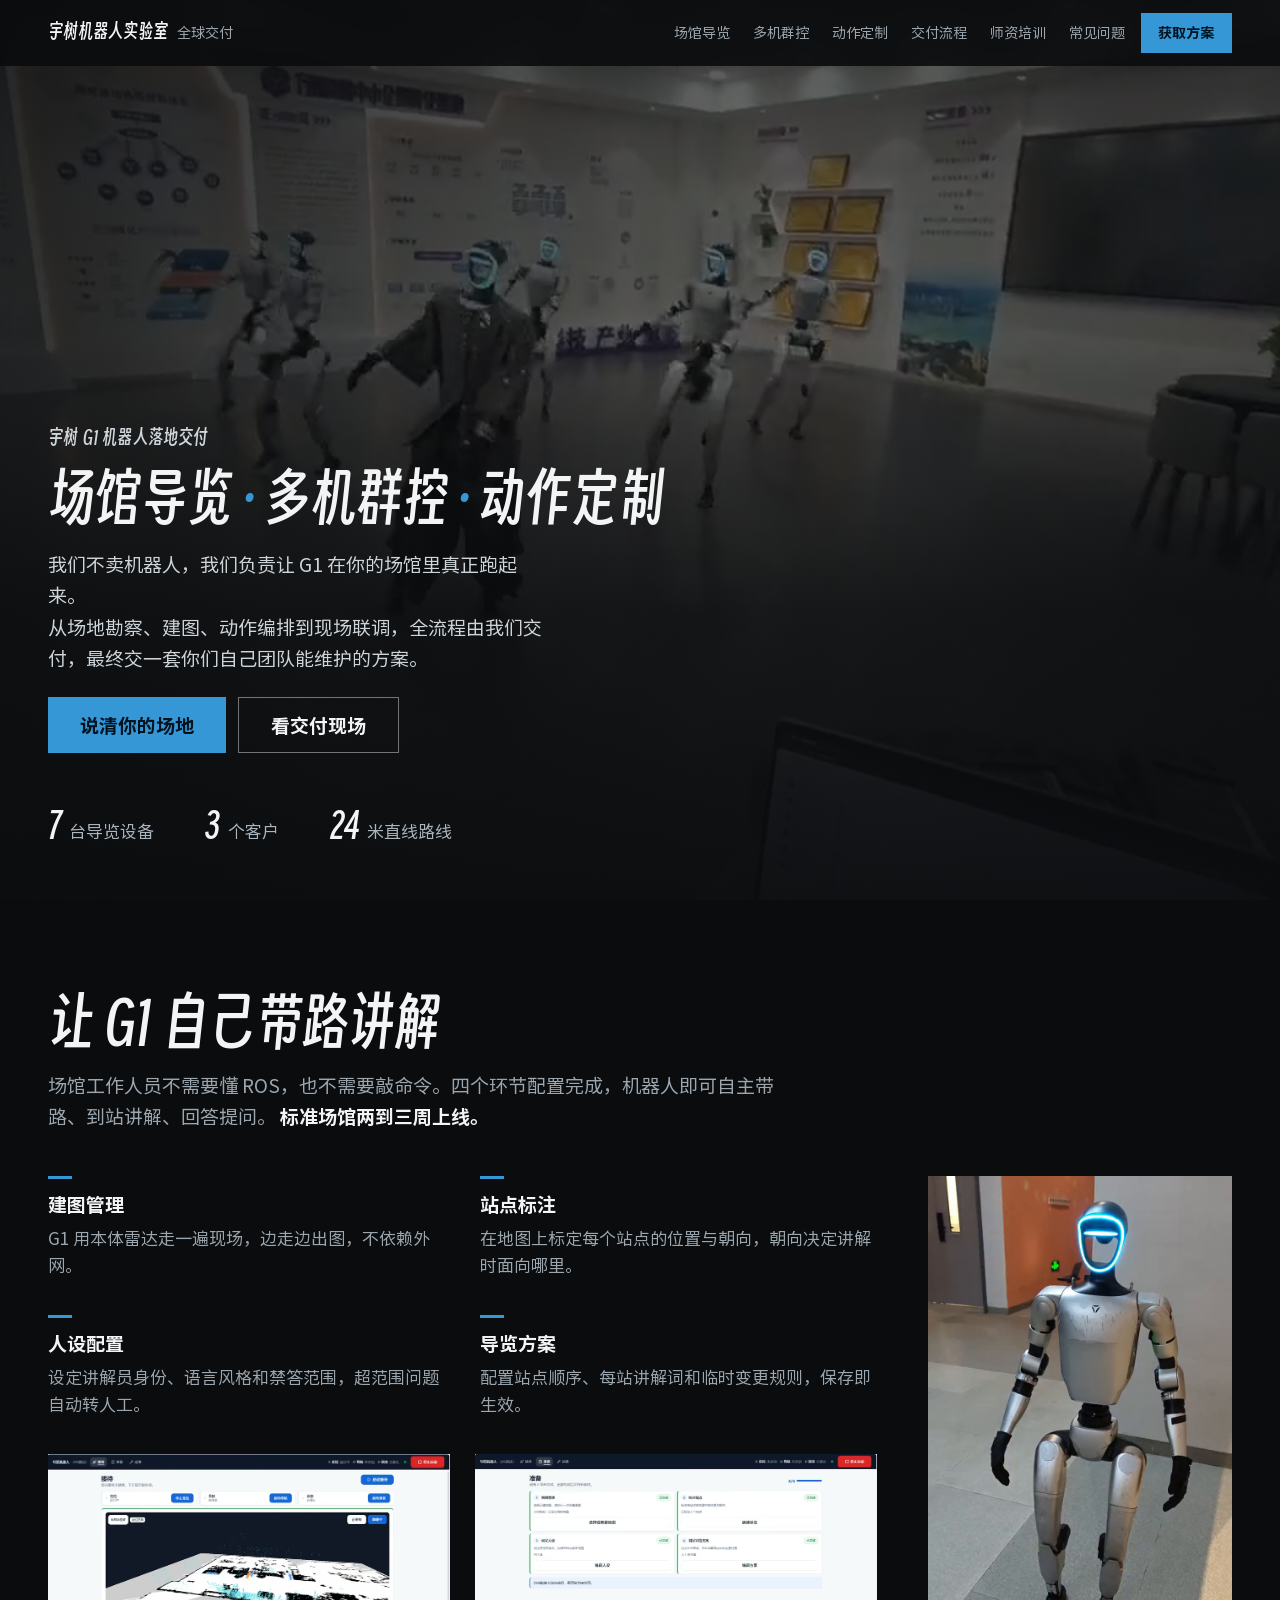
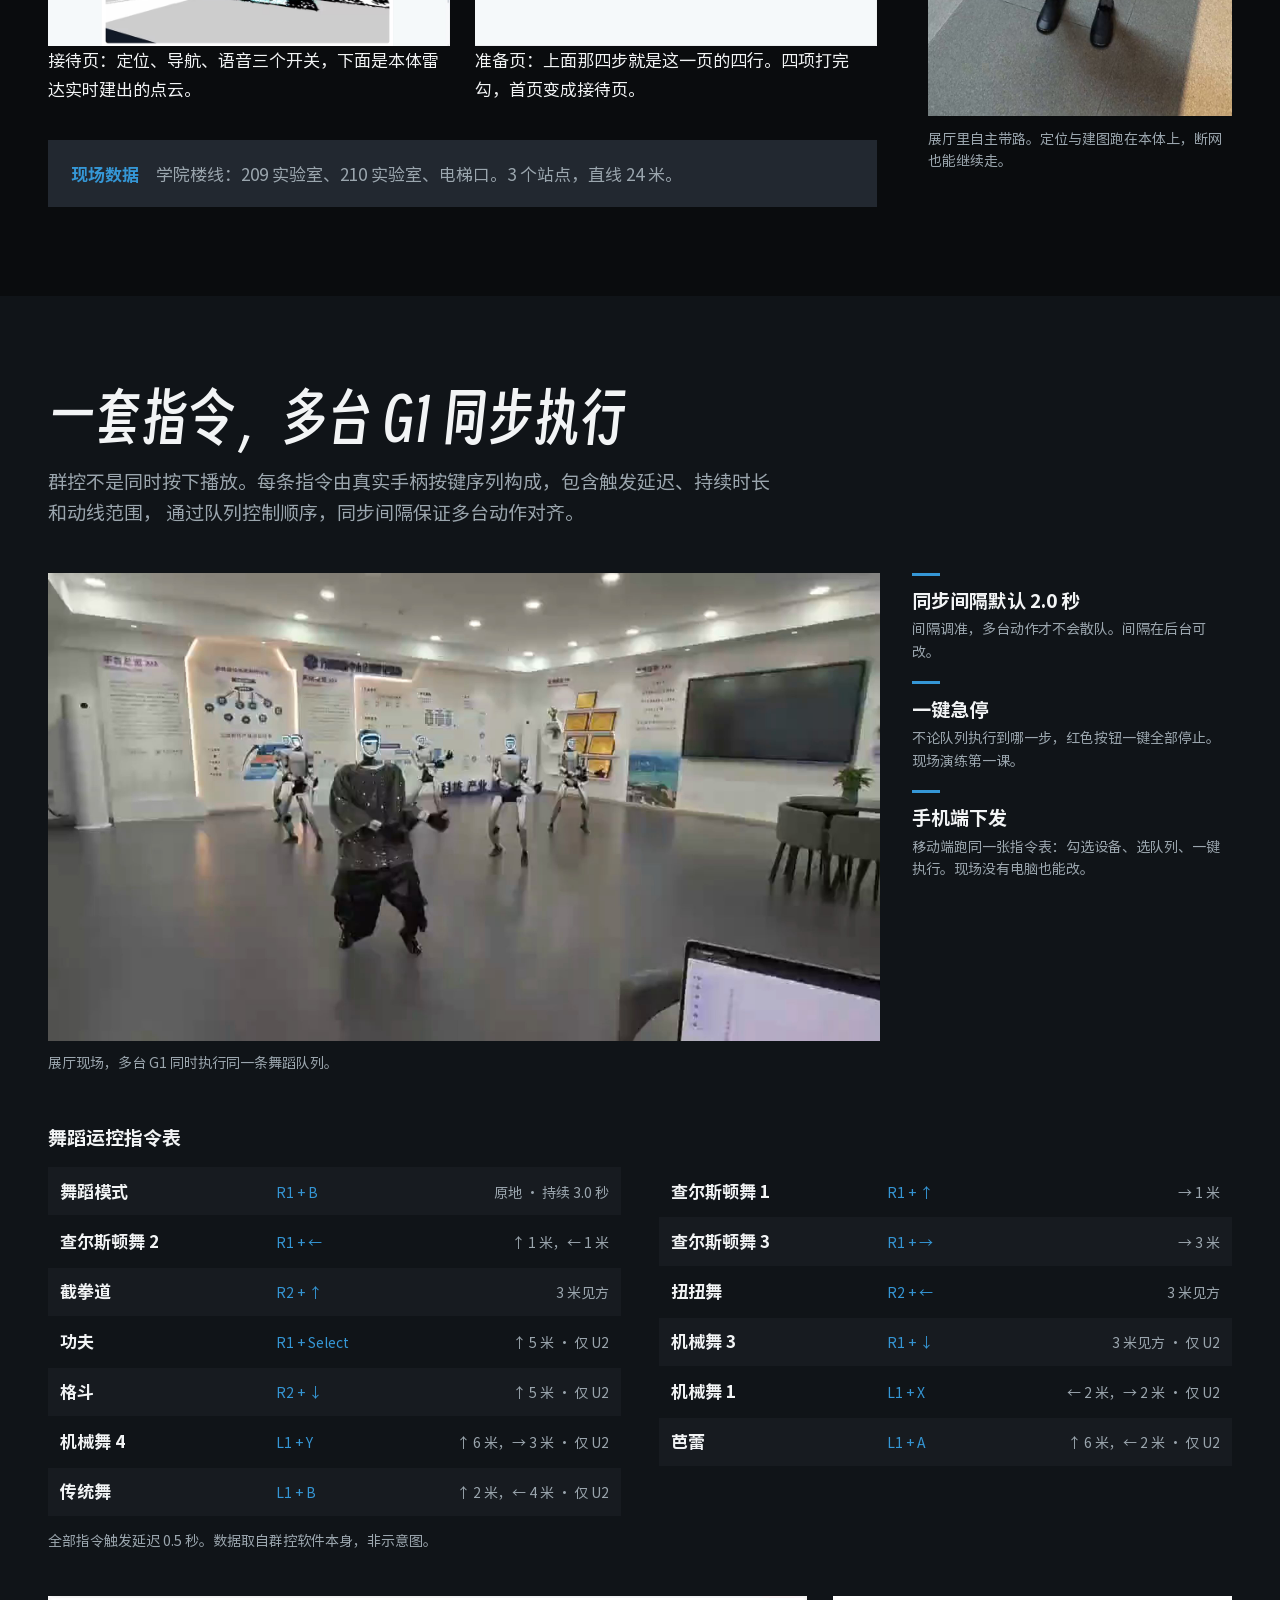
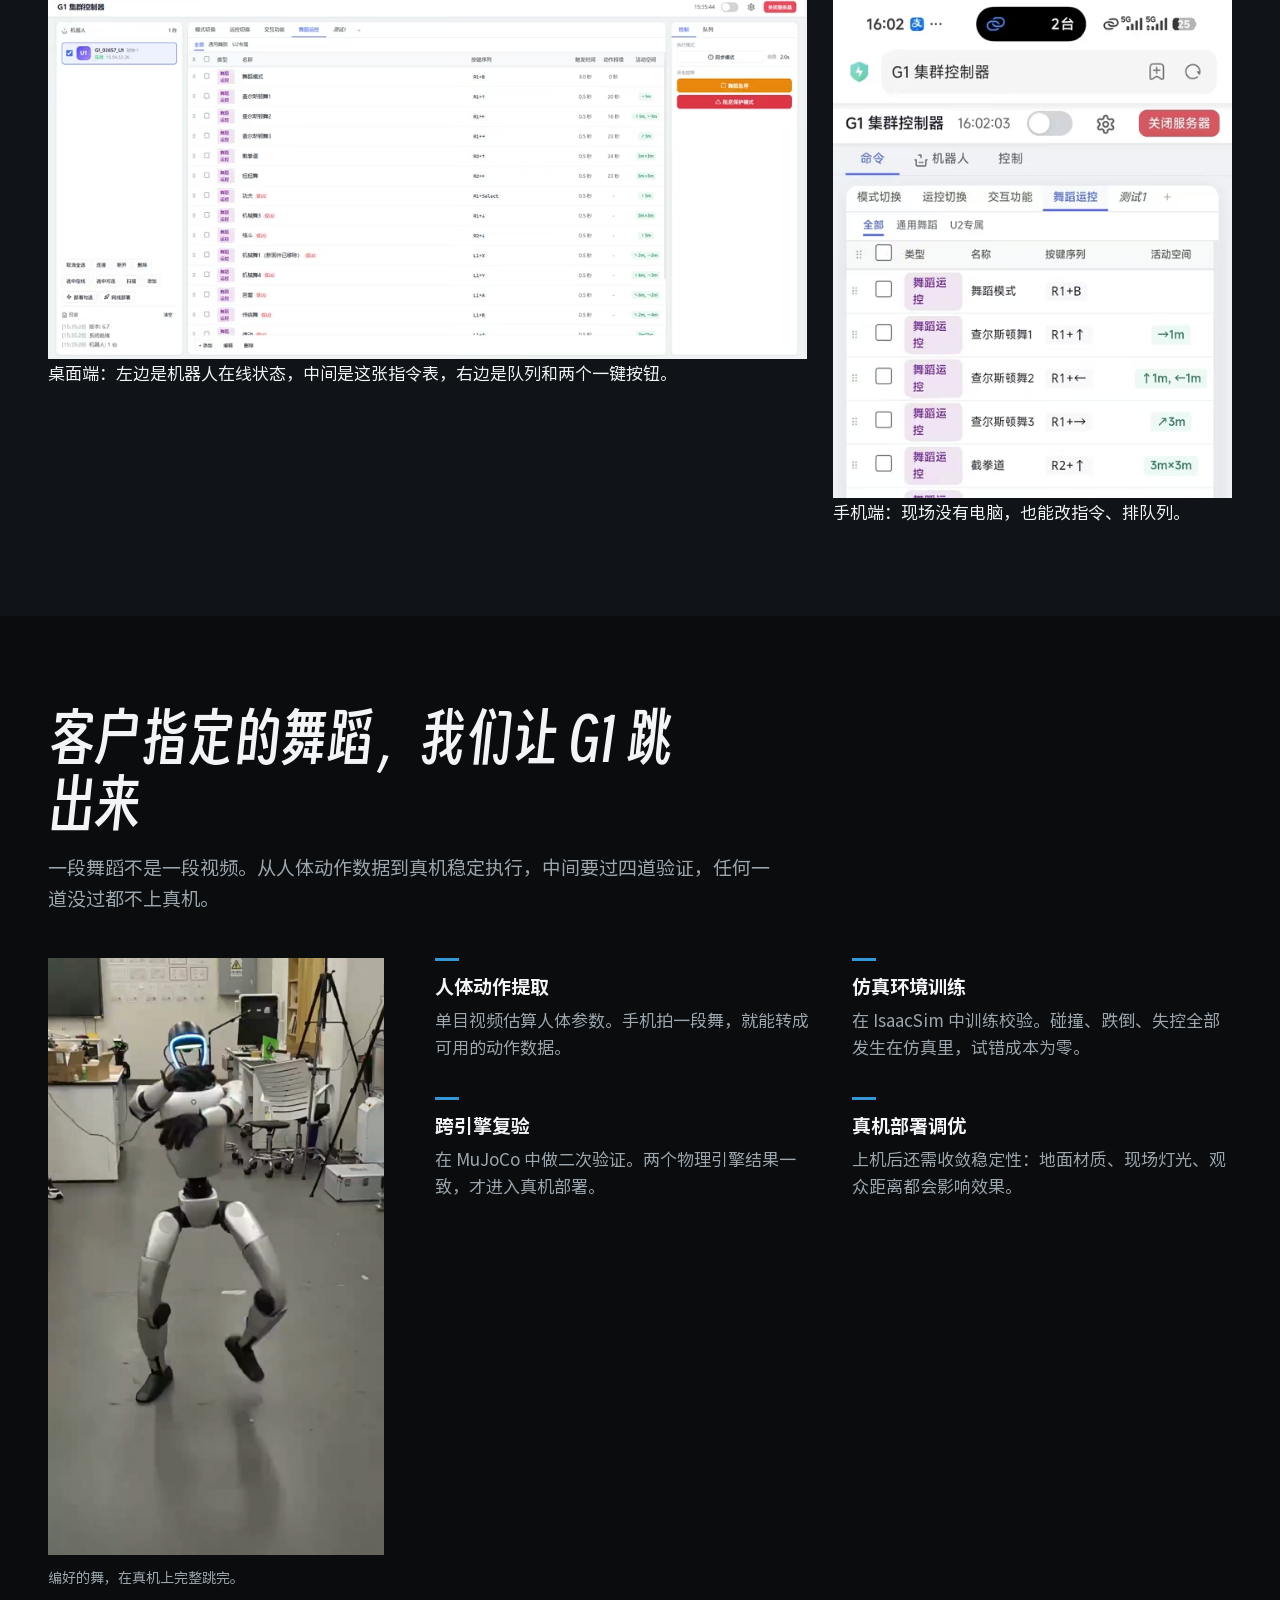
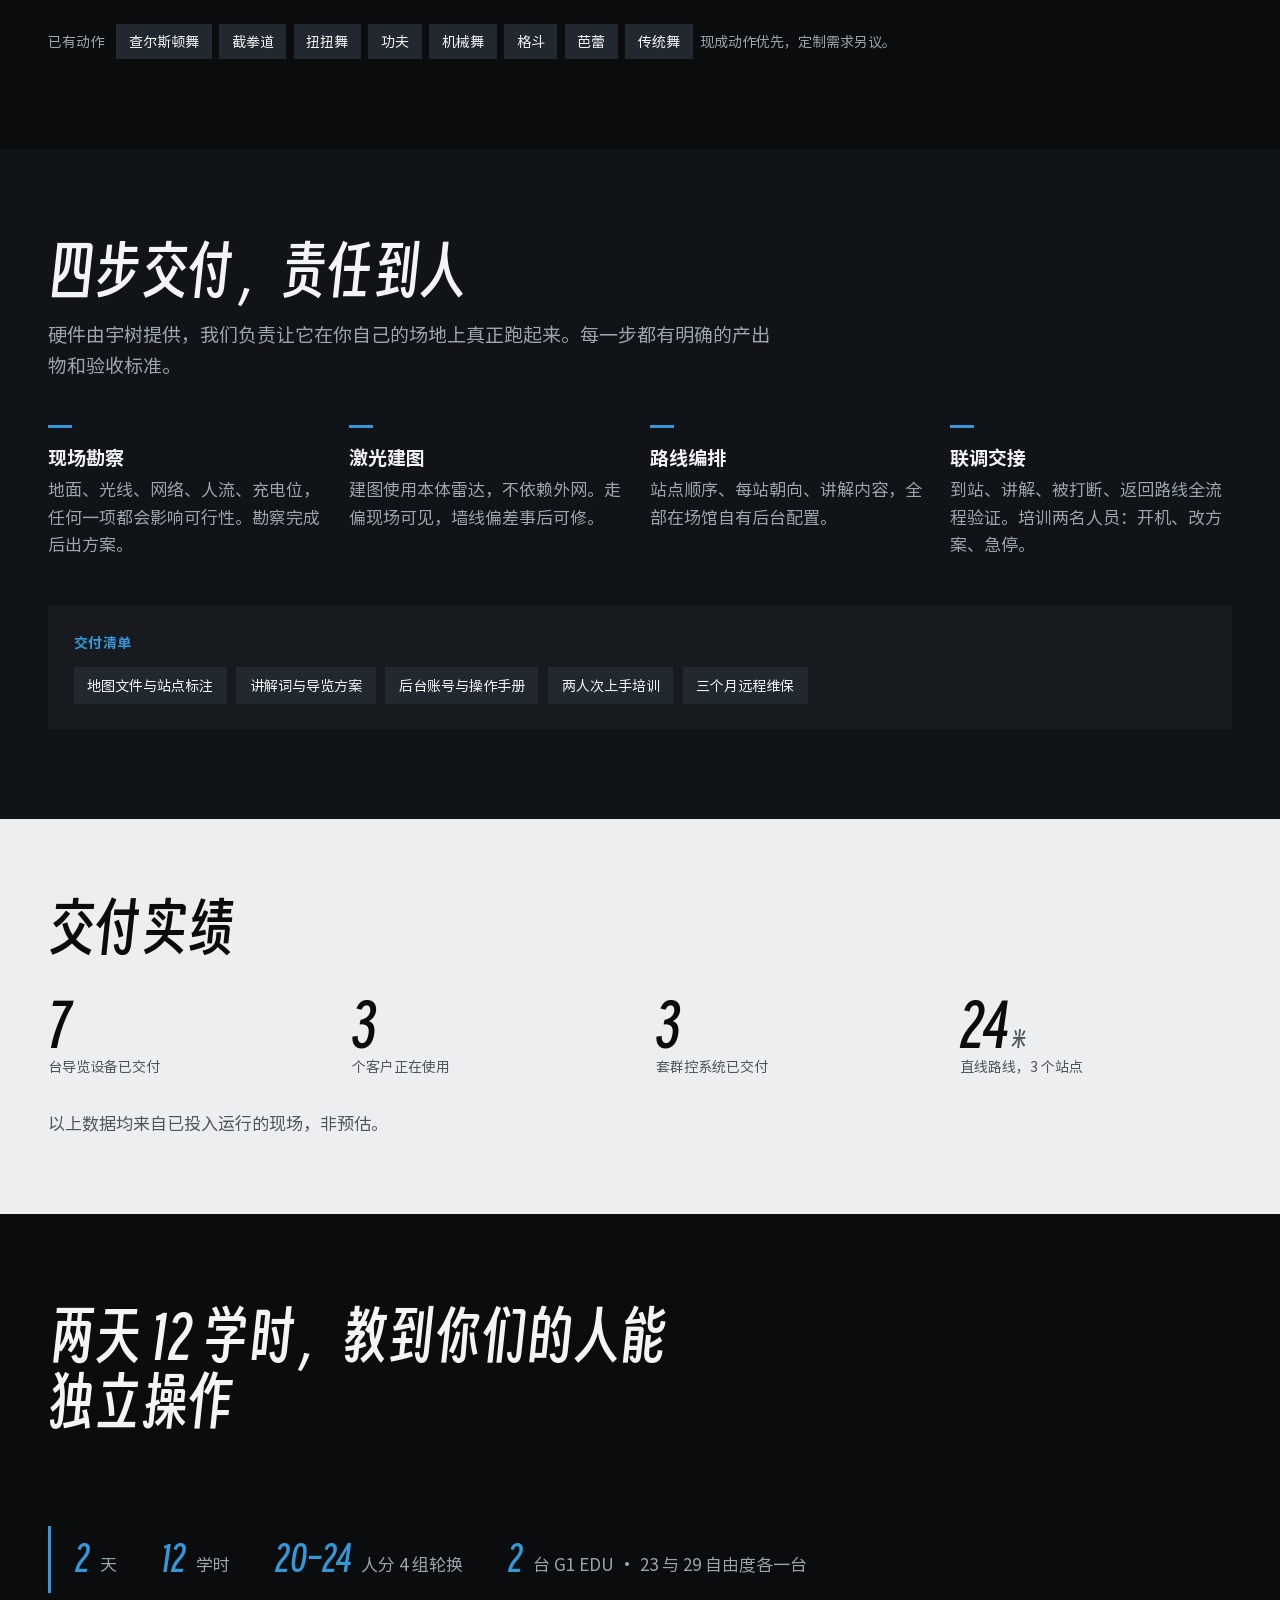
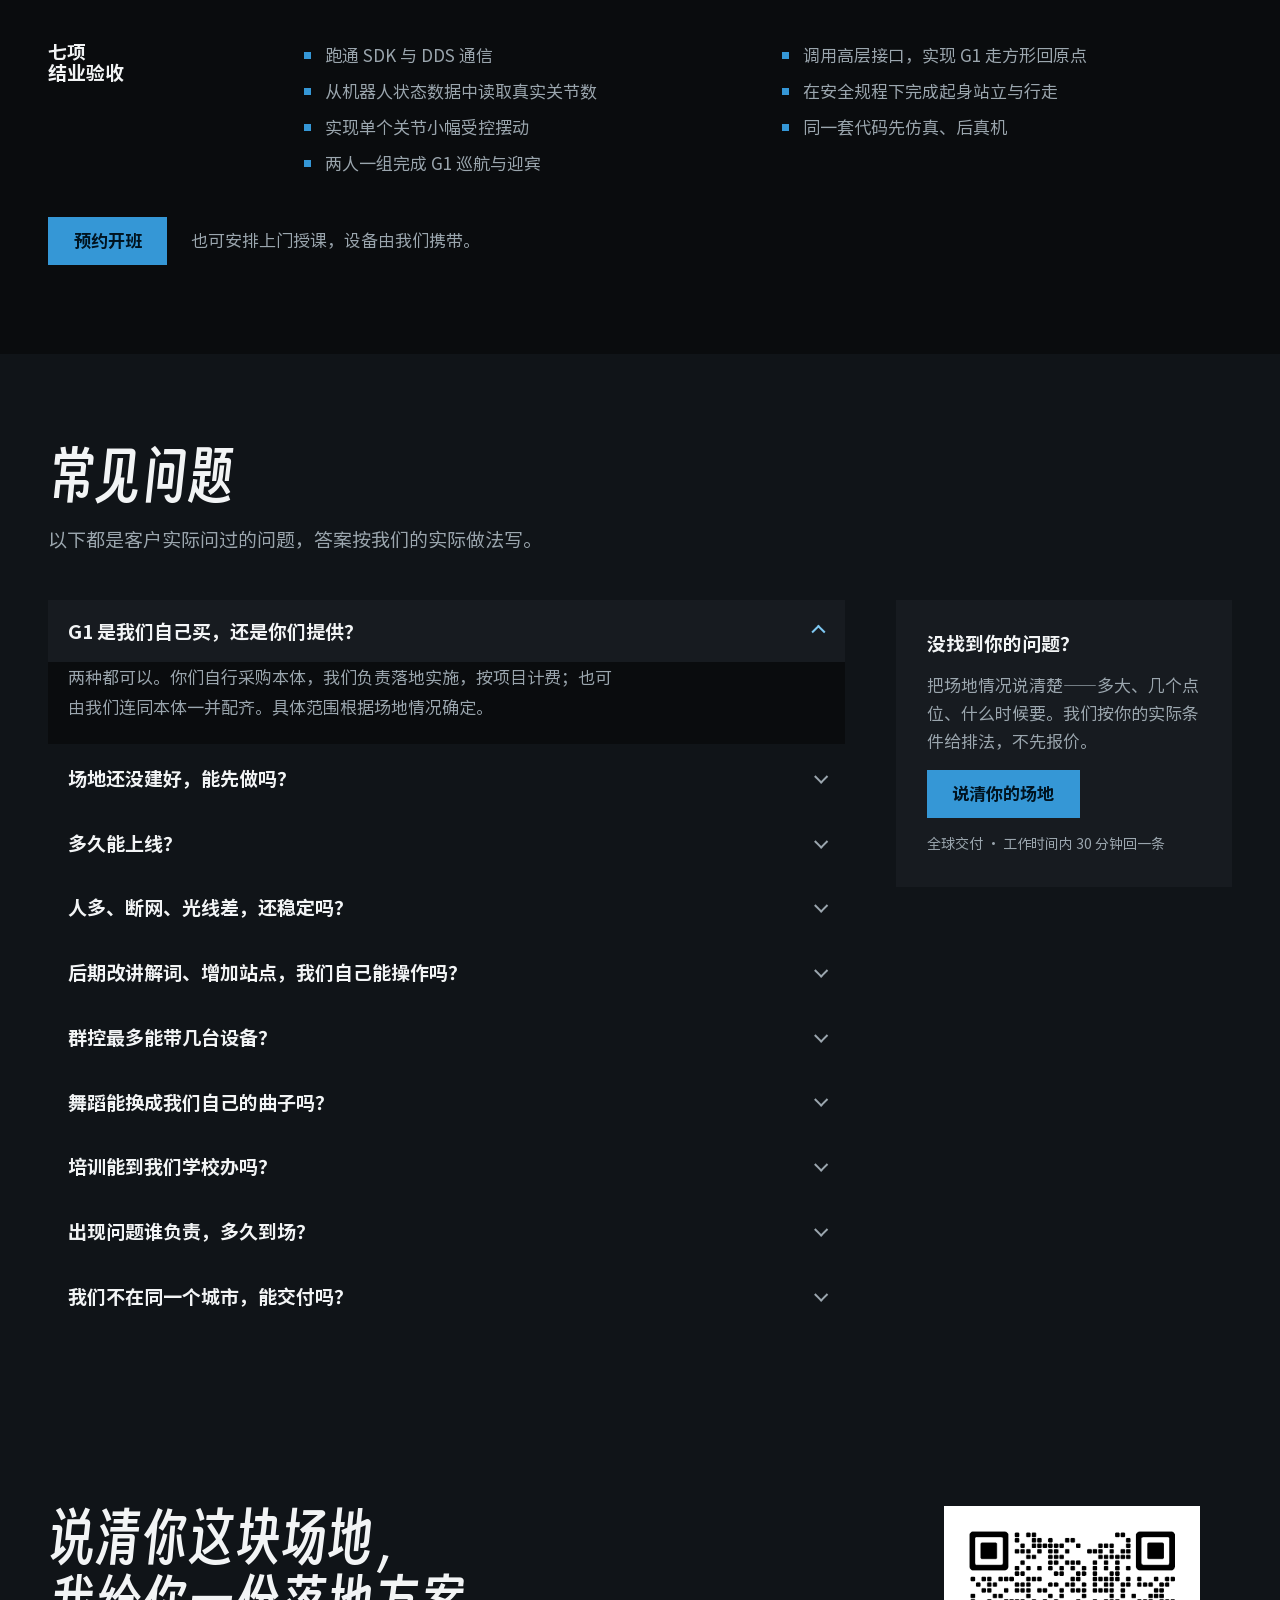
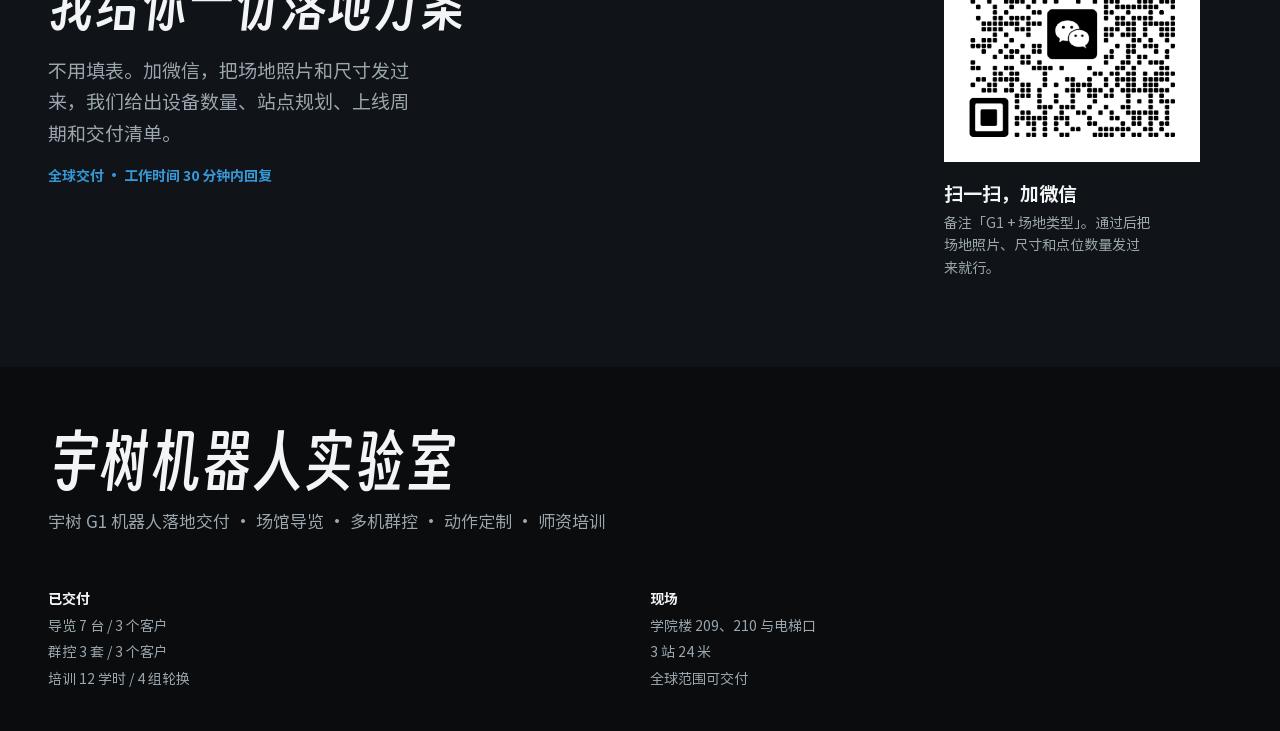
==== commit 81b30e17: "修：导览区块布局——左栏内容量配不上竖版视频，中间空一大块 竖版视频 19rem 撑出 540px 高，而左栏只有四步 + 一行现场数据（约 250px）， 中间留了 290px 的空洞。  - 把两" ====
--- a/index.html
+++ b/index.html
@@ -113,6 +113,24 @@
         </li>
         </ol>
 
+        <div class="shots2">
+          <figure class="shot">
+            <picture>
+              <source type="image/avif" srcset="assets/img/ui/navi-home-960.avif 960w, assets/img/ui/navi-home-1913.avif 1913w" sizes="(max-width:760px) 92vw, 48vw">
+              <source type="image/webp" srcset="assets/img/ui/navi-home-960.webp 960w, assets/img/ui/navi-home-1913.webp 1913w" sizes="(max-width:760px) 92vw, 48vw">
+              <img src="assets/img/ui/navi-home-960.jpg" alt="导览机器人接待页：定位、导航、语音三个开关，下面是本体雷达建出的三维点云地图" width="1913" height="914" loading="lazy">
+            </picture>
+            <figcaption>接待页：定位、导航、语音三个开关，下面是本体雷达实时建出的点云。</figcaption>
+          </figure>
+          <figure class="shot">
+            <picture>
+              <source type="image/avif" srcset="assets/img/ui/navi-prep-960.avif 960w, assets/img/ui/navi-prep-1915.avif 1915w" sizes="(max-width:760px) 92vw, 48vw">
+              <source type="image/webp" srcset="assets/img/ui/navi-prep-960.webp 960w, assets/img/ui/navi-prep-1915.webp 1915w" sizes="(max-width:760px) 92vw, 48vw">
+              <img src="assets/img/ui/navi-prep-960.jpg" alt="准备页：地图管理、标注站点、设定人设、制定导览方案四项全部已完成" width="1915" height="915" loading="lazy">
+            </picture>
+            <figcaption>准备页：上面那四步就是这一页的四行。四项打完勾，首页变成接待页。</figcaption>
+          </figure>
+        </div>
         <p class="factline">
           <b>现场数据</b>　学院楼线：209 实验室、210 实验室、电梯口。3 个站点，直线 24 米。
         </p>
@@ -128,24 +146,6 @@
         </figure>
       </div>
 
-      <div class="shots2">
-        <figure class="shot">
-          <picture>
-            <source type="image/avif" srcset="assets/img/ui/navi-home-960.avif 960w, assets/img/ui/navi-home-1913.avif 1913w" sizes="(max-width:760px) 92vw, 48vw">
-            <source type="image/webp" srcset="assets/img/ui/navi-home-960.webp 960w, assets/img/ui/navi-home-1913.webp 1913w" sizes="(max-width:760px) 92vw, 48vw">
-            <img src="assets/img/ui/navi-home-960.jpg" alt="导览机器人接待页：定位、导航、语音三个开关，下面是本体雷达建出的三维点云地图" width="1913" height="914" loading="lazy">
-          </picture>
-          <figcaption>接待页：定位、导航、语音三个开关，下面是本体雷达实时建出的点云。</figcaption>
-        </figure>
-        <figure class="shot">
-          <picture>
-            <source type="image/avif" srcset="assets/img/ui/navi-prep-960.avif 960w, assets/img/ui/navi-prep-1915.avif 1915w" sizes="(max-width:760px) 92vw, 48vw">
-            <source type="image/webp" srcset="assets/img/ui/navi-prep-960.webp 960w, assets/img/ui/navi-prep-1915.webp 1915w" sizes="(max-width:760px) 92vw, 48vw">
-            <img src="assets/img/ui/navi-prep-960.jpg" alt="准备页：地图管理、标注站点、设定人设、制定导览方案四项全部已完成" width="1915" height="915" loading="lazy">
-          </picture>
-          <figcaption>准备页：上面那四步就是这一页的四行。四项打完勾，首页变成接待页。</figcaption>
-        </figure>
-      </div>
     </div>
   </section>
 
--- a/assets/css/site.css
+++ b/assets/css/site.css
@@ -808,15 +808,16 @@
 /* ---------- 导览区块：竖版真机视频在右，四步在左（与动作区块左右镜像）---------- */
 .navi-grid {
   display: grid;
-  grid-template-columns: minmax(0, 1fr) minmax(0, 22rem);
+  grid-template-columns: minmax(0, 1fr) minmax(0, 19rem);
   gap: clamp(1.5rem, 4vw, 3.5rem);
-  align-items: start;
+  align-items: stretch;      /* 左栏撑到与视频同高，底边才对得齐 */
 }
 .navi-left {
   display: grid;
   gap: clamp(1.5rem, 3vw, 2.25rem);
   align-content: start;
 }
+.navi-left .shots2 { margin-top: 0; }
 .navi-left .steps4 { margin-bottom: 0; }
 .navi-video > video {
   display: block;
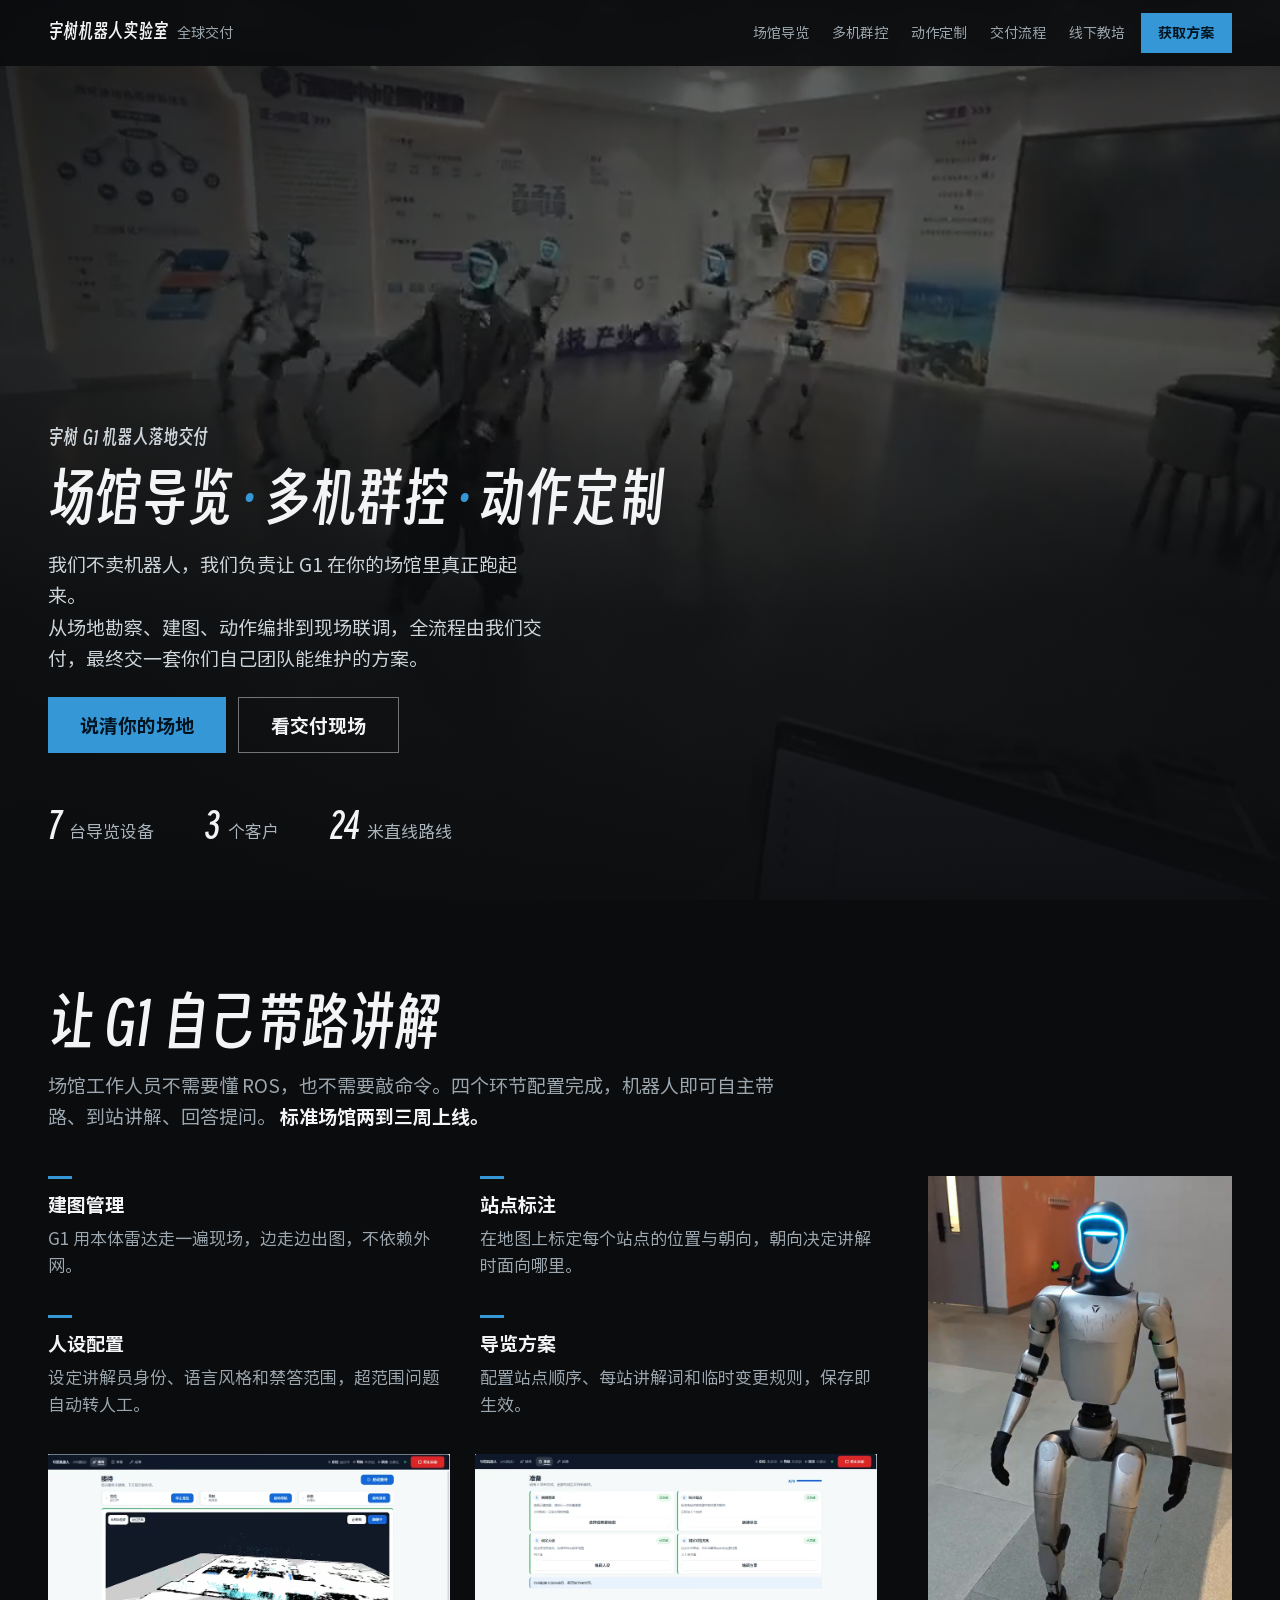
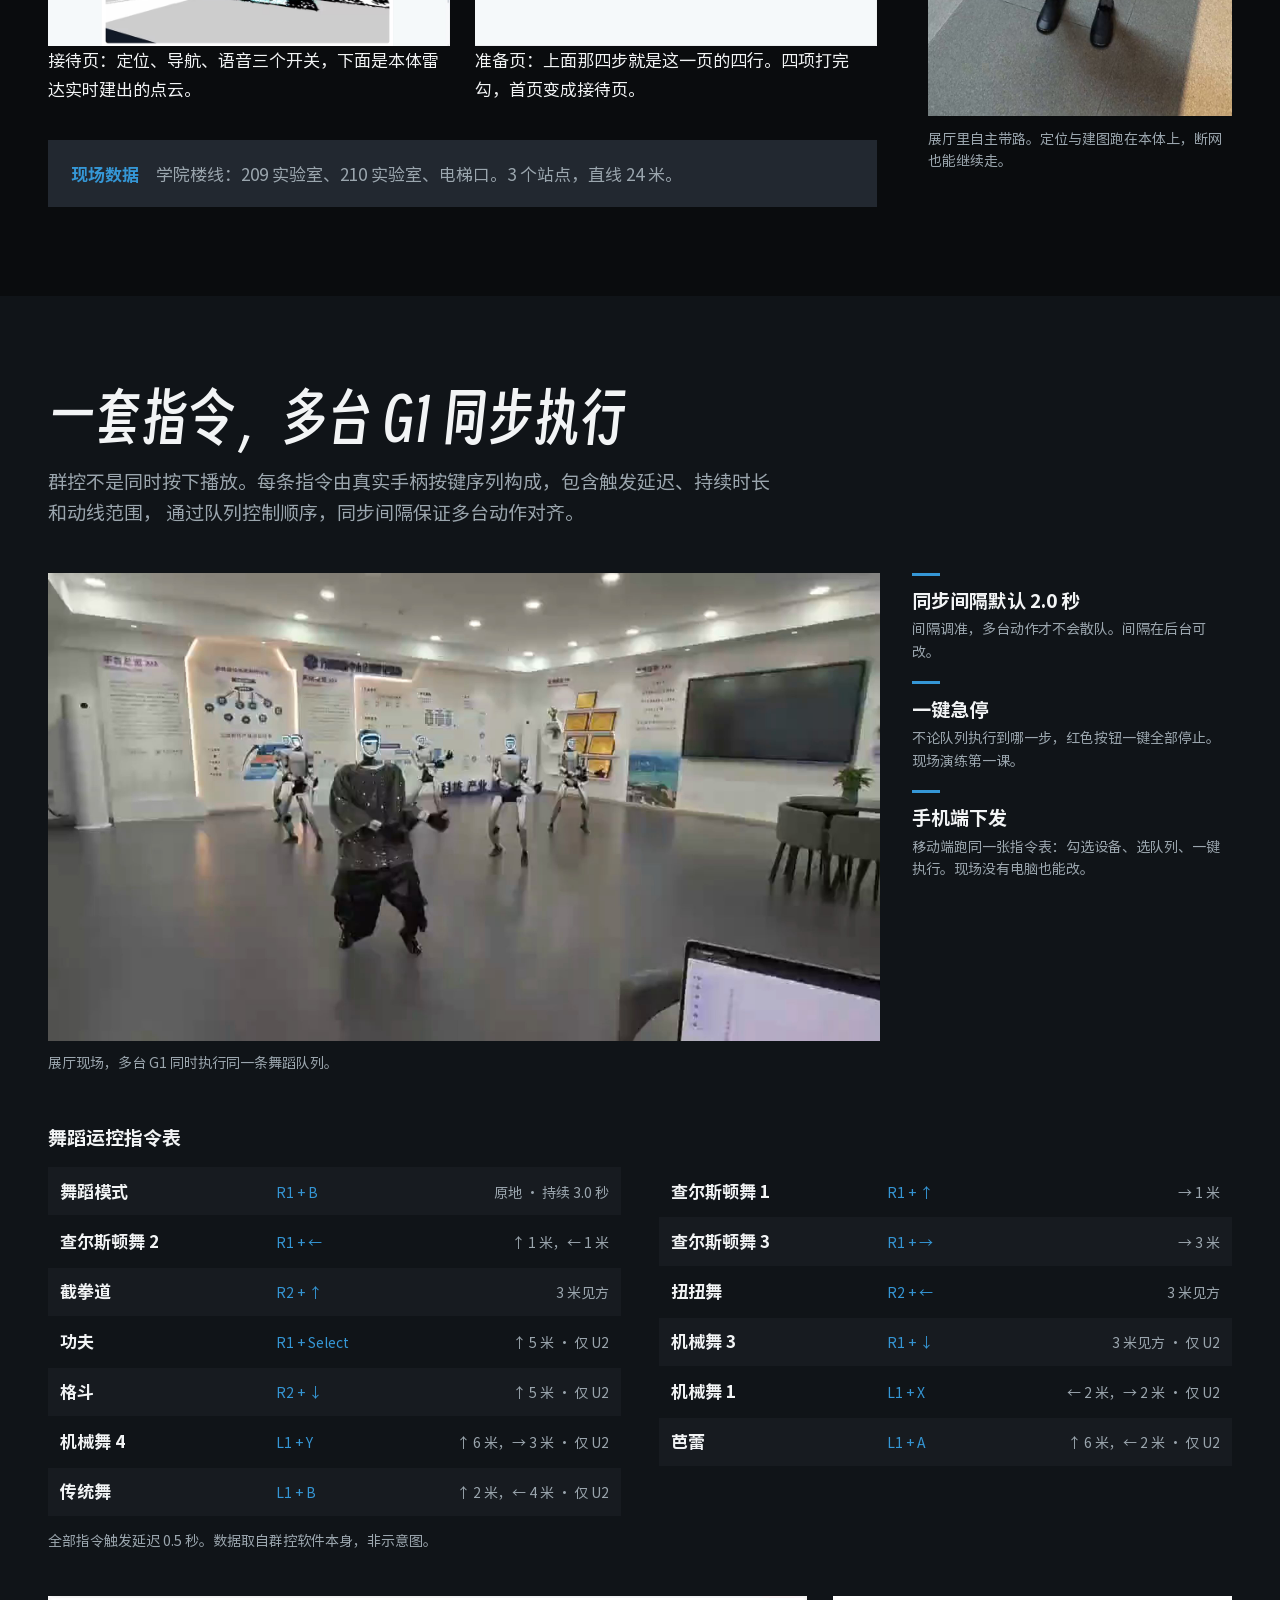
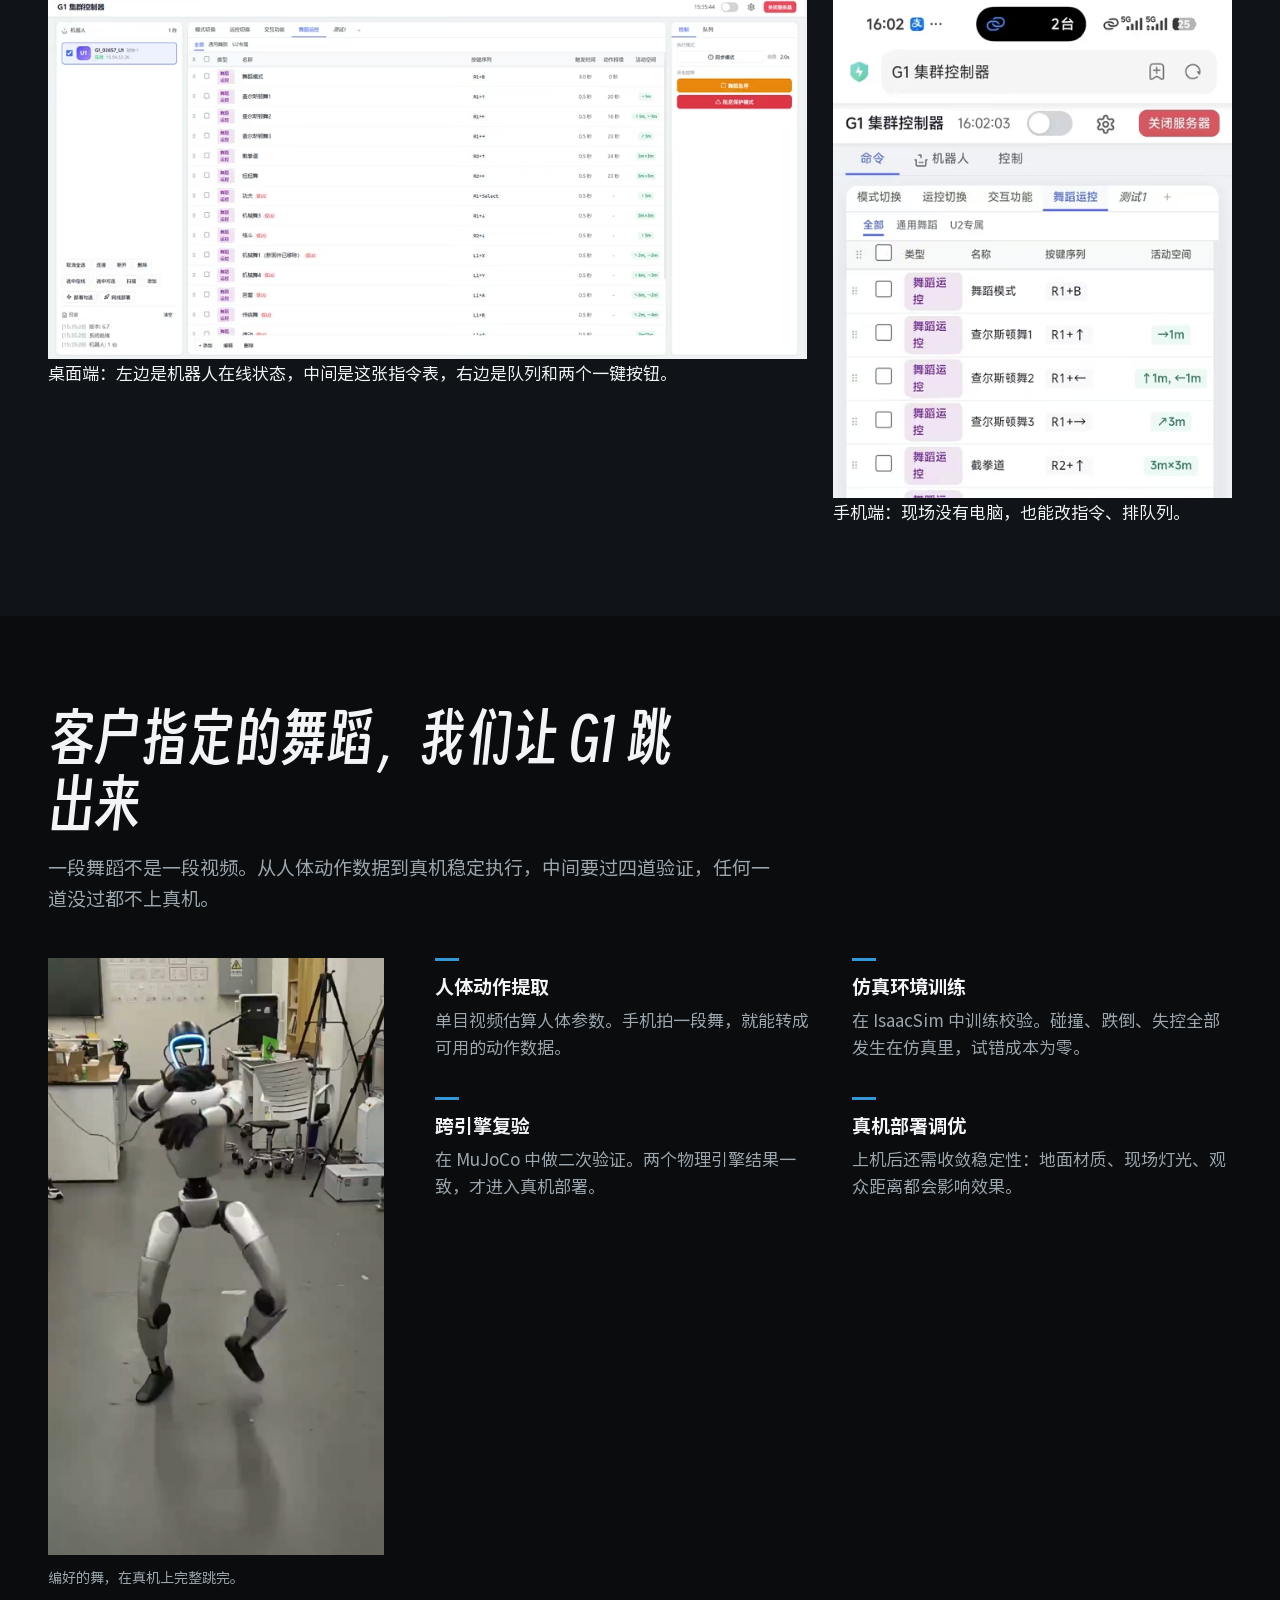
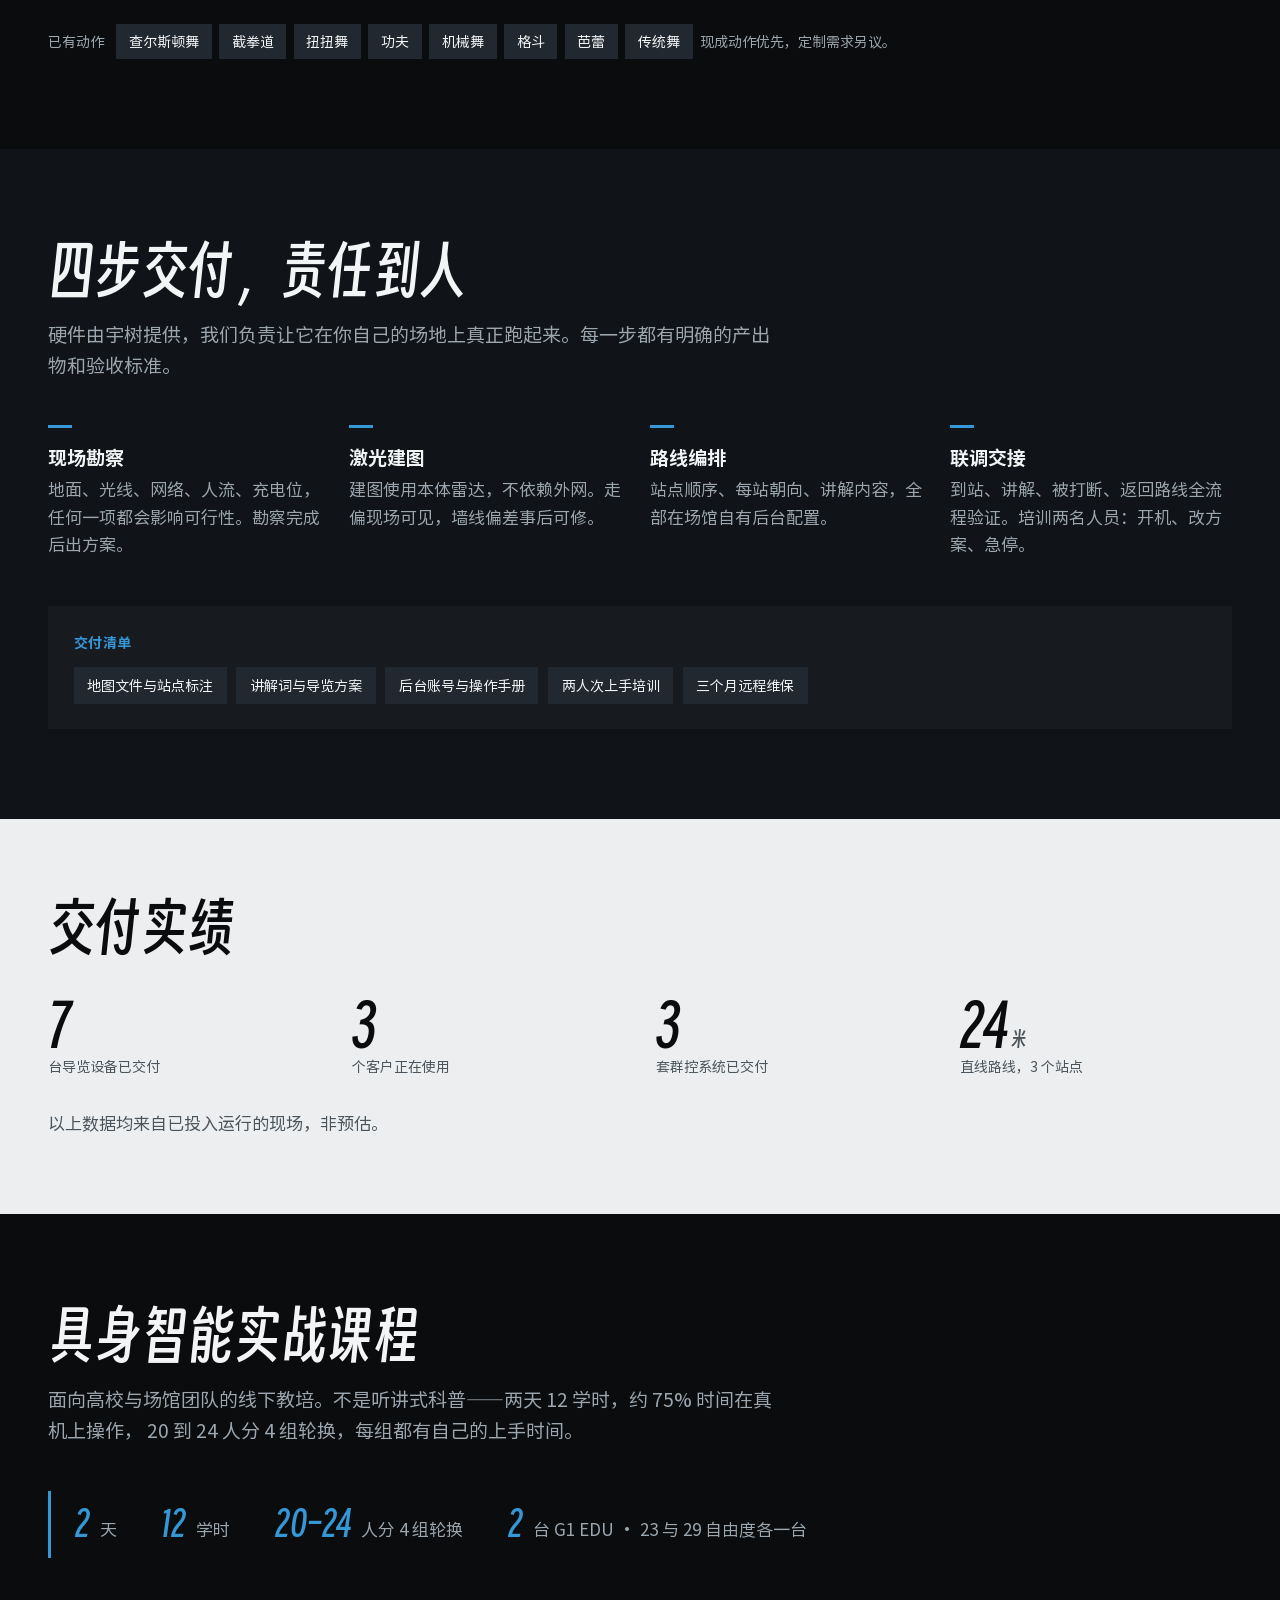
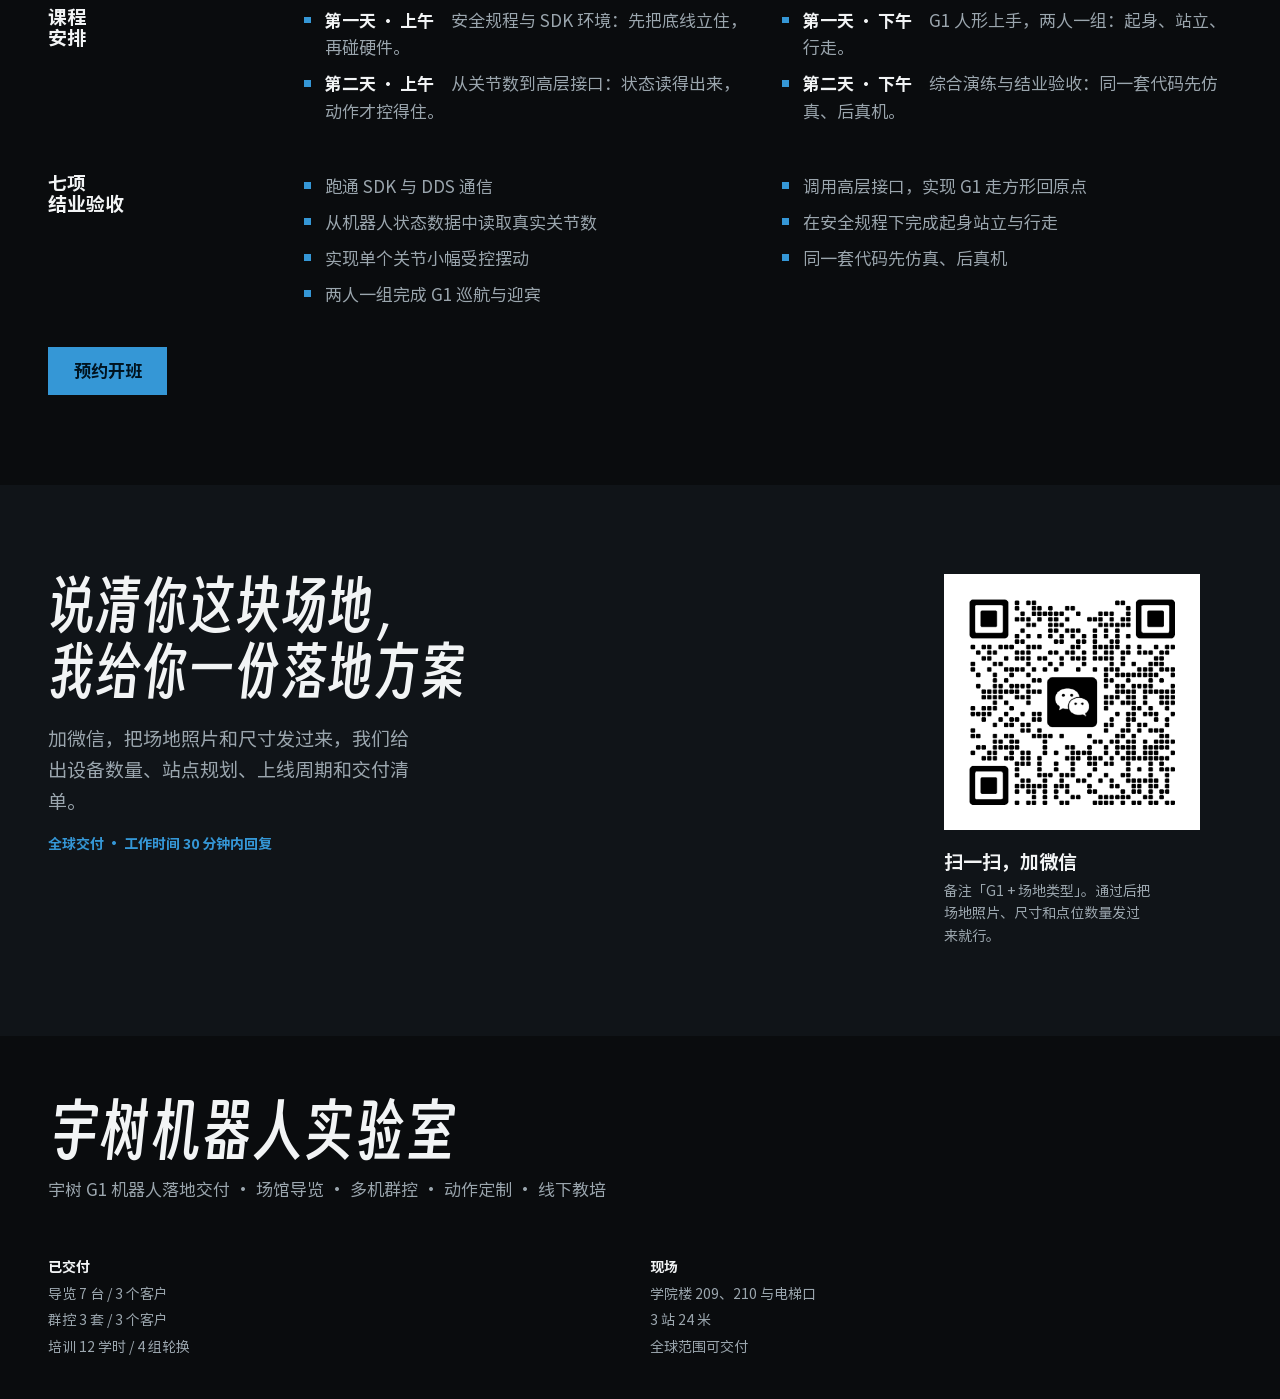
==== commit 2fafa81a: "第四轮：删常见问题栏目 / 课程改成「具身智能实战课程」/ 师资培训→线下教培 - 删掉整个常见问题栏目（导航项、section、.faq-* CSS 约 2KB、JS 单开互斥 20 行） - 课程" ====
--- a/index.html
+++ b/index.html
@@ -4,8 +4,8 @@
 <meta charset="UTF-8">
 <meta name="viewport" content="width=device-width, initial-scale=1">
 <title>宇树机器人实验室 · 宇树 G1 机器人落地交付｜场馆导览 · 多机群控 · 动作定制</title>
-<meta name="description" content="宇树 G1 机器人落地交付服务商。场馆导览、多机群控、动作定制、师资培训。已交付导览 7 台 / 3 个客户，群控 3 套。全球范围可交付，勘察与交接可到场。">
-<meta name="keywords" content="宇树G1,人形机器人,场馆导览,多机群控,机器人二次开发,动作定制,机器人全球交付,师资培训">
+<meta name="description" content="宇树 G1 机器人落地交付服务商。场馆导览、多机群控、动作定制、线下教培。已交付导览 7 台 / 3 个客户，群控 3 套。全球范围可交付，勘察与交接可到场。">
+<meta name="keywords" content="宇树G1,人形机器人,场馆导览,多机群控,机器人二次开发,动作定制,机器人全球交付,线下教培">
 <meta name="theme-color" content="#0a0c0e">
 <meta property="og:type" content="website">
 <meta property="og:title" content="宇树机器人实验室 · 宇树 G1 机器人落地交付">
@@ -34,8 +34,7 @@
     <a href="#group">多机群控</a>
     <a href="#chain">动作定制</a>
     <a href="#deliver">交付流程</a>
-    <a href="#course">师资培训</a>
-    <a href="#faq">常见问题</a>
+    <a href="#course">线下教培</a>
   </nav>
   <a class="btn btn-led btn-bar" href="assets/img/wechat-qr.png" data-wx>获取方案</a>
 </header>
@@ -359,14 +358,15 @@
   </section>
 
   <!-- ============================================================
-       六 · 师资培训
+       六 · 线下教培
        ============================================================ -->
   <section class="sec" id="course" aria-labelledby="course-title">
     <div class="wrap">
       <div class="sec-head">
-        <h2 class="h" id="course-title">两天 12 学时，教到你们的人能独立操作</h2>
+        <h2 class="h" id="course-title">具身智能实战课程</h2>
         <p class="lead">
-          不是听讲式科普。两天 12 学时，约 75% 时间在真机上操作，20 到 24 人分 4 组轮换。
+          面向高校与场馆团队的线下教培。不是听讲式科普——两天 12 学时，约 75% 时间在真机上操作，
+          20 到 24 人分 4 组轮换，每组都有自己的上手时间。
         </p>
       </div>
 
@@ -376,6 +376,16 @@
         <span><b>20–24</b> 人分 4 组轮换</span>
         <span><b>2</b> 台 G1 EDU · 23 与 29 自由度各一台</span>
       </p>
+
+      <div class="goals">
+        <p class="goals-k">课程<br>安排</p>
+        <ol class="goals-list">
+          <li><b>第一天 · 上午</b>　安全规程与 SDK 环境：先把底线立住，再碰硬件。</li>
+          <li><b>第一天 · 下午</b>　G1 人形上手，两人一组：起身、站立、行走。</li>
+          <li><b>第二天 · 上午</b>　从关节数到高层接口：状态读得出来，动作才控得住。</li>
+          <li><b>第二天 · 下午</b>　综合演练与结业验收：同一套代码先仿真、后真机。</li>
+        </ol>
+      </div>
 
       <div class="goals">
         <p class="goals-k">七项<br>结业验收</p>
@@ -392,73 +402,7 @@
 
       <div class="caution">
         <a class="btn btn-led" href="assets/img/wechat-qr.png" data-wx>预约开班</a>
-        <span class="caution-note">也可安排上门授课，设备由我们携带。</span>
-      </div>
-    </div>
-  </section>
-
-  <!-- ============================================================
-       七 · 常见问题
-       ============================================================ -->
-  <section class="sec sec-alt" id="faq" aria-labelledby="faq-title">
-    <div class="wrap">
-      <div class="sec-head">
-        <h2 class="h" id="faq-title">常见问题</h2>
-        <p class="lead">以下都是客户实际问过的问题，答案按我们的实际做法写。</p>
-      </div>
-
-      <div class="faq-grid">
-      <div class="faq-list">
-        <details class="faq-item" open>
-          <summary>G1 是我们自己买，还是你们提供？</summary>
-          <p>两种都可以。你们自行采购本体，我们负责落地实施，按项目计费；也可由我们连同本体一并配齐。具体范围根据场地情况确定。</p>
-        </details>
-        <details class="faq-item">
-          <summary>场地还没建好，能先做吗？</summary>
-          <p>可以。先做勘察和建图，等场地成型后再定站点。建议在装修阶段就介入，装修完成后再进场会导致点位全部重做。</p>
-        </details>
-        <details class="faq-item">
-          <summary>多久能上线？</summary>
-          <p>标准场馆约两到三周：勘察与建图一周，点位配置、讲解词与联调一周，现场交接两到三天。演出类项目按出片周期计算，通常三到四周。</p>
-        </details>
-        <details class="faq-item">
-          <summary>人多、断网、光线差，还稳定吗？</summary>
-          <p>建图与定位运行在本体上，不依赖外网；讲解使用本地语音服务。断网情况下仍可继续带路，讲解功能受限，具体以现场实测结果为准。</p>
-        </details>
-        <details class="faq-item">
-          <summary>后期改讲解词、增加站点，我们自己能操作吗？</summary>
-          <p>可以。场馆自有后台即可修改站点和讲解词，保存后立即生效，语音下一次播报即为新内容。</p>
-        </details>
-        <details class="faq-item">
-          <summary>群控最多能带几台设备？</summary>
-          <p>一套群控服务支持多台设备，在界面勾选后队列一次下发。实际数量受现场无线网络环境限制，需勘察实测后确定。</p>
-        </details>
-        <details class="faq-item">
-          <summary>舞蹈能换成我们自己的曲子吗？</summary>
-          <p>可以。动作按按键与时间编排，节拍匹配即可修改；节拍不匹配需重新编排，另行计费。</p>
-        </details>
-        <details class="faq-item">
-          <summary>培训能到我们学校办吗？</summary>
-          <p>可以，设备由我们携带。需要一间能容纳两台 G1 行走的场地，走廊也可。</p>
-        </details>
-        <details class="faq-item">
-          <summary>出现问题谁负责，多久到场？</summary>
-          <p>交付含三个月维保：远程查看日志当天响应，到场时间按距离在合同中约定。设备属校方或自有资产，损坏责任划分建议写入合同。</p>
-        </details>
-        <details class="faq-item">
-          <summary>我们不在同一个城市，能交付吗？</summary>
-          <p>项目按全球范围安排：场地勘察、建图标注、联调与交接可以到场，其余环节远程完成。差旅与到场次数按项目写进合同。</p>
-        </details>
-      
-      </div>
-
-      <aside class="faq-aside">
-        <p class="faq-aside-k">没找到你的问题？</p>
-        <p class="faq-aside-d">把场地情况说清楚——多大、几个点位、什么时候要。我们按你的实际条件给排法，不先报价。</p>
-        <a class="btn btn-led" href="assets/img/wechat-qr.png" data-wx>说清你的场地</a>
-        <p class="faq-aside-meta">全球交付 · 工作时间内 30 分钟回一条</p>
-      </aside>
-    </div>
+      </div>
     </div>
   </section>
 
@@ -470,7 +414,7 @@
       <div class="contact-say">
         <h2 class="h" id="contact-title">说清你这块场地，<br>我给你一份落地方案</h2>
         <p class="contact-sub">
-          不用填表。加微信，把场地照片和尺寸发过来，我们给出设备数量、站点规划、上线周期和交付清单。
+          加微信，把场地照片和尺寸发过来，我们给出设备数量、站点规划、上线周期和交付清单。
         </p>
         <p class="contact-promise">全球交付 · 工作时间 30 分钟内回复</p>
       </div>
@@ -493,7 +437,7 @@
 <footer class="foot">
   <div class="wrap">
     <p class="foot-name">宇树机器人实验室</p>
-    <p class="foot-line">宇树 G1 机器人落地交付 · 场馆导览 · 多机群控 · 动作定制 · 师资培训</p>
+    <p class="foot-line">宇树 G1 机器人落地交付 · 场馆导览 · 多机群控 · 动作定制 · 线下教培</p>
     <div class="foot-cols foot-cols-plain">
       <div>
         <p class="foot-k">已交付</p>
--- a/assets/css/site.css
+++ b/assets/css/site.css
@@ -532,6 +532,10 @@
   line-height: 1.6;
   color: var(--soft);
 }
+.goals-list b {
+  color: var(--ink);          /* 课程安排里的日期标签 —— 深色底上必须用 ink，不是 paper-ink */
+  font-weight: 700;
+}
 .goals-list li::before {
   content: "";
   position: absolute;
@@ -548,70 +552,6 @@
   align-items: center;
   gap: 0.85rem 1.5rem;
   margin-top: clamp(1.75rem, 3.5vw, 2.5rem);
-}
-.caution-note { font-size: var(--t-base); color: var(--soft); }
-
-/* ================================================================
-   问答
-   ================================================================ */
-.faq-grid {
-  display: grid;
-  grid-template-columns: minmax(0, 1fr) 21rem;
-  gap: clamp(1.75rem, 4vw, 4rem);
-  align-items: start;
-}
-.faq-aside {
-  display: grid;
-  gap: 0.9rem;
-  justify-items: start;
-  padding: clamp(1.25rem, 2.4vw, 2rem);
-  background: var(--panel);
-  position: sticky;
-  top: 6rem;
-}
-.faq-aside-k { font-size: var(--t-md); font-weight: 700; line-height: 1.4; }
-.faq-aside-d { font-size: var(--t-base); line-height: 1.65; color: var(--soft); }
-.faq-aside-meta { font-size: var(--t-sm); color: var(--soft); }
-.faq-list { display: grid; gap: 2px; }
-.faq-item[open] { background: var(--ground); }
-.faq-item summary {
-  display: flex;
-  align-items: center;
-  gap: 1rem;
-  padding: 1.1rem clamp(1rem, 1.6vw, 1.35rem);
-  font-size: var(--t-md);
-  font-weight: 700;
-  line-height: 1.45;
-  cursor: pointer;
-  list-style: none;
-  transition: color var(--d-hover) linear, background-color var(--d-hover) linear;
-}
-.faq-item summary::-webkit-details-marker { display: none; }
-.faq-item summary::after {
-  content: "";
-  margin-left: auto;
-  flex: 0 0 auto;
-  width: 0.6rem;
-  height: 0.6rem;
-  border-right: 2px solid var(--soft);
-  border-bottom: 2px solid var(--soft);
-  transform: rotate(45deg) translateY(-0.12rem);
-  transition: transform var(--d-ui) var(--ease), border-color var(--d-hover) linear;
-}
-.faq-item summary:hover { color: var(--led-hot); background: var(--panel); }
-.faq-item summary:hover::after { border-color: var(--led-hot); }
-.faq-item[open] summary { background: var(--panel); }
-.faq-item[open] summary::after {
-  transform: rotate(-135deg) translateY(-0.12rem);
-  border-color: var(--led-hot);
-}
-.faq-item:not([open]) > p { display: none; }
-.faq-item p {
-  padding: 0 clamp(1rem, 1.6vw, 1.35rem) 1.4rem;
-  font-size: var(--t-base);
-  line-height: 1.75;
-  color: var(--soft);
-  max-width: 66ch;
 }
 
 /* ================================================================
@@ -797,10 +737,6 @@
   .goals { grid-template-columns: 1fr; }
   .goals-list { grid-template-columns: 1fr; }
 
-  .faq-grid { grid-template-columns: 1fr; }
-  .faq-aside { position: static; }
-  .faq-item summary { font-size: var(--t-base); padding: 0.95rem 1rem; }
-  .faq-item p { padding: 0 1rem 1.2rem; }
 
   .foot-cols { grid-template-columns: 1fr; }
 }
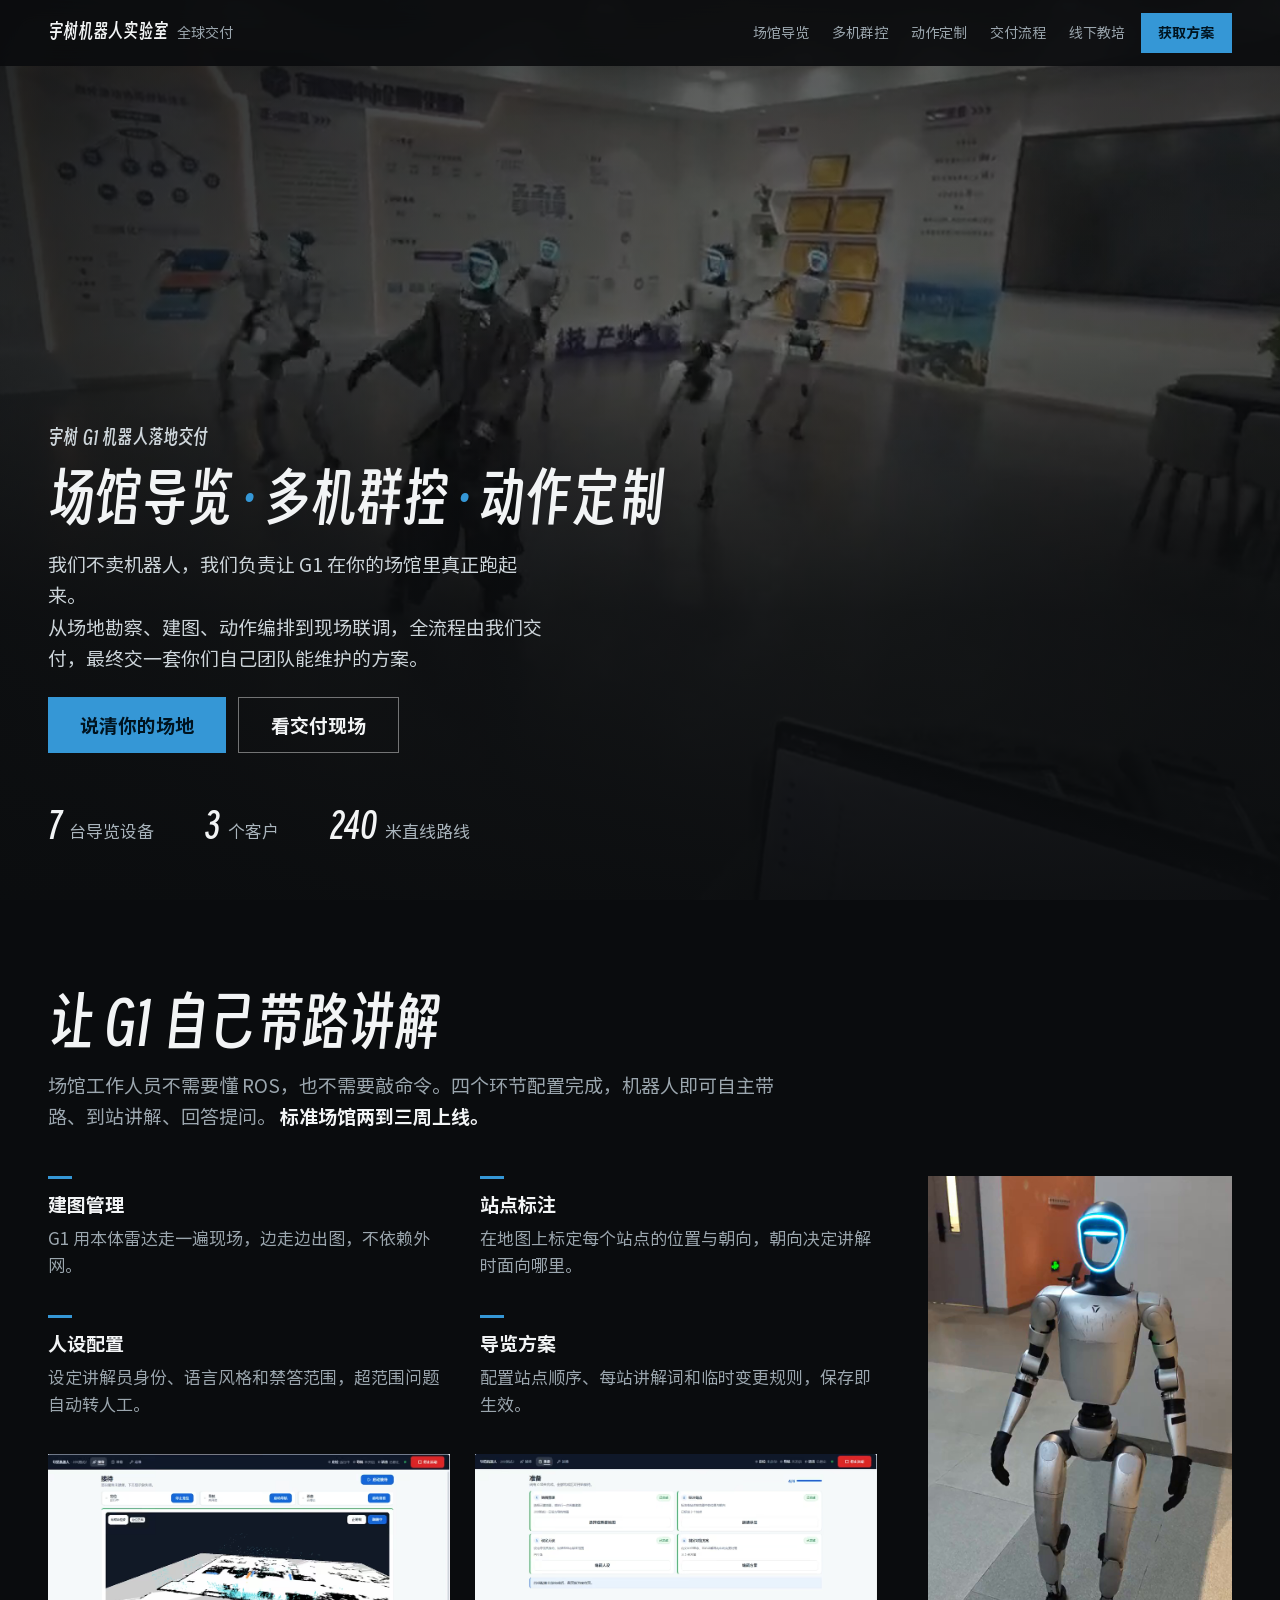
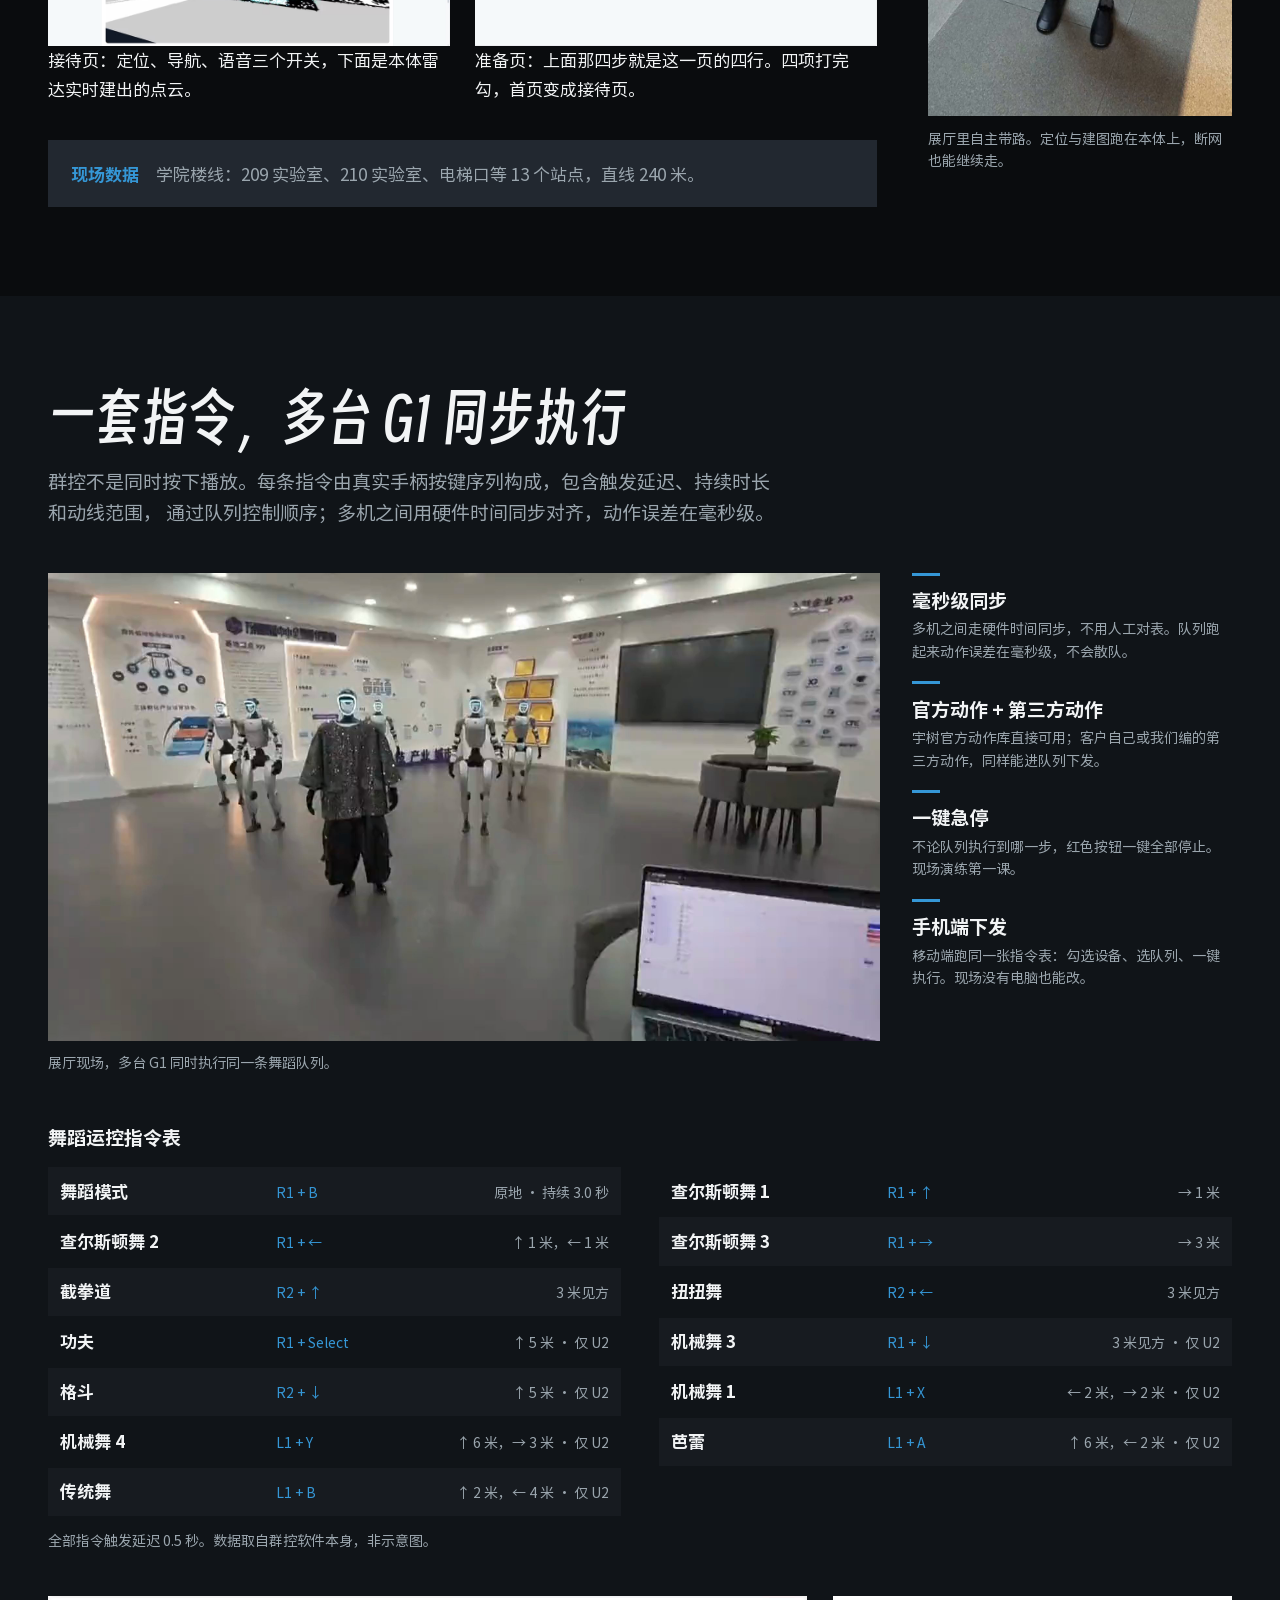
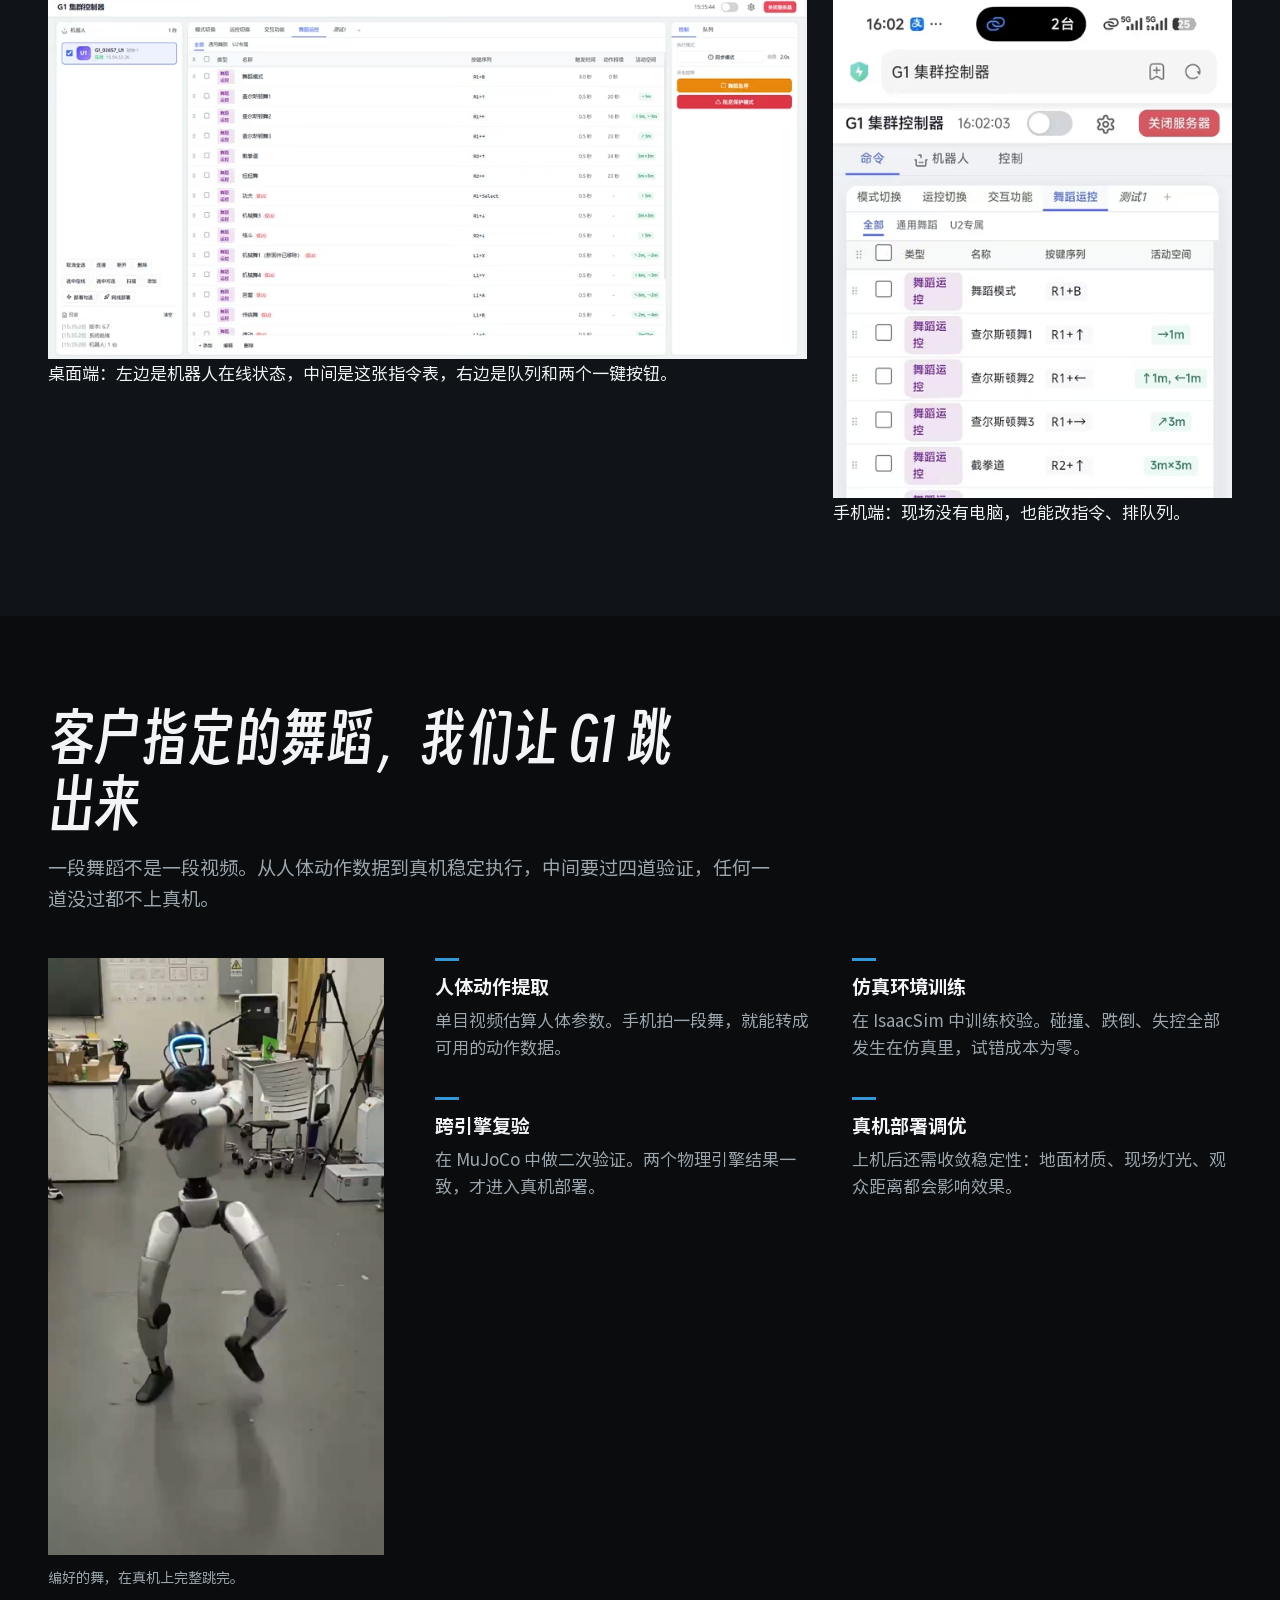
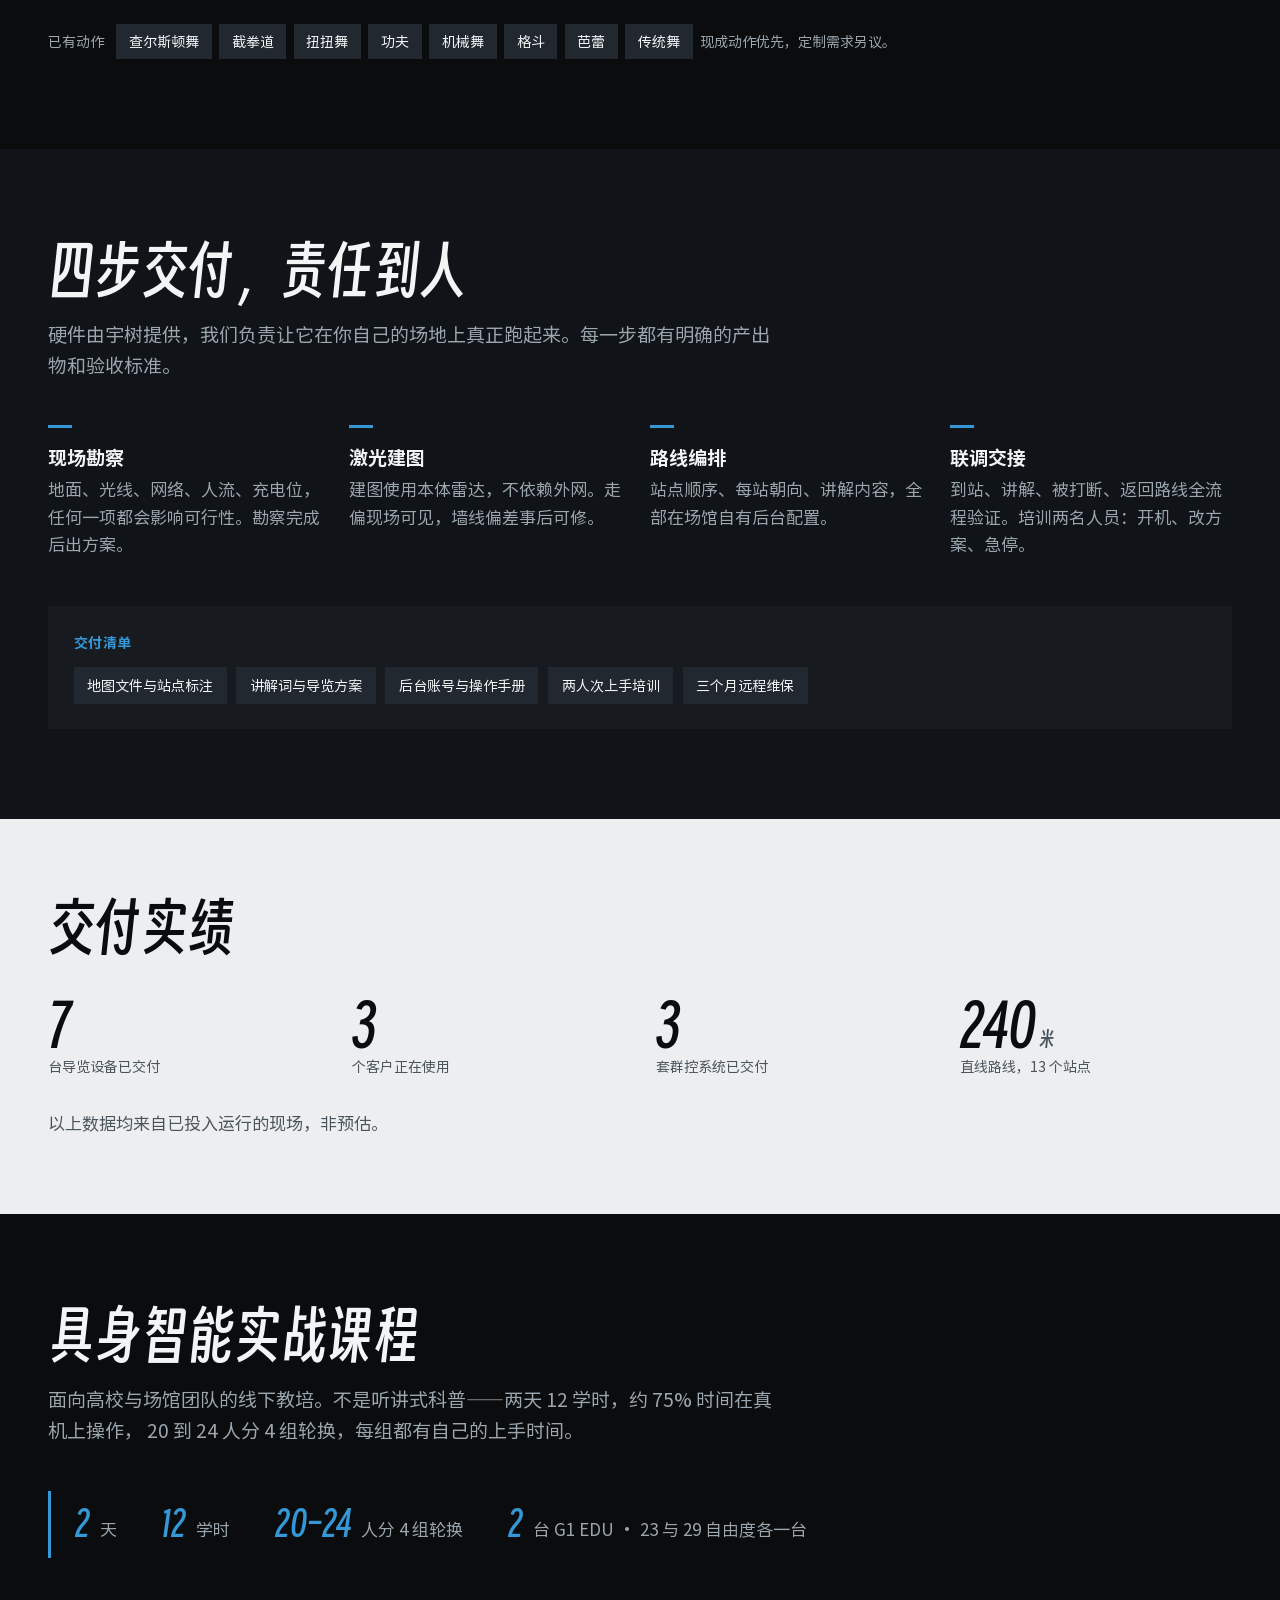
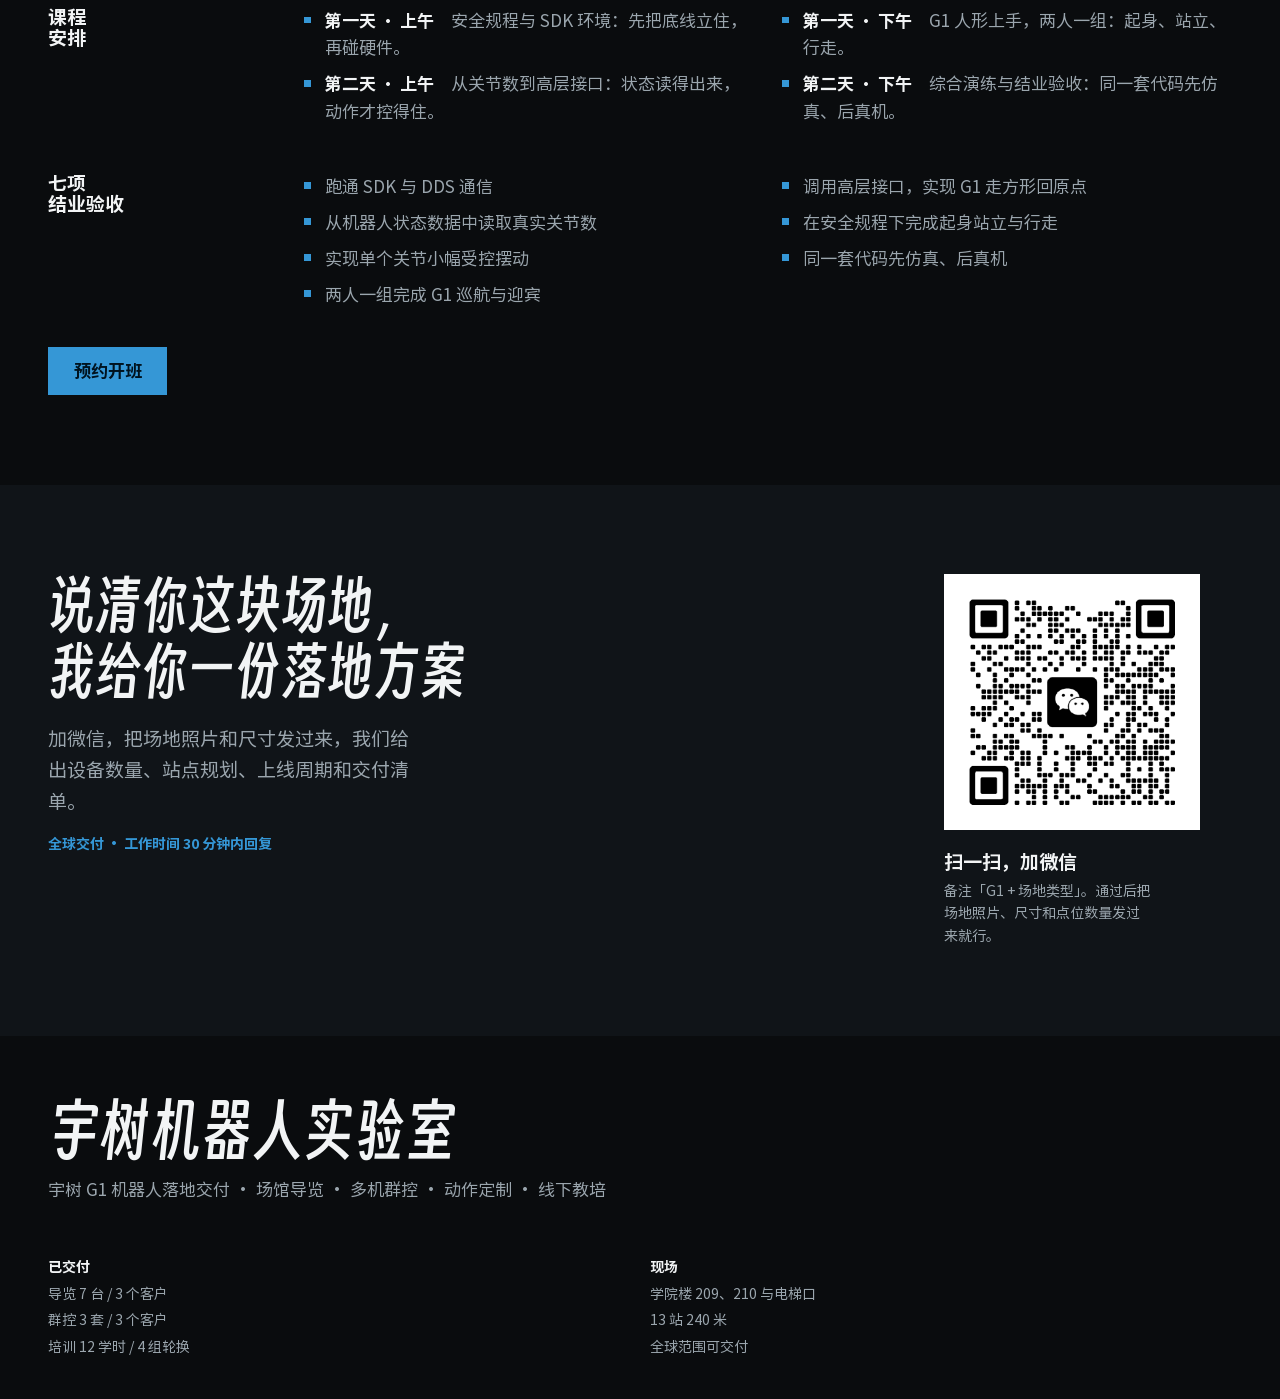
==== commit a32c7bac: "第五轮：首屏与群控视频改用母带前半段 / 里程改 240 米 13 站 / 群控卖点改写 视频（用户反馈：母带后半段画面不好看） - 首屏 group-sync.mp4：群控.mp4 29.5s 起 " ====
--- a/index.html
+++ b/index.html
@@ -73,7 +73,7 @@
       <p class="hero-figs">
         <span class="hf"><b>7</b> 台导览设备</span>
         <span class="hf"><b>3</b> 个客户</span>
-        <span class="hf"><b>24</b> 米直线路线</span>
+        <span class="hf"><b>240</b> 米直线路线</span>
       </p>
     </div>
   </section>
@@ -131,7 +131,7 @@
           </figure>
         </div>
         <p class="factline">
-          <b>现场数据</b>　学院楼线：209 实验室、210 实验室、电梯口。3 个站点，直线 24 米。
+          <b>现场数据</b>　学院楼线：209 实验室、210 实验室、电梯口等 13 个站点，直线 240 米。
         </p>
         </div>
 
@@ -157,7 +157,7 @@
         <h2 class="h" id="group-title">一套指令，多台 G1 同步执行</h2>
         <p class="lead">
           群控不是同时按下播放。每条指令由真实手柄按键序列构成，包含触发延迟、持续时长和动线范围，
-          通过队列控制顺序，同步间隔保证多台动作对齐。
+          通过队列控制顺序；多机之间用硬件时间同步对齐，动作误差在毫秒级。
         </p>
       </div>
 
@@ -173,8 +173,12 @@
 
         <div class="facts3">
           <div class="fact">
-            <p class="fact-t">同步间隔默认 2.0 秒</p>
-            <p class="fact-d">间隔调准，多台动作才不会散队。间隔在后台可改。</p>
+            <p class="fact-t">毫秒级同步</p>
+            <p class="fact-d">多机之间走硬件时间同步，不用人工对表。队列跑起来动作误差在毫秒级，不会散队。</p>
+          </div>
+          <div class="fact">
+            <p class="fact-t">官方动作 + 第三方动作</p>
+            <p class="fact-d">宇树官方动作库直接可用；客户自己或我们编的第三方动作，同样能进队列下发。</p>
           </div>
           <div class="fact">
             <p class="fact-t">一键急停</p>
@@ -349,8 +353,8 @@
           <dt class="fig-l">套群控系统已交付</dt>
         </div>
         <div class="fig">
-          <dd class="fig-n">24<span class="fig-u">米</span></dd>
-          <dt class="fig-l">直线路线，3 个站点</dt>
+          <dd class="fig-n">240<span class="fig-u">米</span></dd>
+          <dt class="fig-l">直线路线，13 个站点</dt>
         </div>
       </dl>
       <p class="fig-note">以上数据均来自已投入运行的现场，非预估。</p>
@@ -448,7 +452,7 @@
       <div>
         <p class="foot-k">现场</p>
         <p>学院楼 209、210 与电梯口</p>
-        <p>3 站 24 米</p>
+        <p>13 站 240 米</p>
         <p>全球范围可交付</p>
       </div>
     </div>
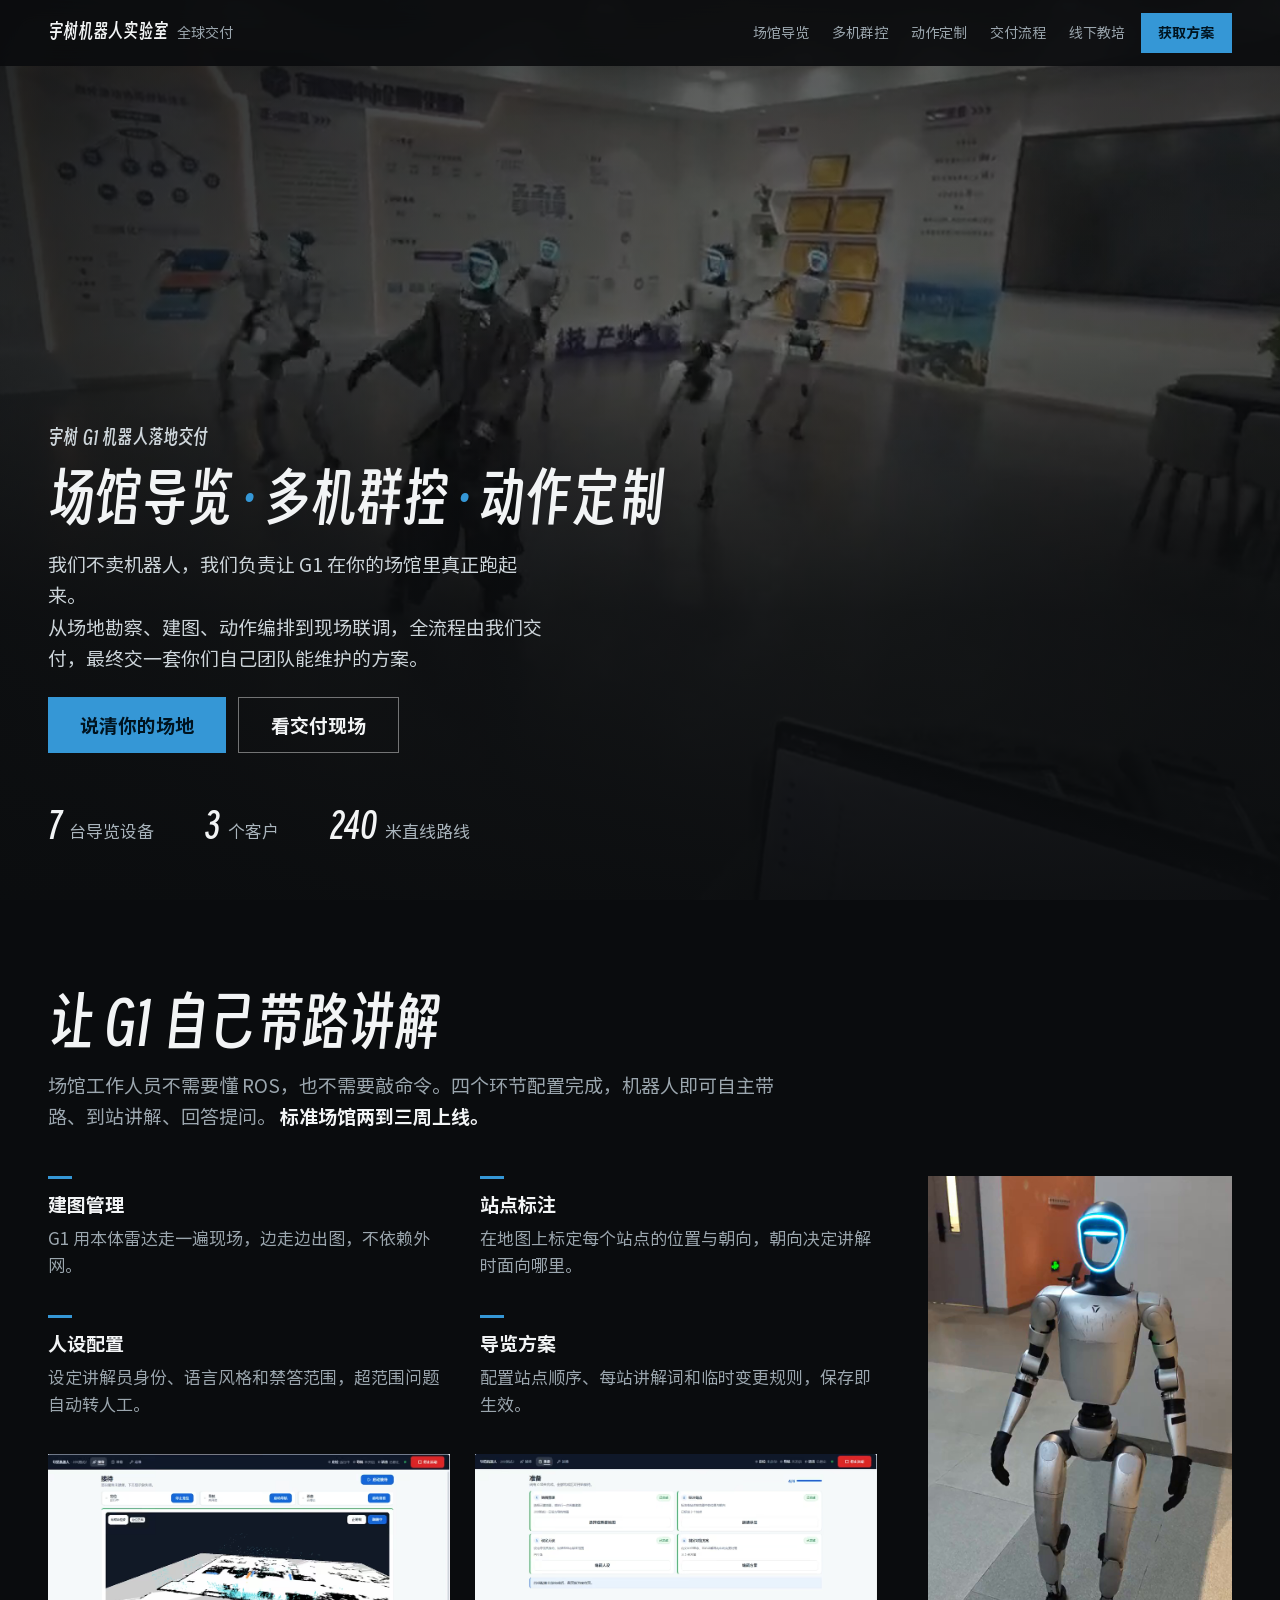
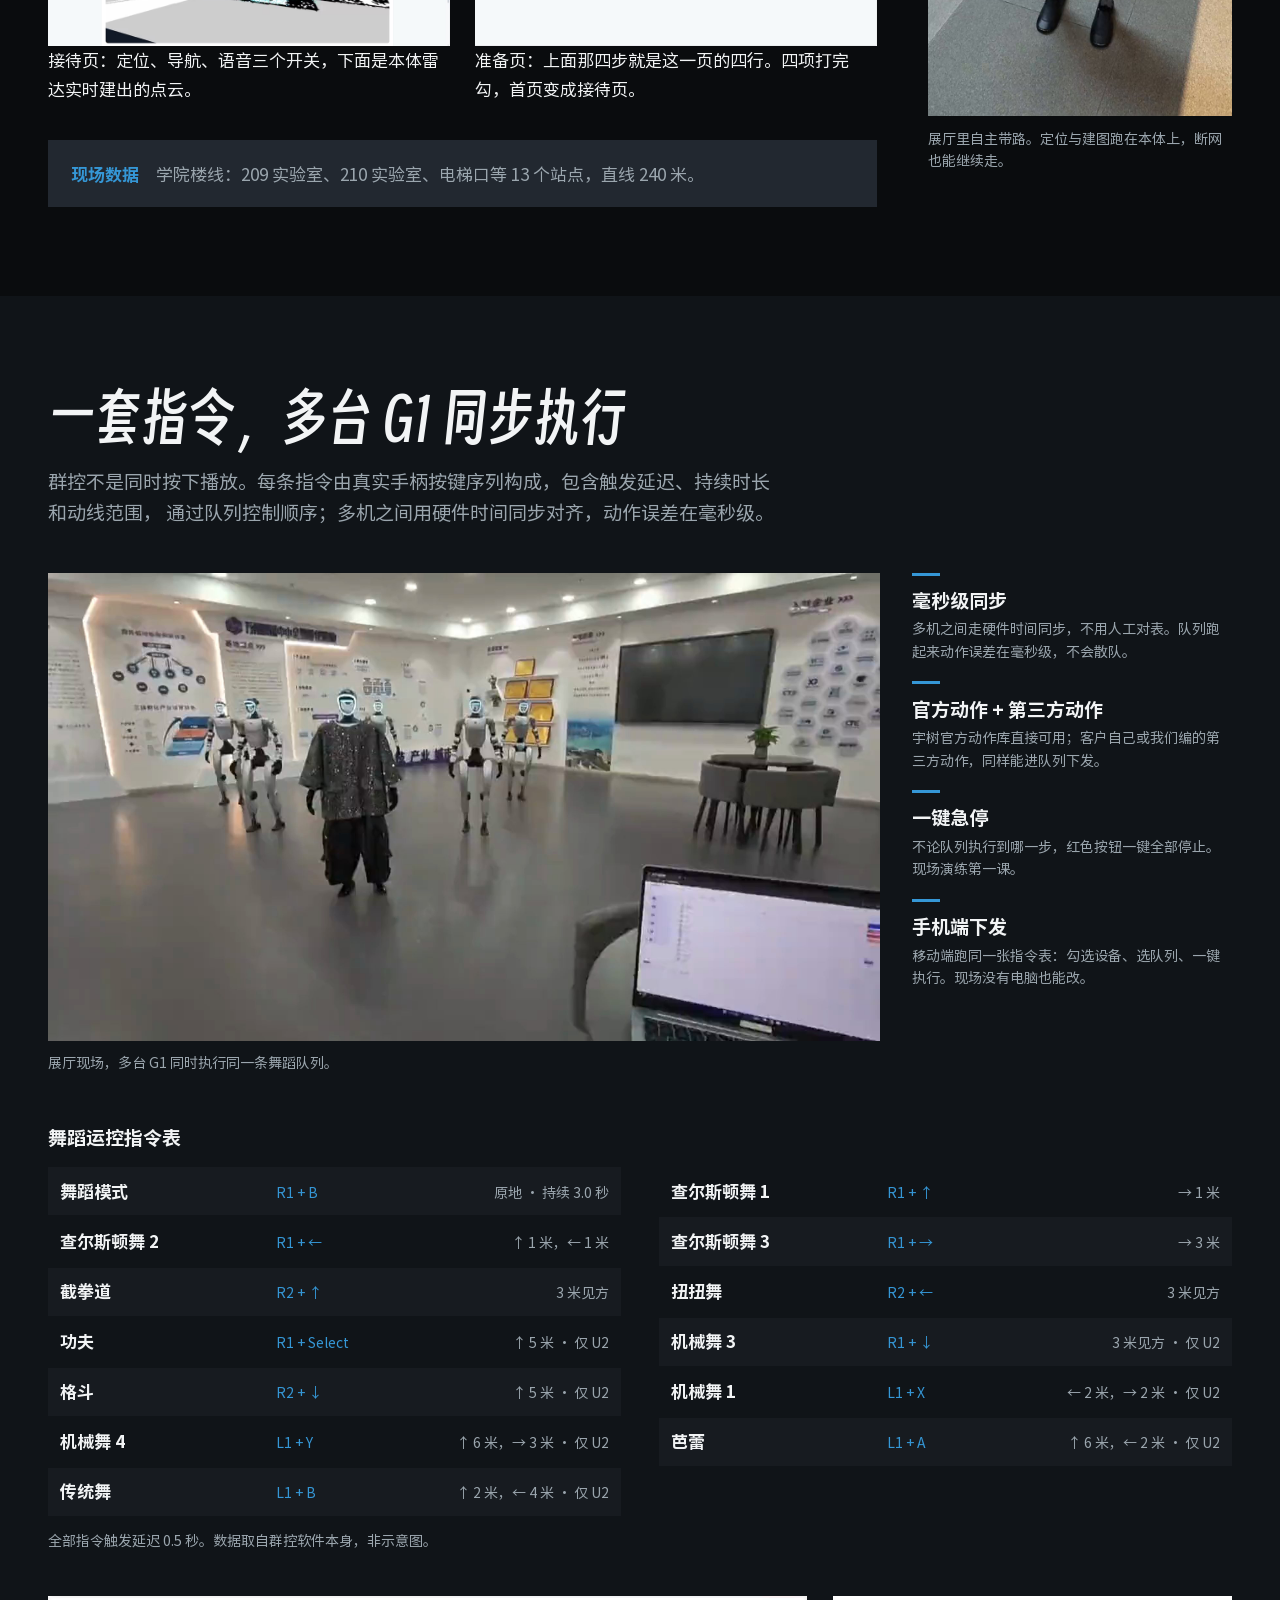
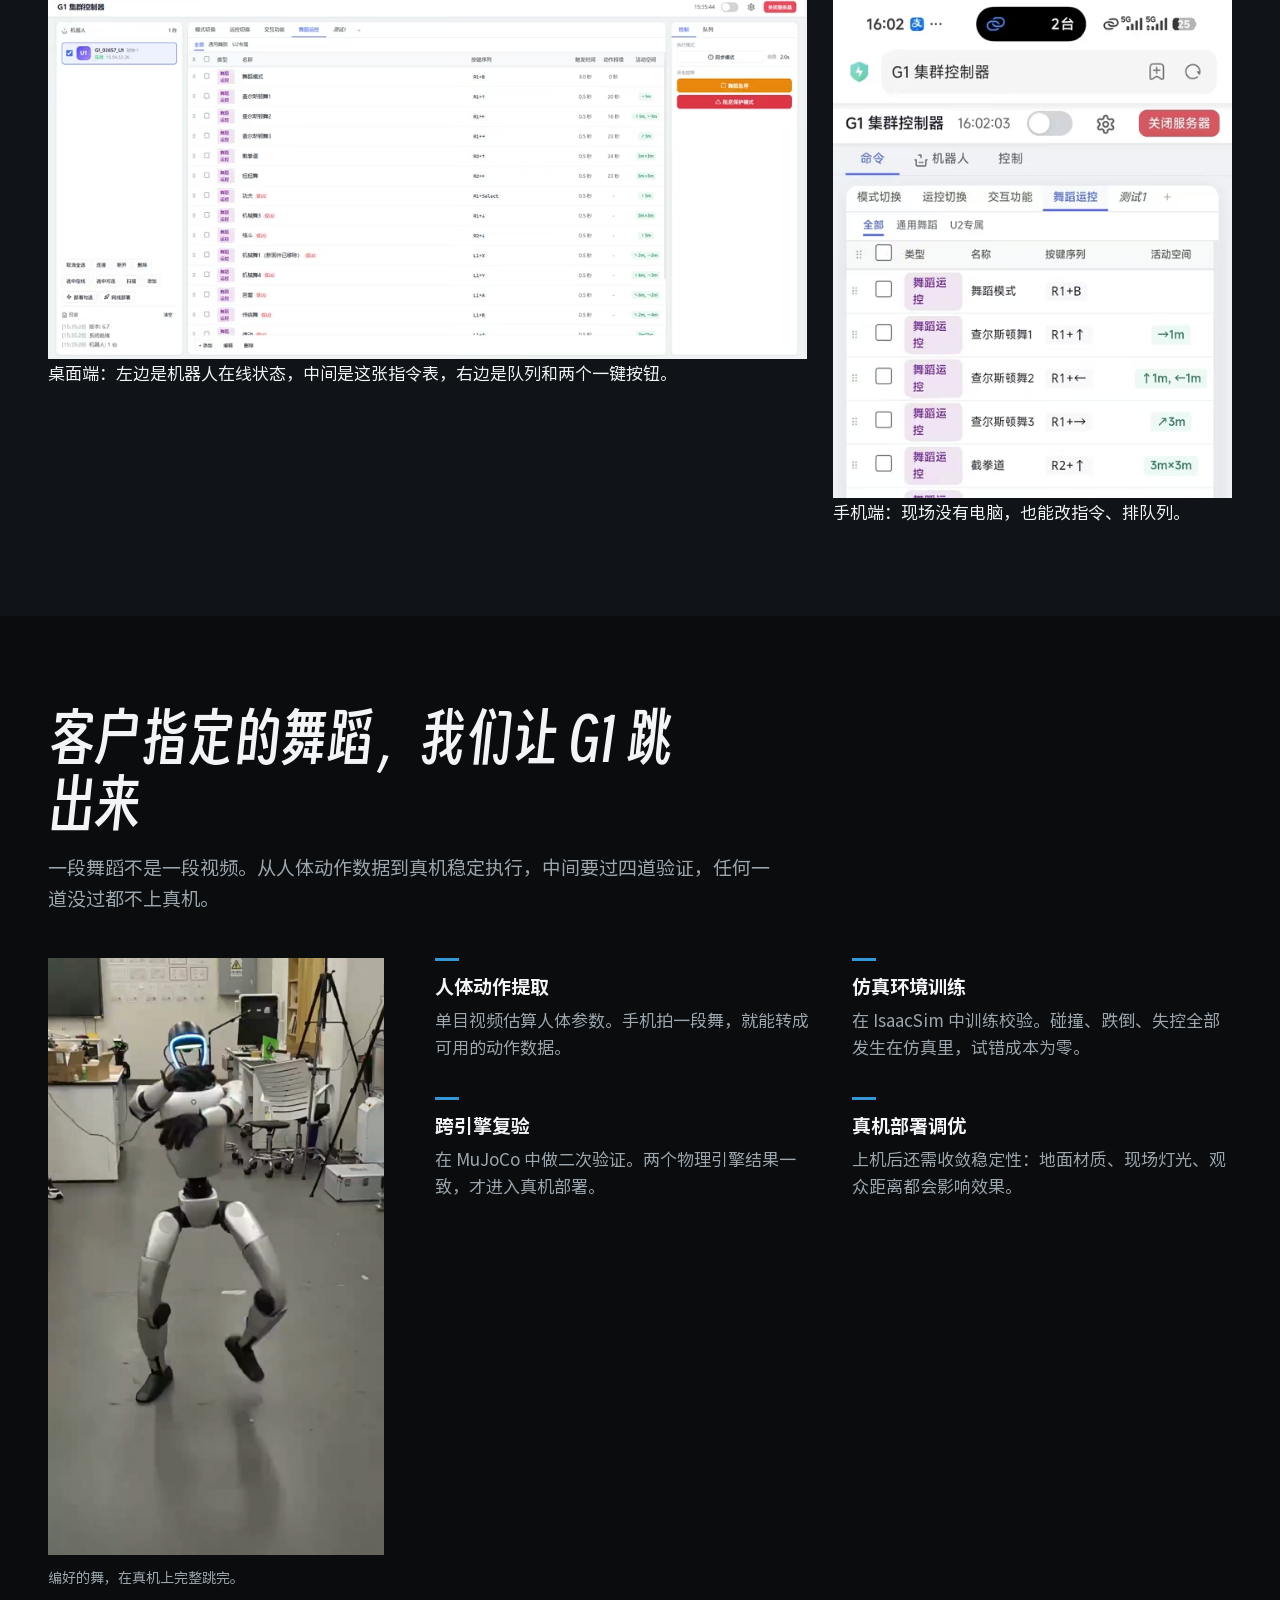
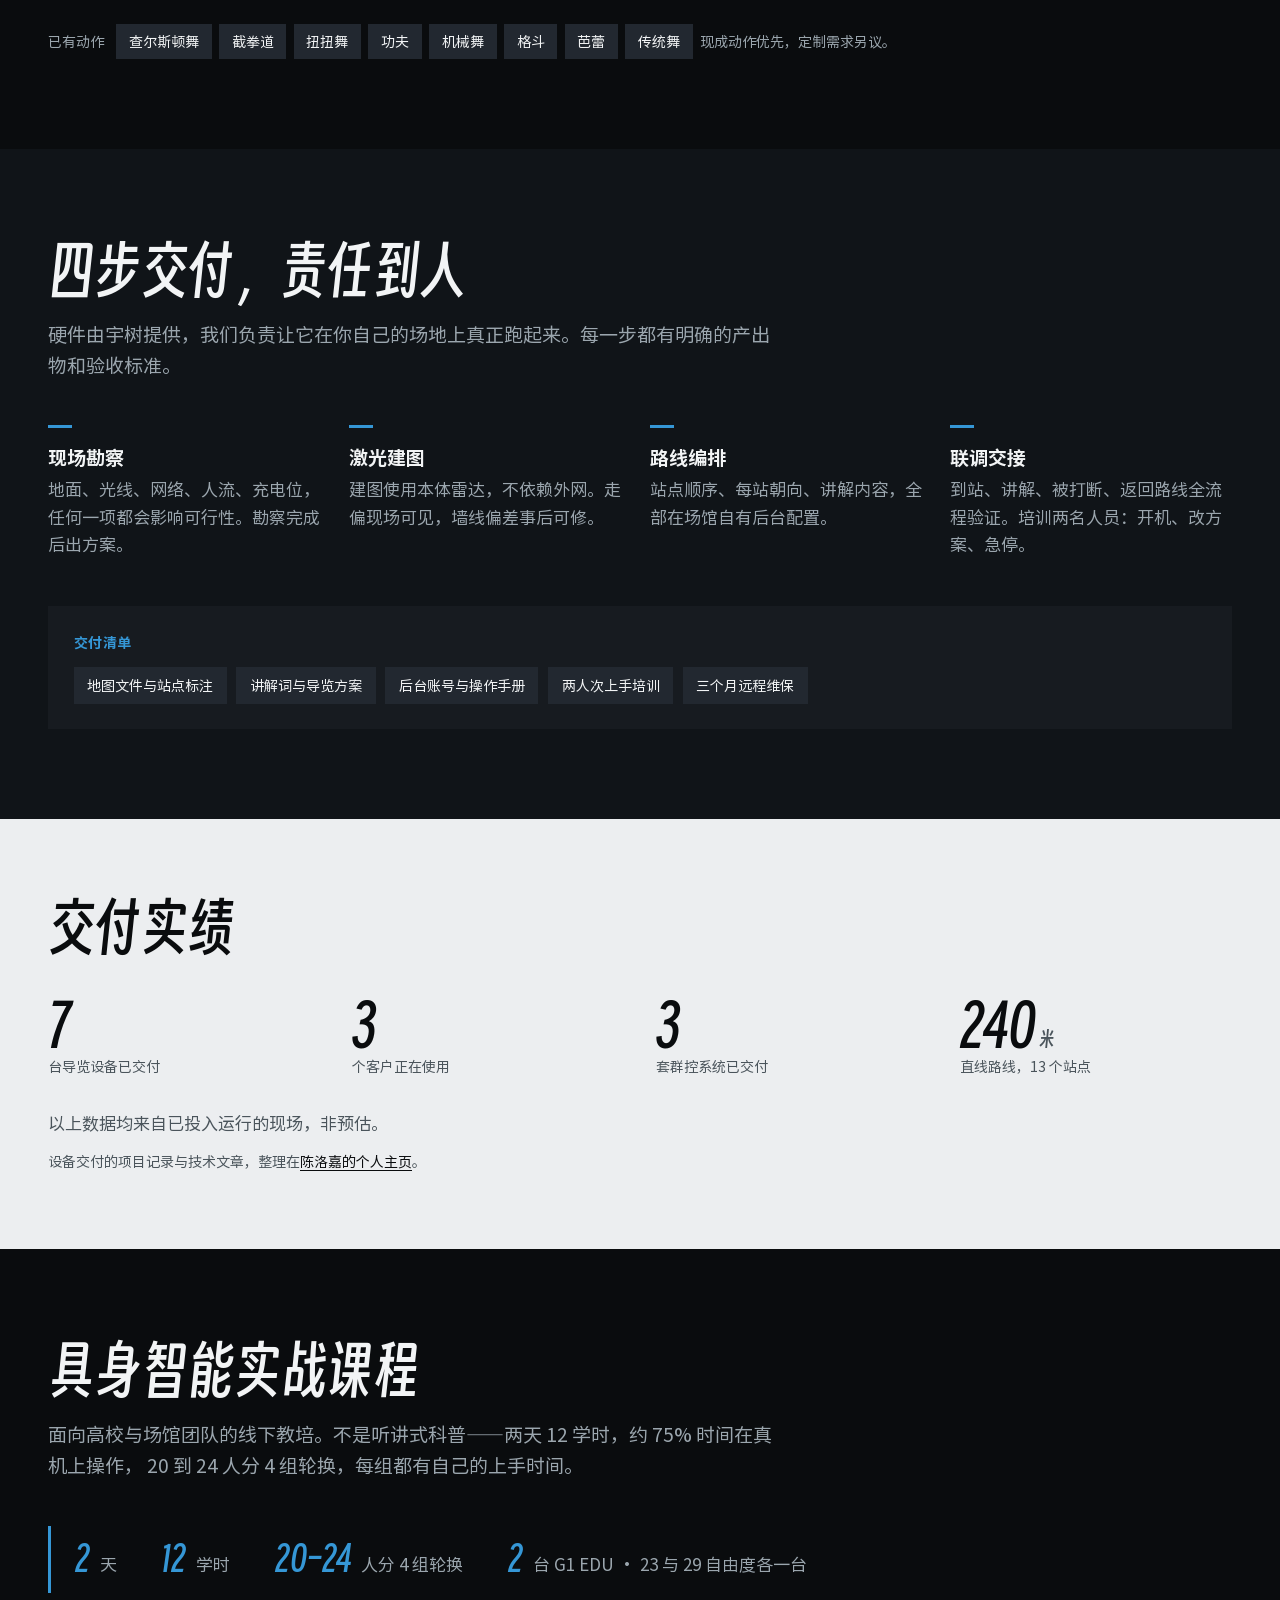
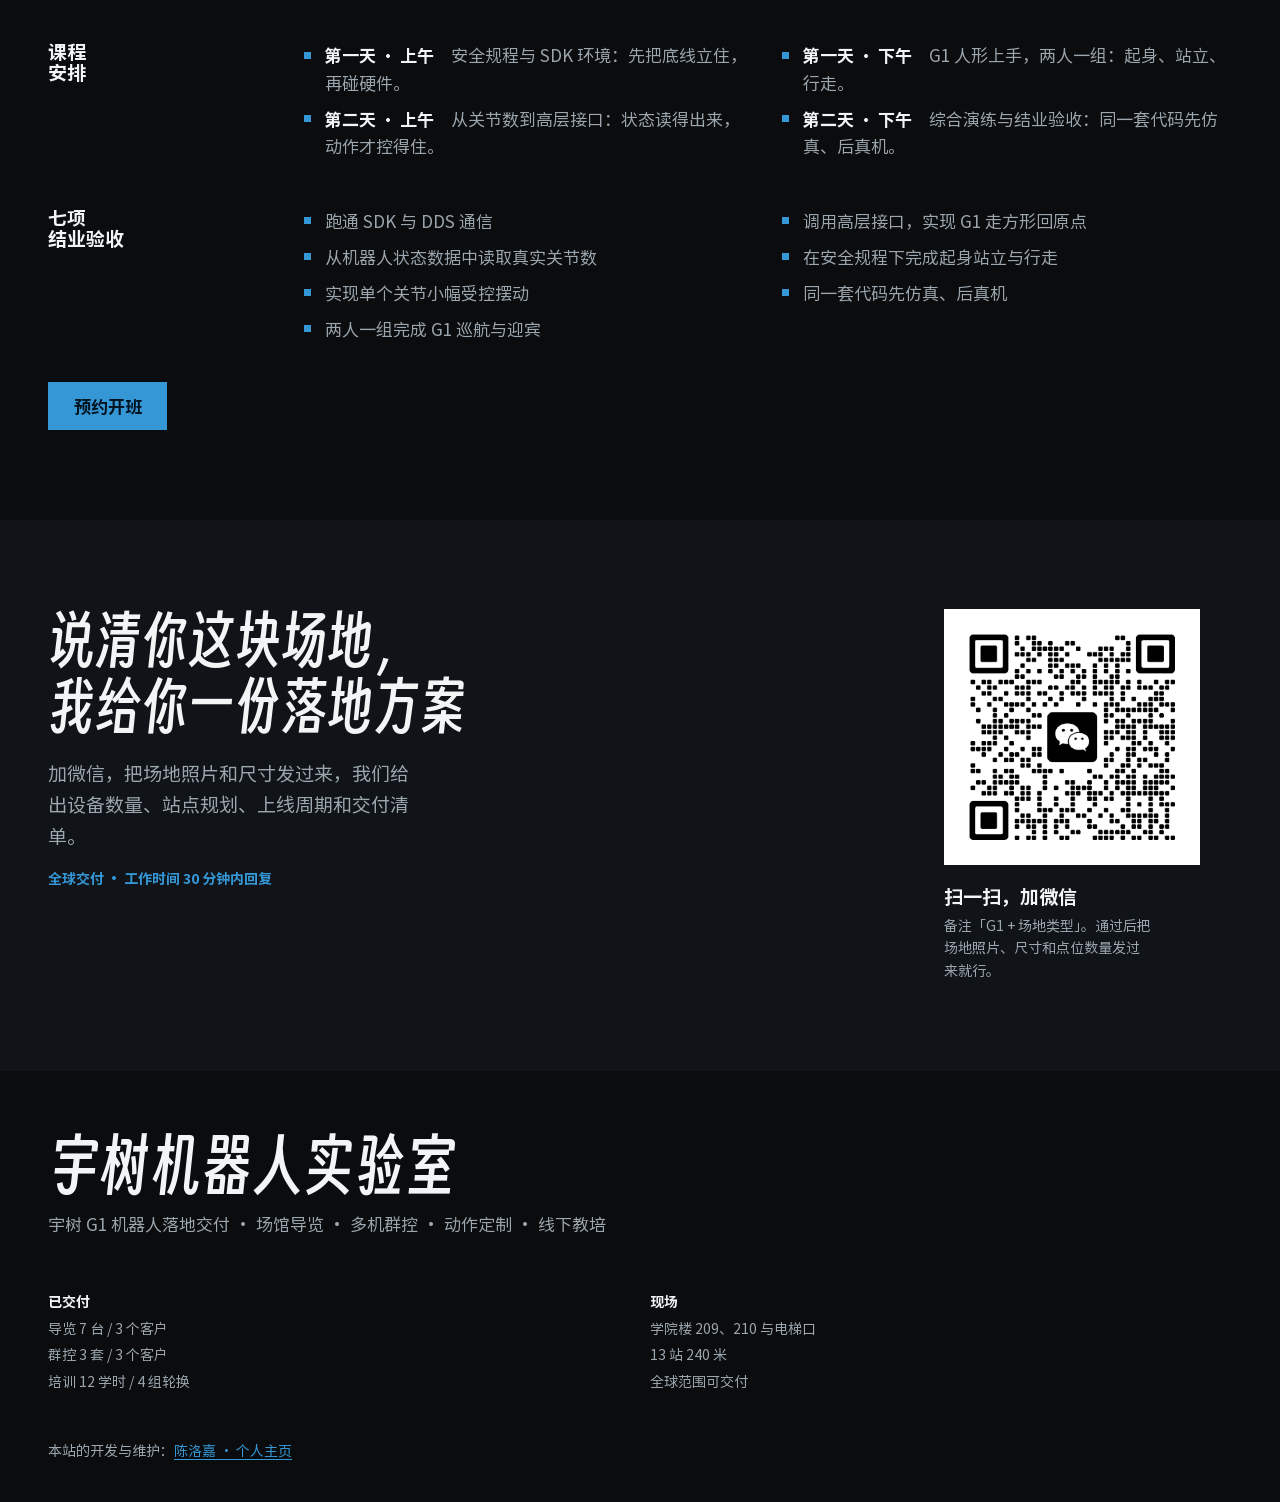
==== commit 8ea2a5df: "首页互链：页脚与交付实绩各加一处回链到个人主页，重建字体子集" ====
--- a/index.html
+++ b/index.html
@@ -358,6 +358,7 @@
         </div>
       </dl>
       <p class="fig-note">以上数据均来自已投入运行的现场，非预估。</p>
+      <p class="fig-src">设备交付的项目记录与技术文章，整理在<a class="lnk" href="https://chenlockyer.github.io/" target="_blank" rel="noopener">陈洛嘉的个人主页</a>。</p>
     </div>
   </section>
 
@@ -456,6 +457,7 @@
         <p>全球范围可交付</p>
       </div>
     </div>
+    <p class="foot-maker">本站的开发与维护：<a class="lnk lnk-led" href="https://chenlockyer.github.io/" target="_blank" rel="noopener">陈洛嘉 · 个人主页</a></p>
   </div>
 </footer>
 
--- a/assets/css/site.css
+++ b/assets/css/site.css
@@ -159,6 +159,18 @@
 .btn-ghost:hover { border-color: var(--ink); background: rgba(255, 255, 255, 0.09); }
 
 /* ================================================================
+   行内文字链接：靠颜色 + 下划线辨认，不用边框和背景
+   ================================================================ */
+.lnk {
+  color: inherit;
+  text-decoration: underline;
+  text-underline-offset: 3px;
+  transition: color var(--d-hover) linear;
+}
+.lnk-led { color: var(--led); }
+.lnk-led:hover { color: var(--led-hot); }
+
+/* ================================================================
    顶栏
    ================================================================ */
 .bar {
@@ -502,6 +514,16 @@
 .fig-u { font-size: var(--t-md); margin-left: 0.12em; color: var(--paper-soft); }
 .fig-l { font-size: var(--t-sm); line-height: 1.45; color: var(--paper-soft); }
 .fig-note { margin-top: clamp(1.25rem, 2.5vw, 2rem); font-size: var(--t-base); color: var(--paper-soft); }
+/* 交付实绩下方：一处回个人主页的文字链接，纸色底上用深色底纹，不抢数字 */
+.fig-src {
+  margin-top: 0.75rem;
+  max-width: 52ch;
+  font-size: var(--t-sm);
+  line-height: 1.65;
+  color: var(--paper-soft);
+}
+.fig-src .lnk { color: var(--paper-ink); }
+.fig-src .lnk:hover { color: #0a5f8a; }
 
 /* ================================================================
    培训
@@ -631,6 +653,13 @@
   color: var(--soft);
 }
 .foot-k { color: var(--ink); font-weight: 700; }
+/* 页脚收口：开发与维护方，一行，跟在两栏信息之后 */
+.foot-maker {
+  margin-top: clamp(1.75rem, 3.5vw, 2.75rem);
+  font-size: var(--t-sm);
+  line-height: 1.7;
+  color: var(--soft);
+}
 
 /* ================================================================
    动效：只在允许动的时候动；关掉动画时内容完整
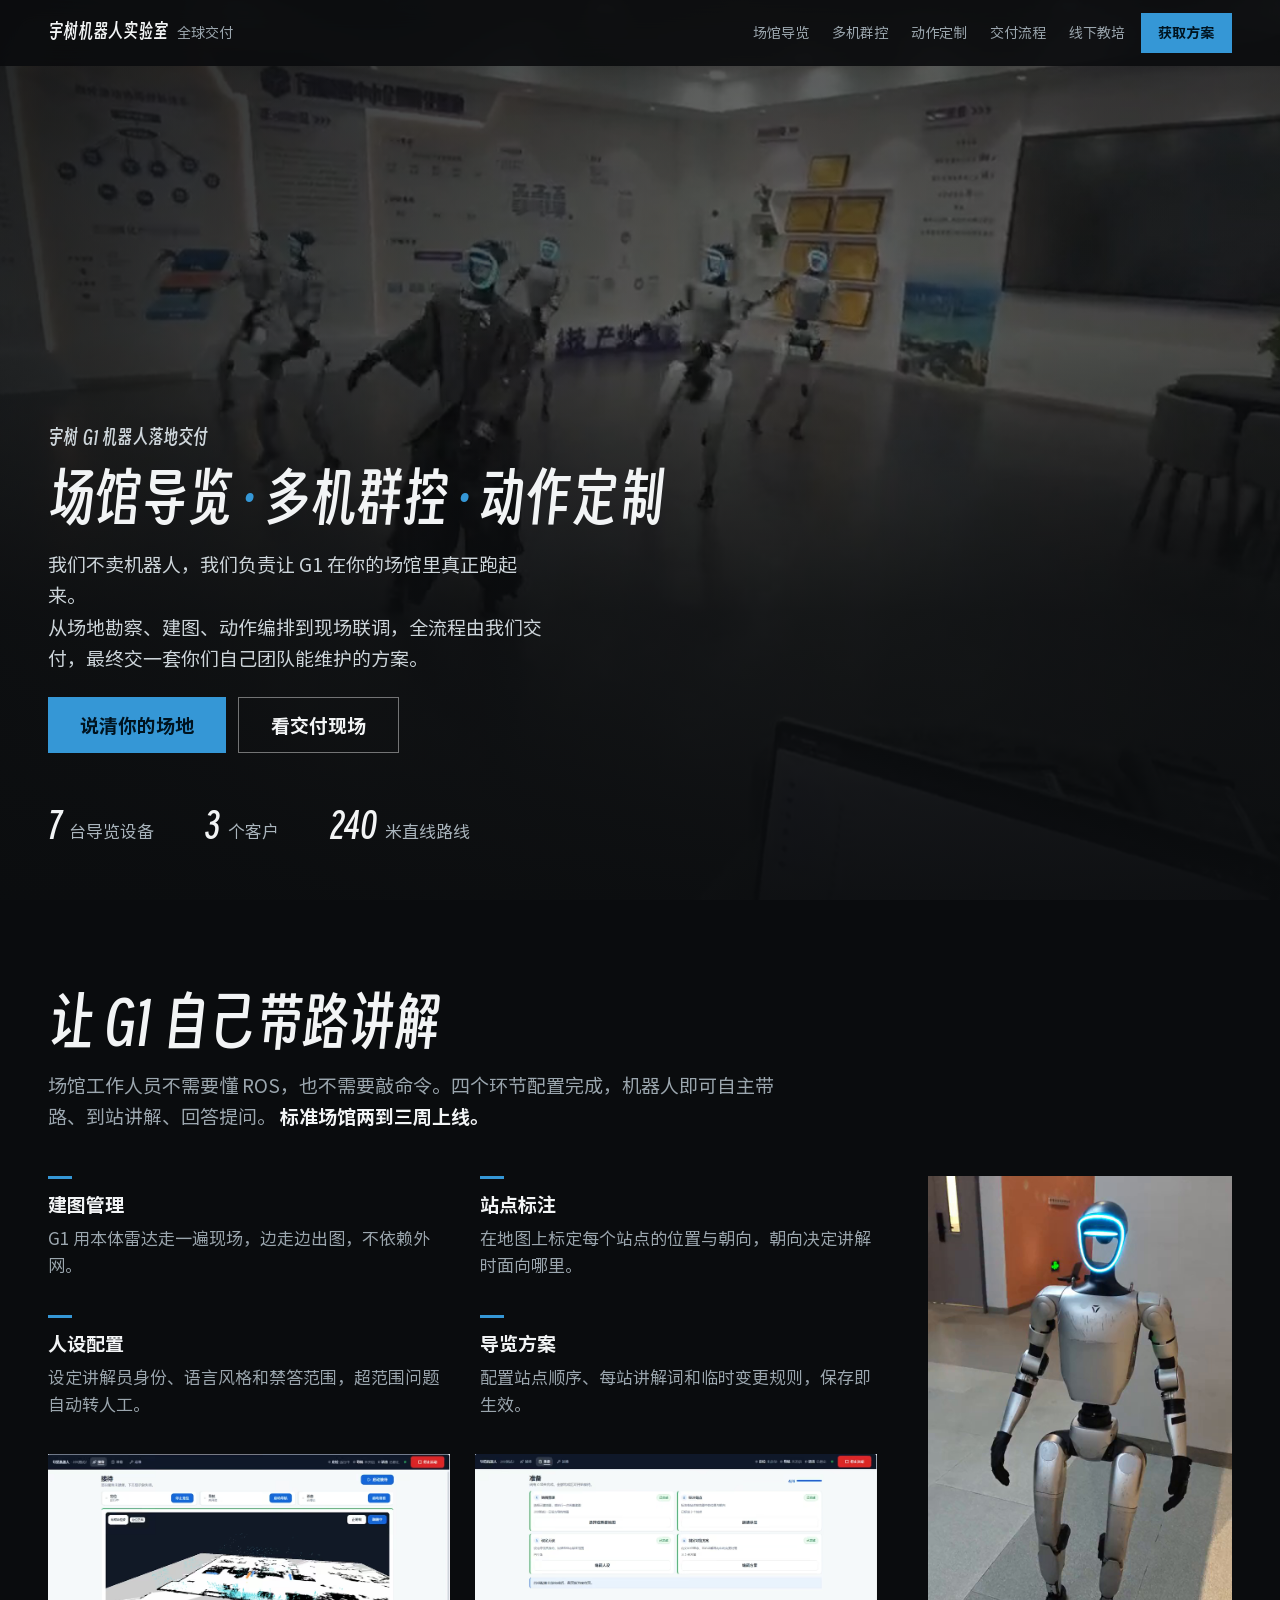
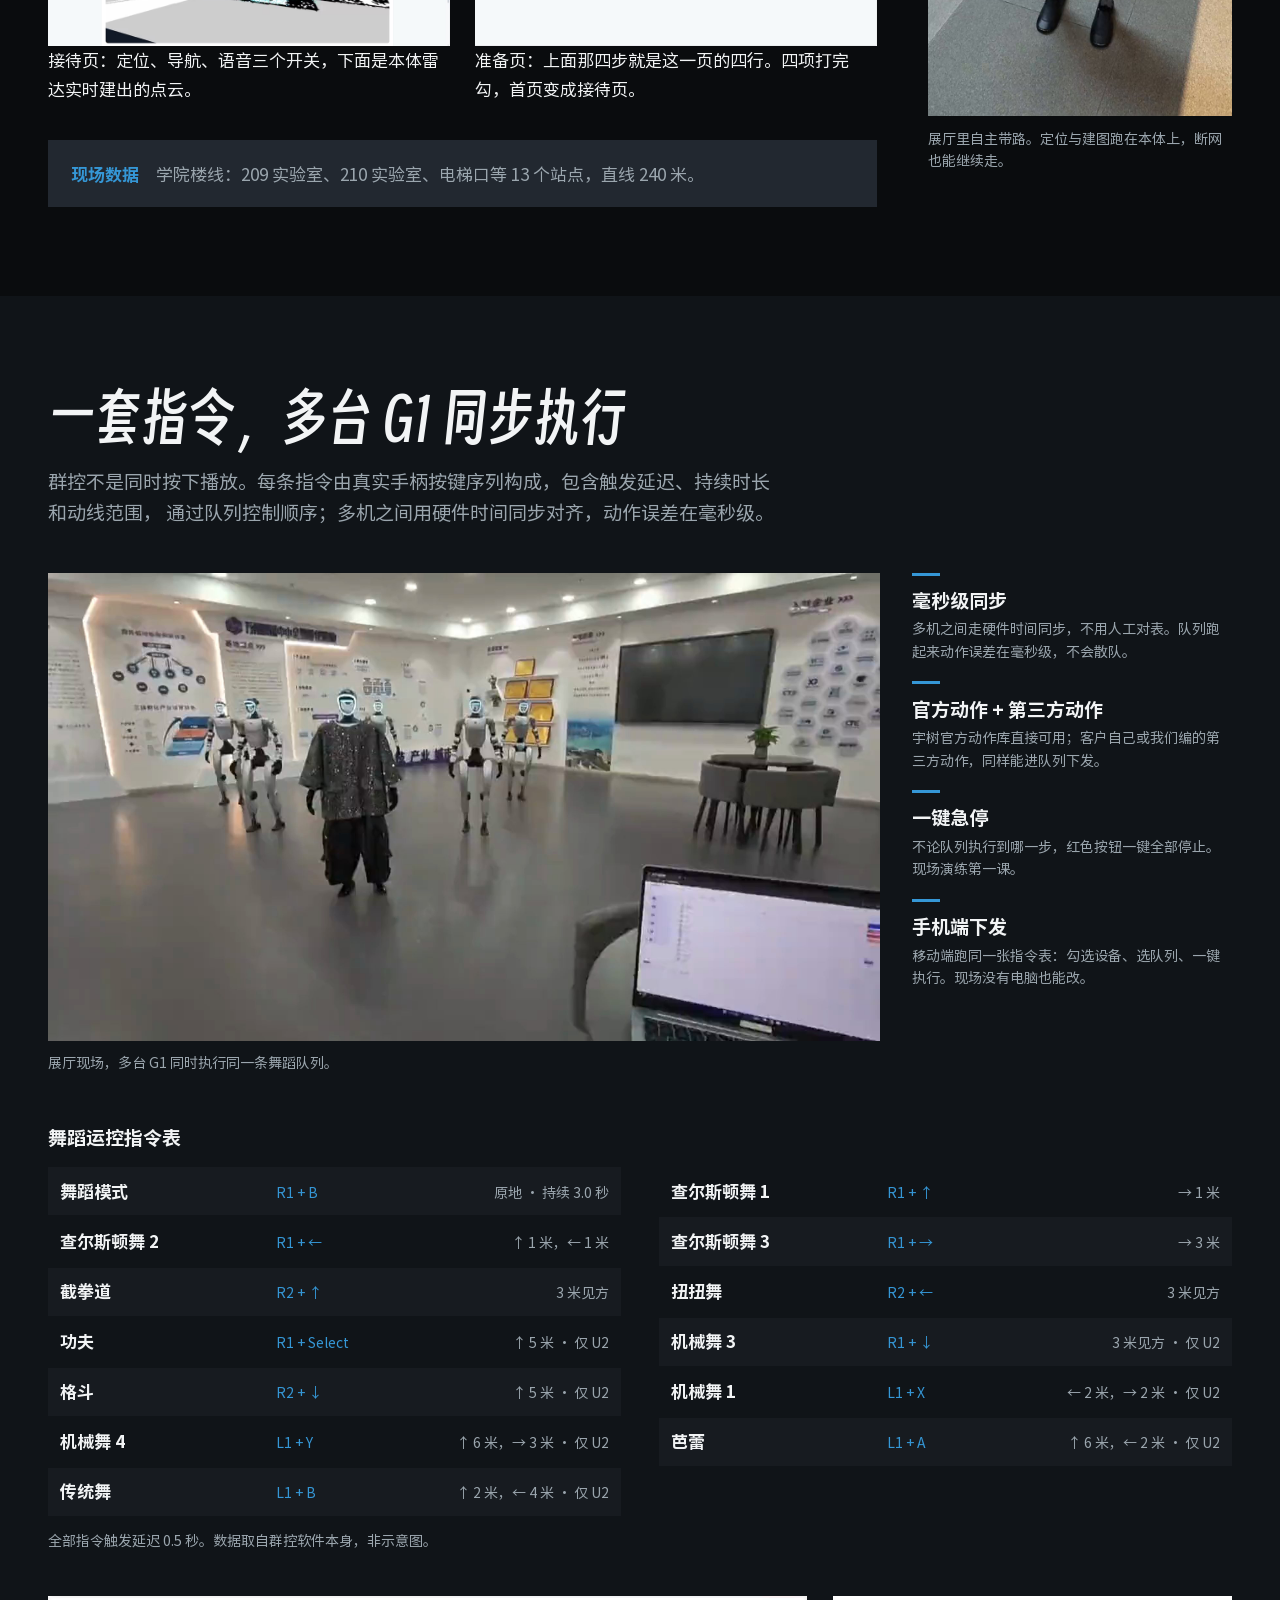
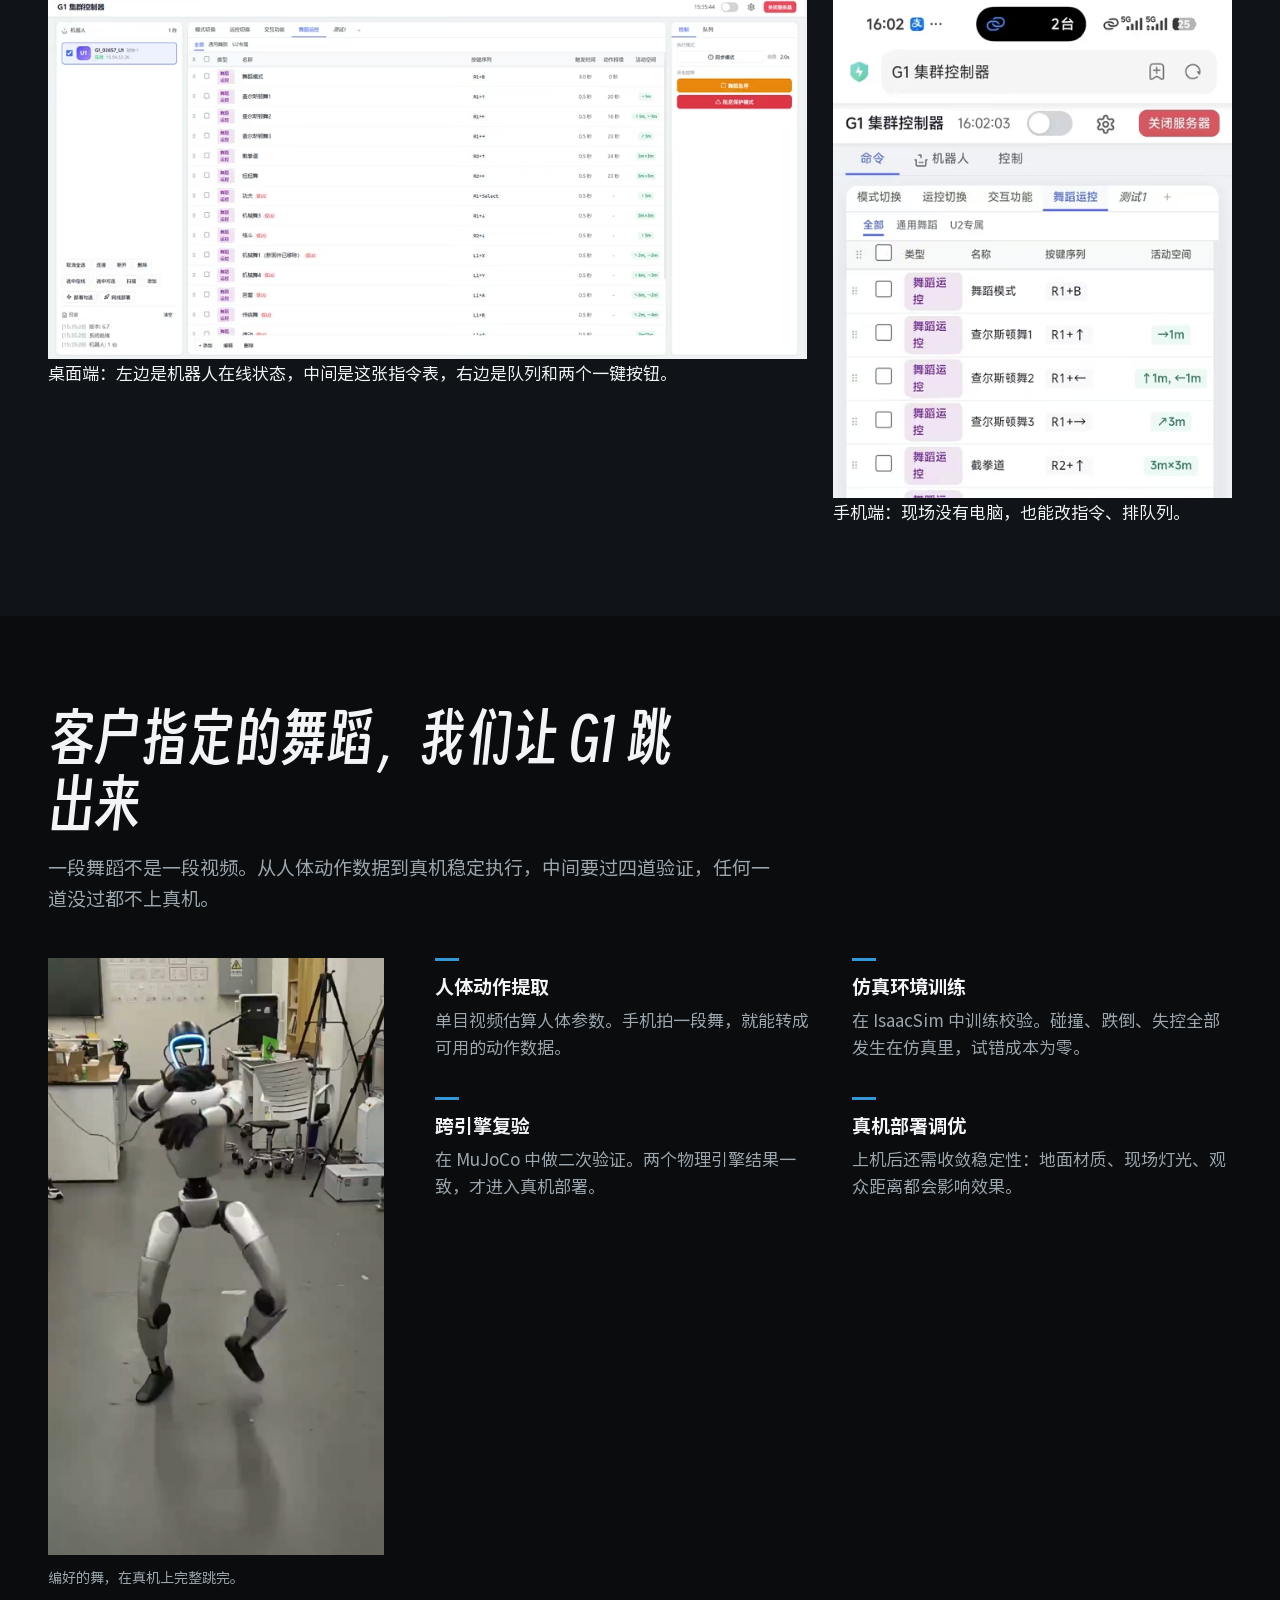
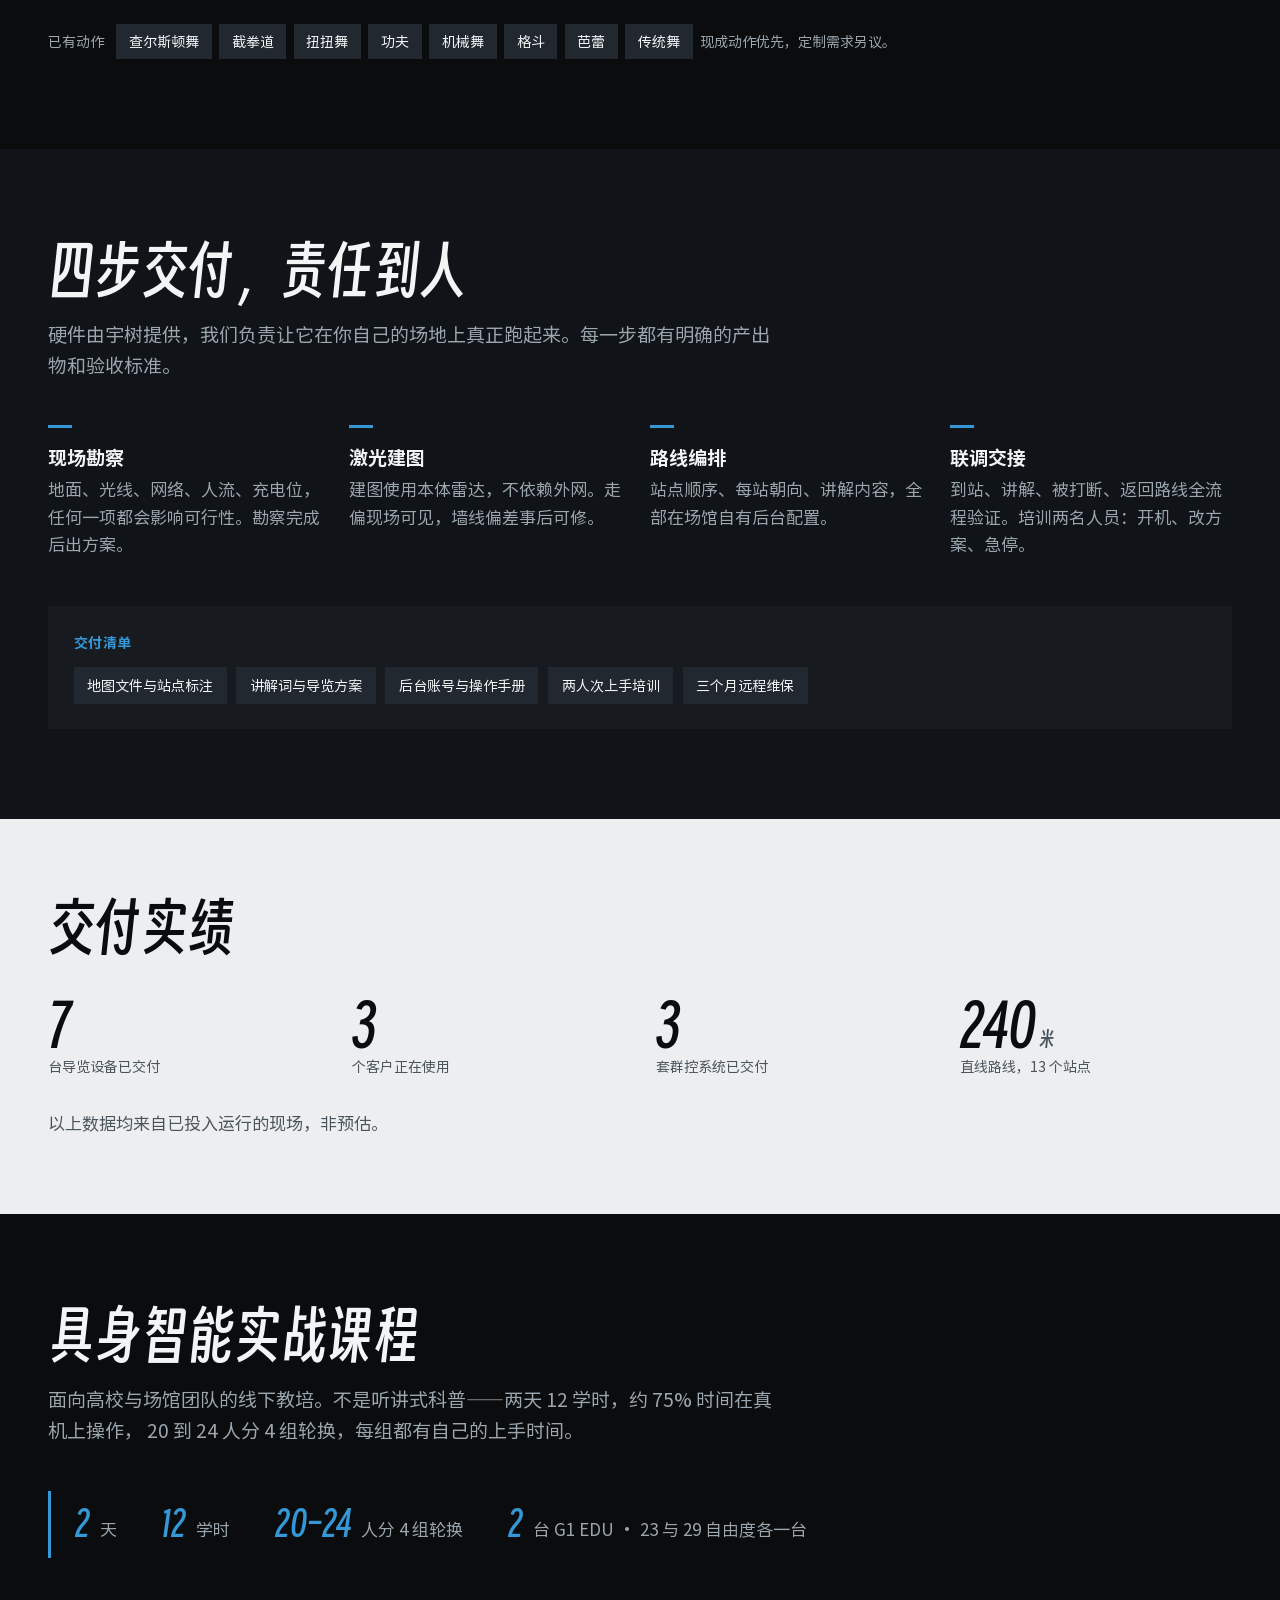
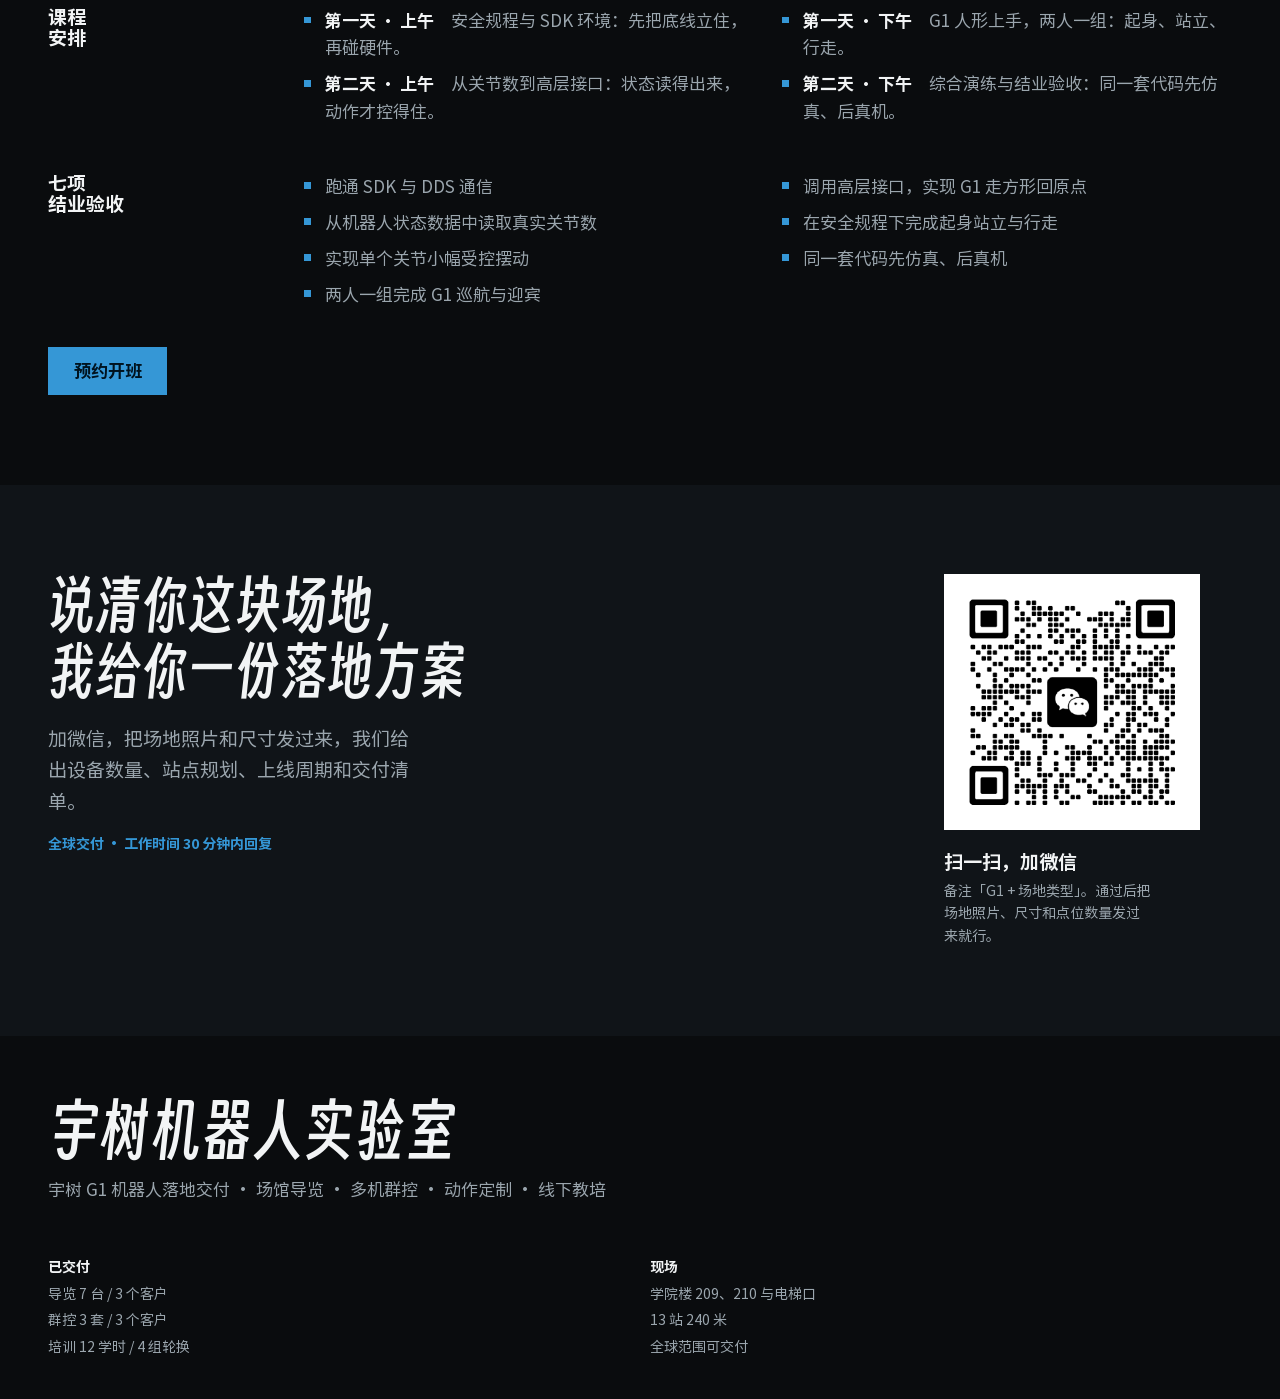
==== commit dd8e3d8a: "回退：撤掉 studio 站回链个人主页的两处入口，字体子集随之还原" ====
--- a/index.html
+++ b/index.html
@@ -358,7 +358,6 @@
         </div>
       </dl>
       <p class="fig-note">以上数据均来自已投入运行的现场，非预估。</p>
-      <p class="fig-src">设备交付的项目记录与技术文章，整理在<a class="lnk" href="https://chenlockyer.github.io/" target="_blank" rel="noopener">陈洛嘉的个人主页</a>。</p>
     </div>
   </section>
 
@@ -457,7 +456,6 @@
         <p>全球范围可交付</p>
       </div>
     </div>
-    <p class="foot-maker">本站的开发与维护：<a class="lnk lnk-led" href="https://chenlockyer.github.io/" target="_blank" rel="noopener">陈洛嘉 · 个人主页</a></p>
   </div>
 </footer>
 
--- a/assets/css/site.css
+++ b/assets/css/site.css
@@ -159,18 +159,6 @@
 .btn-ghost:hover { border-color: var(--ink); background: rgba(255, 255, 255, 0.09); }
 
 /* ================================================================
-   行内文字链接：靠颜色 + 下划线辨认，不用边框和背景
-   ================================================================ */
-.lnk {
-  color: inherit;
-  text-decoration: underline;
-  text-underline-offset: 3px;
-  transition: color var(--d-hover) linear;
-}
-.lnk-led { color: var(--led); }
-.lnk-led:hover { color: var(--led-hot); }
-
-/* ================================================================
    顶栏
    ================================================================ */
 .bar {
@@ -514,16 +502,6 @@
 .fig-u { font-size: var(--t-md); margin-left: 0.12em; color: var(--paper-soft); }
 .fig-l { font-size: var(--t-sm); line-height: 1.45; color: var(--paper-soft); }
 .fig-note { margin-top: clamp(1.25rem, 2.5vw, 2rem); font-size: var(--t-base); color: var(--paper-soft); }
-/* 交付实绩下方：一处回个人主页的文字链接，纸色底上用深色底纹，不抢数字 */
-.fig-src {
-  margin-top: 0.75rem;
-  max-width: 52ch;
-  font-size: var(--t-sm);
-  line-height: 1.65;
-  color: var(--paper-soft);
-}
-.fig-src .lnk { color: var(--paper-ink); }
-.fig-src .lnk:hover { color: #0a5f8a; }
 
 /* ================================================================
    培训
@@ -653,13 +631,6 @@
   color: var(--soft);
 }
 .foot-k { color: var(--ink); font-weight: 700; }
-/* 页脚收口：开发与维护方，一行，跟在两栏信息之后 */
-.foot-maker {
-  margin-top: clamp(1.75rem, 3.5vw, 2.75rem);
-  font-size: var(--t-sm);
-  line-height: 1.7;
-  color: var(--soft);
-}
 
 /* ================================================================
    动效：只在允许动的时候动；关掉动画时内容完整
